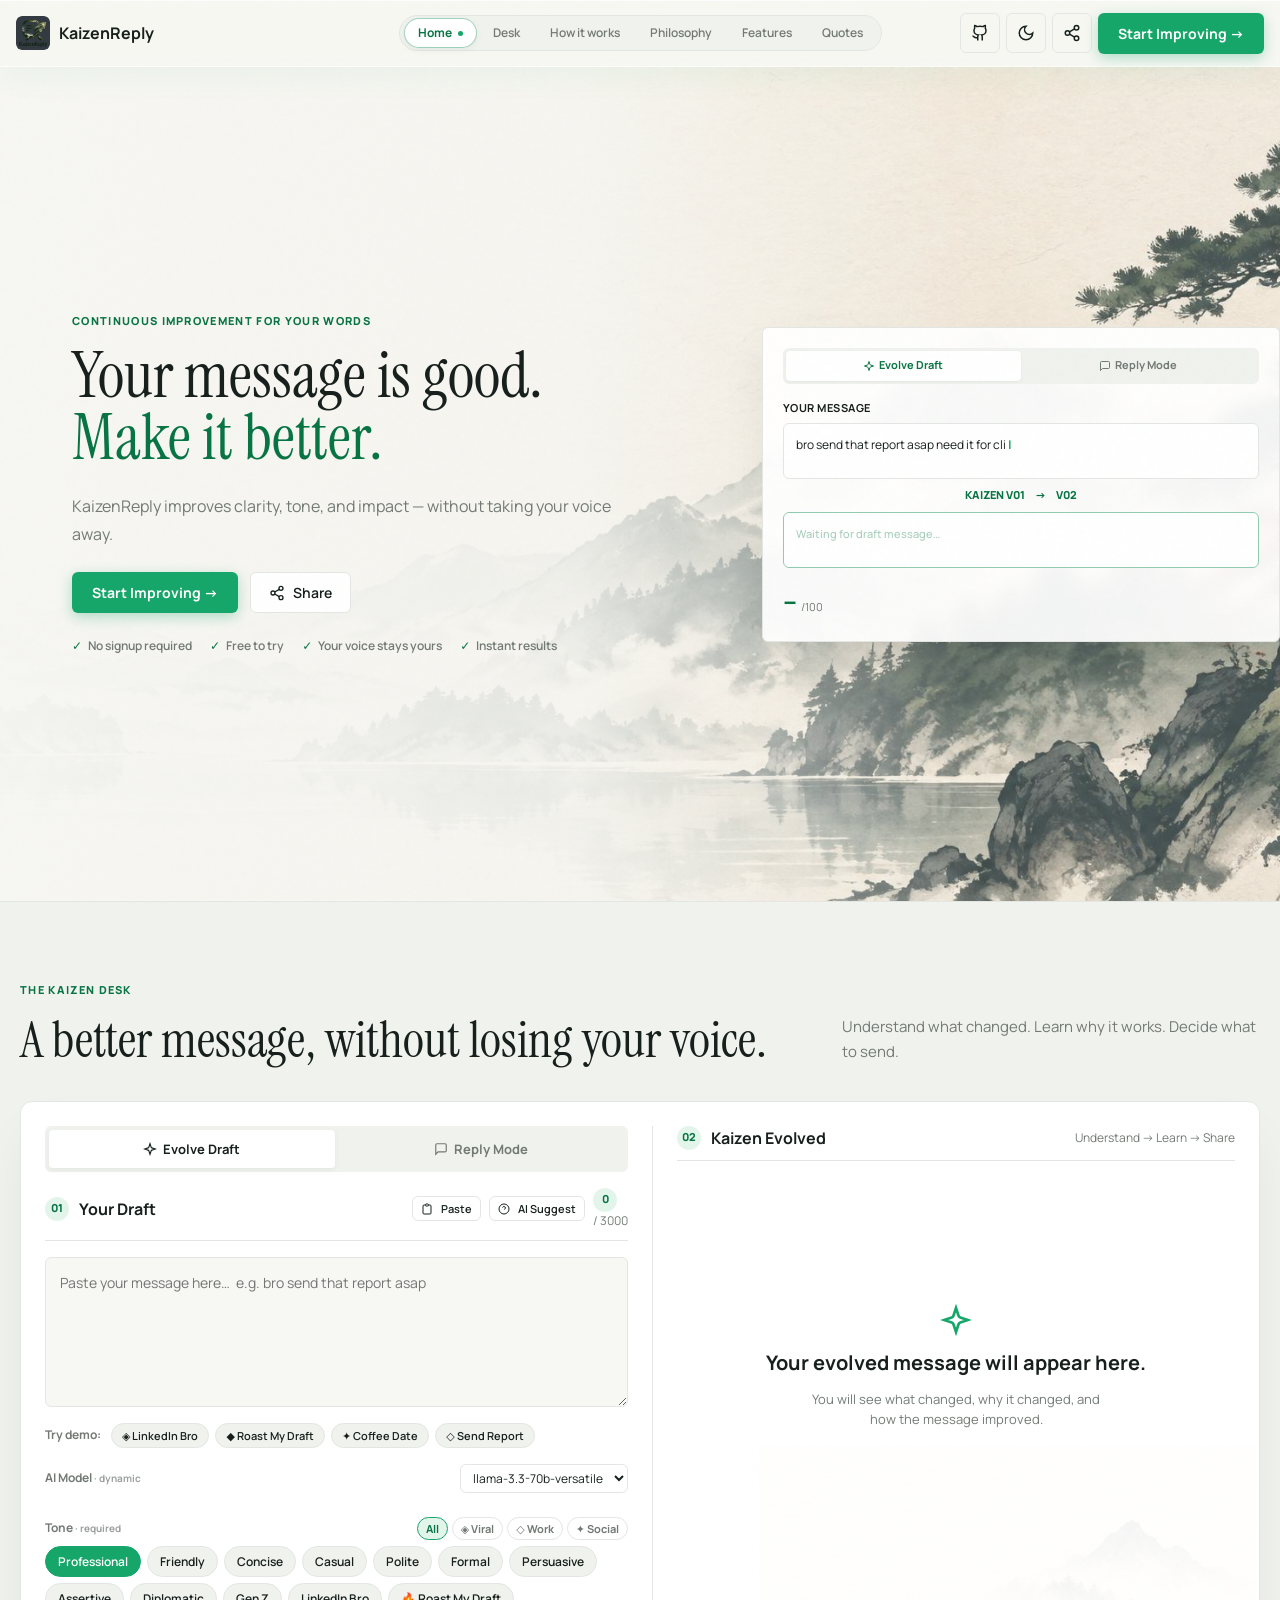
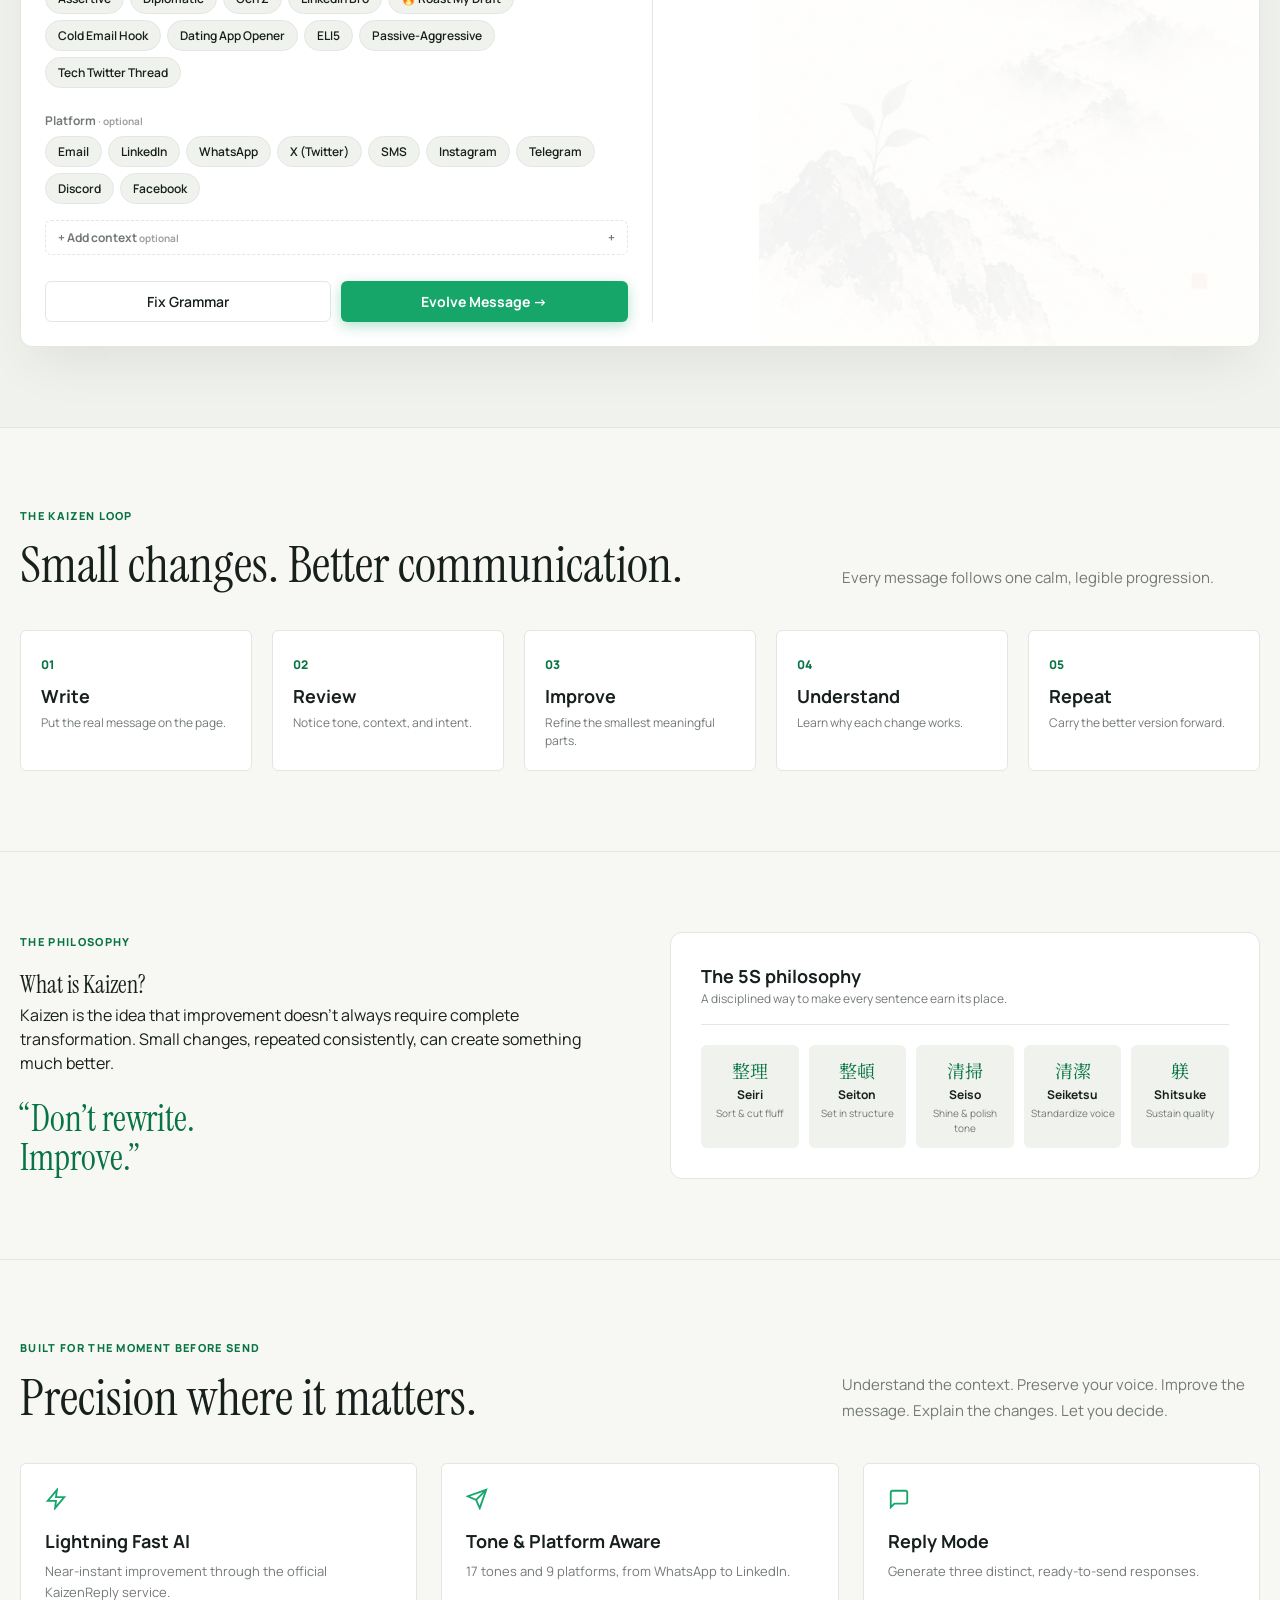
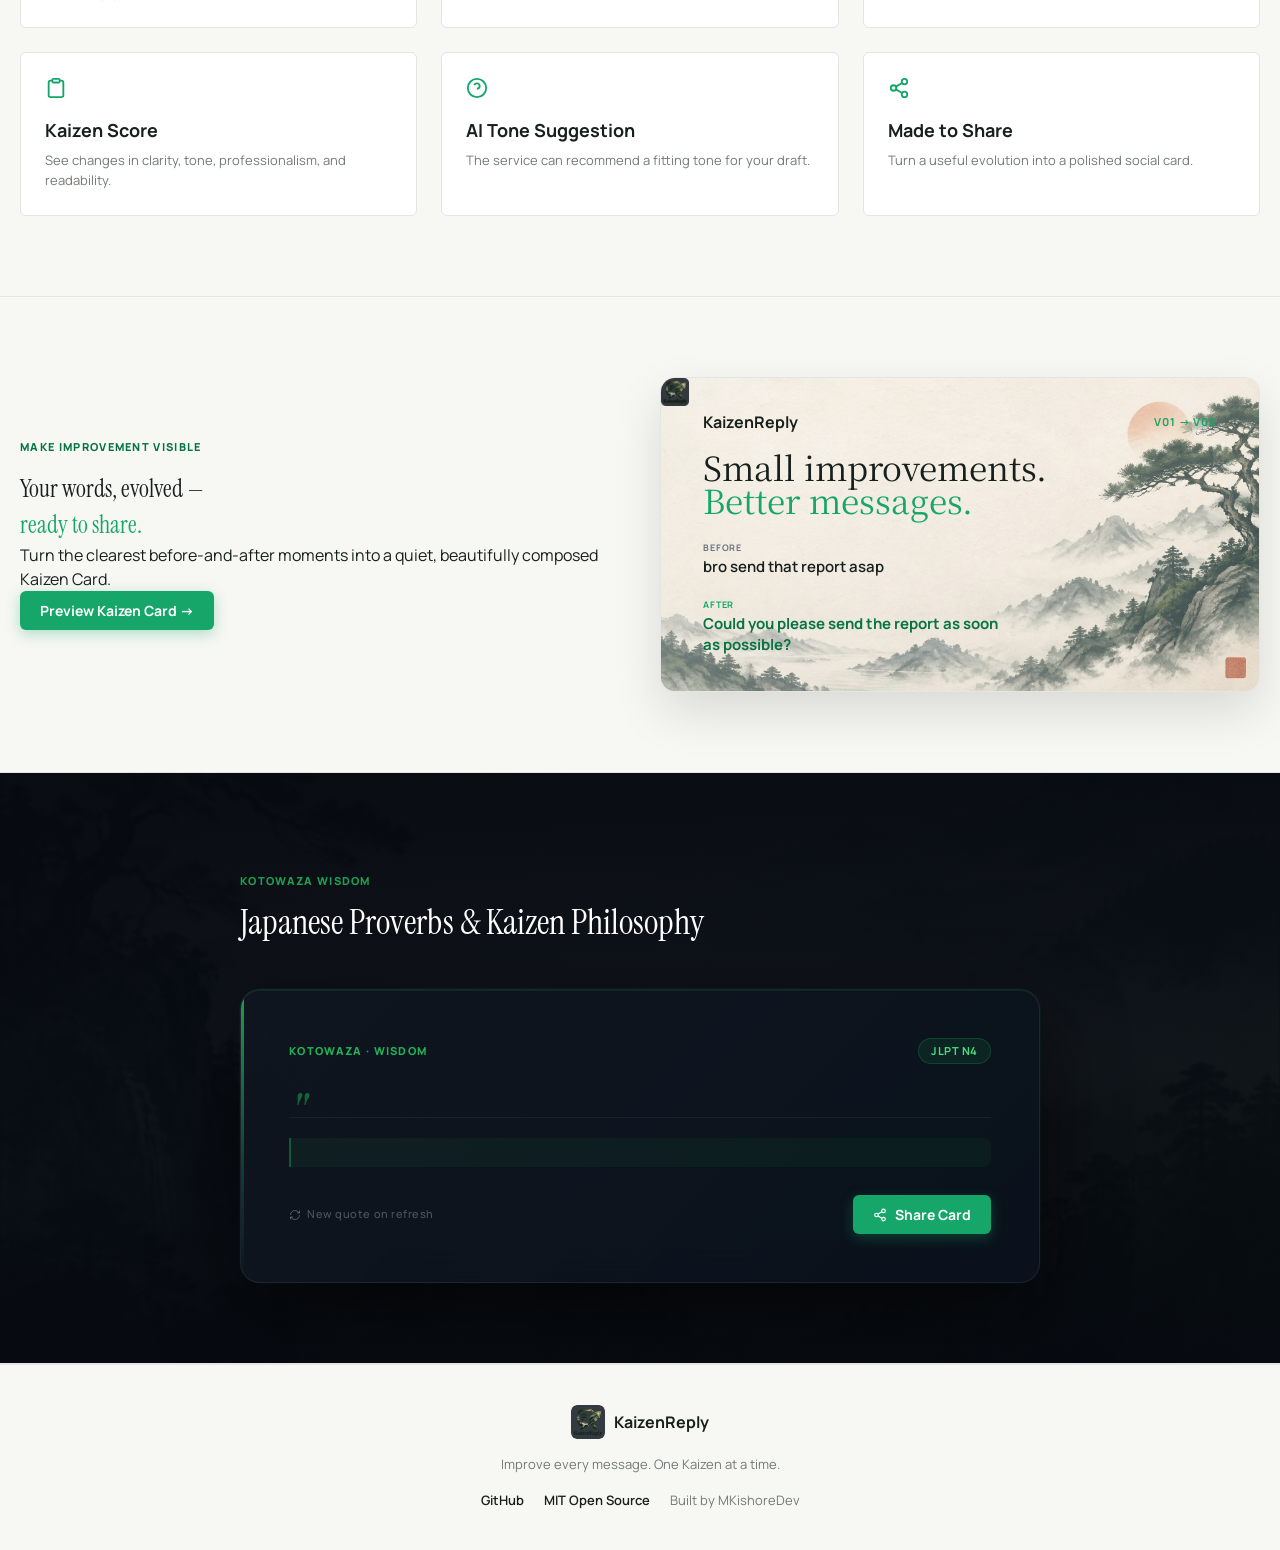
==== static/index.html @ 30409cd0 "feat: add opening loading animation screen for KaizenReply" ====
<!DOCTYPE html>
<html lang="en">
  <head>
    <meta charset="UTF-8" />
    <meta name="viewport" content="width=device-width, initial-scale=1.0" />
    <title>KaizenReply — Your message is good. Make it better.</title>
    <meta name="description" content="KaizenReply improves clarity, tone, and impact — without taking your voice away. Japanese precision & continuous improvement for your words." />
    <link rel="icon" type="image/png" href="/static/logo-inkwash.png" />
    <meta property="og:type" content="website" />
    <meta property="og:url" content="https://kaizenreply.vercel.app" />
    <meta property="og:title" content="KaizenReply — Your message is good. Make it better." />
    <meta property="og:description" content="KaizenReply improves clarity, tone, and impact without losing your voice. Powered by Japanese precision and continuous improvement." />
    <meta property="og:image" content="https://kaizenreply.vercel.app/static/og-image.png" />
    <meta name="twitter:card" content="summary_large_image" />
    <meta name="twitter:image" content="https://kaizenreply.vercel.app/static/og-image.png" />
    <link rel="stylesheet" href="/static/styles.css" />
    <script>
      (function() {
        var saved = localStorage.getItem('kaizen-theme');
        var isDark = saved ? saved === 'dark' : window.matchMedia('(prefers-color-scheme: dark)').matches;
        if (isDark) document.documentElement.classList.add('dark');
      })();
    </script>
  </head>
  <body>
    <!-- App Opening Preloader -->
    <div id="appPreloader" class="app-preloader" aria-label="Loading KaizenReply">
      <div class="preloader-content">
        <div class="preloader-brand">
          <div class="preloader-logo-wrap">
            <img src="/static/logo-inkwash.png" alt="KaizenReply Logo" class="preloader-logo" />
            <div class="preloader-spinner-ring"></div>
          </div>
          <h1 class="preloader-title">KaizenReply</h1>
          <p class="preloader-subtitle">改善 · Continuous Improvement</p>
        </div>
        <div class="preloader-status">
          <div class="preloader-progress-track">
            <div id="preloaderBar" class="preloader-progress-bar"></div>
          </div>
          <span id="preloaderText" class="preloader-label">Initializing Kaizen Workspace…</span>
        </div>
      </div>
    </div>

    <!-- Site Header Navigation -->
    <header class="site-header">
      <nav class="nav-shell" aria-label="Main navigation">
        <a href="#top" class="brand-lockup">
          <img src="/static/logo-dark.png" class="brand-logo-img light-logo" alt="KaizenReply logo" />
          <img src="/static/logo-light.png" class="brand-logo-img dark-logo hidden" alt="KaizenReply logo" />
          <b>KaizenReply</b>
        </a>
        <div class="nav-links">
          <a href="#top">Home</a>
          <a href="#desk">Desk</a>
          <a href="#how">How it works</a>
          <a href="#philosophy">Philosophy</a>
          <a href="#features">Features</a>
          <a href="#quotes">Quotes</a>
        </div>
        <div class="nav-actions">
          <a href="https://github.com/MKishoreDev/KaizenReply" target="_blank" rel="noreferrer" class="btn-icon" aria-label="GitHub Repository">
            <svg width="18" height="18" viewBox="0 0 24 24" fill="none" stroke="currentColor" stroke-width="2"><path d="M15 22v-4a4.8 4.8 0 0 0-1-3.5c3 0 6-2 6-5.5.08-1.25-.27-2.48-1-3.5.28-1.15.28-2.35 0-3.5 0 0-1 0-3 1.5-2.64-.5-5.36-.5-8 0C6 2 5 2 5 2c-.3 1.15-.3 2.35 0 3.5A5.403 5.403 0 0 0 4 9c0 3.5 3 5.5 6 5.5-.39.49-.68 1.05-.85 1.65-.17.6-.22 1.23-.15 1.85v4"/><path d="M9 18c-4.51 2-5-2-7-2"/></svg>
          </a>
          <button id="themeToggle" class="btn-icon" aria-label="Toggle theme">
            <svg class="sun-icon hidden" width="18" height="18" viewBox="0 0 24 24" fill="none" stroke="currentColor" stroke-width="2"><circle cx="12" cy="12" r="4"/><path d="M12 2v2M12 20v2M4.93 4.93l1.41 1.41M17.66 17.66l1.41 1.41M2 12h2M20 12h2M6.34 17.66l-1.41 1.41M19.07 4.93l-1.41 1.41"/></svg>
            <svg class="moon-icon" width="18" height="18" viewBox="0 0 24 24" fill="none" stroke="currentColor" stroke-width="2"><path d="M12 3a6 6 0 0 0 9 9 9 9 0 1 1-9-9Z"/></svg>
          </button>
          <button id="shareWebBtn" class="btn-icon" aria-label="Share KaizenReply">
            <svg width="18" height="18" viewBox="0 0 24 24" fill="none" stroke="currentColor" stroke-width="2"><circle cx="18" cy="5" r="3"/><circle cx="6" cy="12" r="3"/><circle cx="18" cy="19" r="3"/><line x1="8.59" y1="13.51" x2="15.42" y2="17.49"/><line x1="15.41" y1="6.51" x2="8.59" y2="10.49"/></svg>
          </button>
          <a href="#desk" class="btn-hero">Start Improving →</a>
        </div>
      </nav>
    </header>

    <!-- Hero Section -->
    <section class="hero" id="top">
      <img src="/static/assets/kaizen-hero.jpg" class="hero-art" alt="Misty Japanese mountain landscape on Washi paper" />
      <div class="hero-wash"></div>
      <div class="page-shell hero-grid">
        <div class="hero-copy">
          <p class="eyebrow">Continuous improvement for your words</p>
          <h1>Your message is good.<br /><em>Make it better.</em></h1>
          <p class="hero-lede">KaizenReply improves clarity, tone, and impact — without taking your voice away.</p>
          <div class="hero-actions">
            <a href="#desk" class="btn-hero">Start Improving →</a>
            <button id="heroShareBtn" class="btn-paper">
              <svg width="16" height="16" viewBox="0 0 24 24" fill="none" stroke="currentColor" stroke-width="2"><circle cx="18" cy="5" r="3"/><circle cx="6" cy="12" r="3"/><circle cx="18" cy="19" r="3"/><line x1="8.59" y1="13.51" x2="15.42" y2="17.49"/><line x1="15.41" y1="6.51" x2="8.59" y2="10.49"/></svg>
              Share
            </button>
          </div>
          <ul class="trust-list">
            <li><span>✓</span> No signup required</li>
            <li><span>✓</span> Free to try</li>
            <li><span>✓</span> Your voice stays yours</li>
            <li><span>✓</span> Instant results</li>
          </ul>
        </div>

        <!-- Live Mini Preview -->
        <div class="mini-preview" id="heroMiniPreview">
          <div class="mini-tabs" id="heroMiniTabs">
            <span class="active">
              <svg width="12" height="12" viewBox="0 0 24 24" fill="none" stroke="currentColor" stroke-width="2"><path d="m12 3-1.912 5.813a2 2 0 0 1-1.275 1.275L3 12l5.813 1.912a2 2 0 0 1 1.275 1.275L12 21l1.912-5.813a2 2 0 0 1 1.275-1.275L21 12l-5.813-1.912a2 2 0 0 1-1.275-1.275L12 3Z"/></svg>
              Evolve Draft
            </span>
            <span>
              <svg width="12" height="12" viewBox="0 0 24 24" fill="none" stroke="currentColor" stroke-width="2"><path d="M21 15a2 2 0 0 1-2 2H7l-4 4V5a2 2 0 0 1 2-2h14a2 2 0 0 1 2 2z"/></svg>
              Reply Mode
            </span>
          </div>
          <label>Your message</label>
          <p id="heroDraftText" class="mini-draft-text"></p>
          <div class="mini-flow" id="heroFlowBadge"><span>Kaizen v01</span> → <span>v02</span></div>
          <div class="mini-evolved" id="heroEvolvedText"></div>
          <div class="mini-score" id="heroScoreBox">
            <b id="heroScoreVal">0</b><span>/100</span>
            <small id="heroGainVal">+18</small>
          </div>
        </div>
      </div>
    </section>

    <!-- The Kaizen Desk Workstation -->
    <section class="desk-section" id="desk">
      <div class="page-shell">
        <div class="section-heading">
          <div>
            <p class="eyebrow">The Kaizen Desk</p>
            <h2>A better message, without losing your voice.</h2>
          </div>
          <p>Understand what changed. Learn why it works. Decide what to send.</p>
        </div>

        <div class="desk-frame">
          <img src="/static/assets/kaizen-desk.jpg" alt="Ink path artwork" class="desk-art" />
          
          <!-- Input Draft Column -->
          <div class="desk-column draft-column">
            <div class="mode-tabs">
              <button id="modeEvolve" class="active">
                <svg width="14" height="14" viewBox="0 0 24 24" fill="none" stroke="currentColor" stroke-width="2"><path d="m12 3-1.912 5.813a2 2 0 0 1-1.275 1.275L3 12l5.813 1.912a2 2 0 0 1 1.275 1.275L12 21l1.912-5.813a2 2 0 0 1 1.275-1.275L21 12l-5.813-1.912a2 2 0 0 1-1.275-1.275L12 3Z"/></svg>
                Evolve Draft
              </button>
              <button id="modeReply">
                <svg width="14" height="14" viewBox="0 0 24 24" fill="none" stroke="currentColor" stroke-width="2"><path d="M21 15a2 2 0 0 1-2 2H7l-4 4V5a2 2 0 0 1 2-2h14a2 2 0 0 1 2 2z"/></svg>
                Reply Mode
              </button>
            </div>

            <div class="desk-title">
              <div>
                <span>01</span>
                <h3 id="deskTitleText">Your Draft</h3>
              </div>
              <div style="display:flex;align-items:center;gap:8px;">
                <button id="pasteBtn" class="btn-paper" style="padding:4px 8px;font-size:11px;">
                  <svg width="12" height="12" viewBox="0 0 24 24" fill="none" stroke="currentColor" stroke-width="2"><rect x="9" y="2" width="6" height="4" rx="1"/><path d="M16 4h2a2 2 0 0 1 2 2v14a2 2 0 0 1-2 2H6a2 2 0 0 1-2-2V6a2 2 0 0 1 2-2h2"/></svg>
                  Paste
                </button>
                <button id="suggestBtn" class="btn-paper" style="padding:4px 8px;font-size:11px;">
                  <svg width="12" height="12" viewBox="0 0 24 24" fill="none" stroke="currentColor" stroke-width="2"><circle cx="12" cy="12" r="10"/><path d="M9.09 9a3 3 0 0 1 5.83 1c0 2-3 3-3 3"/><line x1="12" y1="17" x2="12.01" y2="17"/></svg>
                  AI Suggest
                </button>
                <small><span id="charCount">0</span> / 3000</small>
              </div>
            </div>

            <!-- AI Tone Recommendation Banner -->
            <div id="recBanner" class="rec-banner hidden">
              <span id="recText">We recommend <strong>Professional</strong> tone.</span>
              <button id="applyRecBtn" class="btn-hero" style="padding:4px 10px;font-size:11px;">Apply</button>
            </div>

            <textarea id="messageInput" class="desk-textarea" rows="5" maxlength="3000" placeholder="Paste your message here…  e.g. bro send that report asap"></textarea>

            <div class="demo-row">
              <span>Try demo:</span>
              <button type="button" class="demo-btn" data-text="I ate the sandwich" data-tone="LinkedIn Bro" data-platform="LinkedIn">◈ LinkedIn Bro</button>
              <button type="button" class="demo-btn" data-text="hey are you free to grab coffee this weekend?" data-tone="🔥 Roast My Draft" data-platform="WhatsApp">◆ Roast My Draft</button>
              <button type="button" class="demo-btn" data-text="I like your profile, want to get coffee sometime?" data-tone="Dating App Opener" data-platform="WhatsApp">✦ Coffee Date</button>
              <button type="button" class="demo-btn" data-text="bro send that report asap need it for client meeting" data-tone="Professional" data-platform="Email">◇ Send Report</button>
            </div>

            <!-- Dynamic Model Selector Row -->
            <div id="modelSelectRow" style="display:flex;align-items:center;justify-content:space-between;gap:8px;font-size:12px;">
              <span style="font-weight:700;color:var(--muted-foreground);">AI Model <small style="opacity:0.7">· dynamic</small></span>
              <select id="modelSelect" style="padding:4px 8px;font-size:12px;border-radius:var(--radius);border:1px solid var(--border);background:var(--card);color:var(--foreground);cursor:pointer;">
                <option value="llama-3.3-70b-versatile">llama-3.3-70b-versatile</option>
                <option value="llama-3.1-70b-versatile">llama-3.1-70b-versatile</option>
                <option value="qwen-2.5-coder-32b">qwen-2.5-coder-32b</option>
                <option value="mixtral-8x7b-32768">mixtral-8x7b-32768</option>
                <option value="gemma2-9b-it">gemma2-9b-it</option>
                <option value="llama-3.1-8b-instant">llama-3.1-8b-instant</option>
              </select>
            </div>

            <!-- Tone Category Filters & Chip Selector -->
            <div style="display:flex;flex-direction:column;gap:6px;margin-top:8px;">
              <div style="display:flex;align-items:center;justify-content:space-between;flex-wrap:wrap;gap:6px;">
                <span style="font-size:12px;font-weight:700;color:var(--muted-foreground);">Tone <small style="opacity:0.7">· required</small></span>
                <div id="toneCategoryFilters" class="tone-cat-filters" style="display:flex;gap:4px;">
                  <button type="button" class="tone-cat-btn active" data-cat="All">All</button>
                  <button type="button" class="tone-cat-btn" data-cat="Viral">◈ Viral</button>
                  <button type="button" class="tone-cat-btn" data-cat="Work">◇ Work</button>
                  <button type="button" class="tone-cat-btn" data-cat="Social">✦ Social</button>
                </div>
              </div>
              <div id="toneChips" class="chips-wrap"></div>
              <input id="customToneInput" class="desk-textarea hidden" style="min-height:40px;height:40px;padding:8px 12px;margin-top:4px;" placeholder="Type custom tone…" />
            </div>

            <!-- Platform Selector -->
            <div style="display:flex;flex-direction:column;gap:6px;margin-top:8px;">
              <span style="font-size:12px;font-weight:700;color:var(--muted-foreground);">Platform <small style="opacity:0.7">· optional</small></span>
              <div id="platformChips" class="chips-wrap"></div>
              <input id="customPlatformInput" class="desk-textarea hidden" style="min-height:40px;height:40px;padding:8px 12px;margin-top:4px;" placeholder="Type custom platform…" />
            </div>

            <button id="contextToggle" class="context-toggle">
              <span>+ Add context <small style="opacity:0.7">optional</small></span>
              <span id="ctxSymbol">+</span>
            </button>

            <div id="contextDrawer" class="context-drawer hidden">
              <label>
                Who are you talking to?
                <div id="recipientChips" class="chips-wrap" style="margin-top:4px;"></div>
                <input id="recipientInput" style="margin-top:4px;" placeholder="Manager, client, friend…" />
              </label>
              <label>
                Conversation context
                <textarea id="contextInput" rows="2" maxlength="1500" placeholder="What happened before this message?"></textarea>
              </label>
            </div>

            <div class="draft-actions">
              <button id="fixGrammarBtn" class="btn-paper">Fix Grammar</button>
              <button id="evolveBtn" class="btn-hero">
                <span id="evolveBtnText">Evolve Message →</span>
              </button>
            </div>

            <!-- Rate Limit & Error Banner -->
            <div id="errorBanner" class="error-banner hidden" style="padding:10px 14px;background:rgba(201,74,54,0.1);border:1px solid var(--hanko);border-radius:var(--radius);color:var(--hanko);font-size:12px;font-weight:600;"></div>
          </div>

          <!-- Output Evolved Column -->
          <div class="desk-column output-column">
            <div class="desk-title">
              <div>
                <span>02</span>
                <h3>Kaizen Evolved</h3>
              </div>
              <small>Understand → Learn → Share</small>
            </div>

            <div id="outputContainer" class="evolved-result">
              <!-- Default Empty State -->
              <div class="result-state" id="emptyOutputState">
                <svg width="32" height="32" viewBox="0 0 24 24" fill="none" stroke="currentColor" stroke-width="2" style="color:var(--primary);"><path d="m12 3-1.912 5.813a2 2 0 0 1-1.275 1.275L3 12l5.813 1.912a2 2 0 0 1 1.275 1.275L12 21l1.912-5.813a2 2 0 0 1 1.275-1.275L21 12l-5.813-1.912a2 2 0 0 1-1.275-1.275L12 3Z"/></svg>
                <h3>Your evolved message will appear here.</h3>
                <p>You will see what changed, why it changed, and how the message improved.</p>
              </div>
            </div>

            <!-- Recent History Section -->
            <div id="historySection" class="history-section hidden" style="margin-top:20px;border-top:1px solid var(--border);padding-top:14px;">
              <div style="display:flex;align-items:center;justify-content:space-between;margin-bottom:10px;">
                <span style="font-size:12px;font-weight:800;color:var(--muted-foreground);display:flex;align-items:center;gap:6px;">
                  <svg width="13" height="13" viewBox="0 0 24 24" fill="none" stroke="currentColor" stroke-width="2"><path d="M3 7V5a2 2 0 0 1 2-2h2"/><path d="M17 3h2a2 2 0 0 1 2 2v2"/><path d="M21 17v2a2 2 0 0 1-2 2h-2"/><path d="M7 21H5a2 2 0 0 1-2-2v-2"/><path d="M7 8h10"/><path d="M7 12h10"/><path d="M7 16h10"/></svg>
                  Recent Kaizen Evolutions
                </span>
                <button id="clearHistoryBtn" style="background:none;border:none;color:var(--muted-foreground);font-size:11px;cursor:pointer;">Clear</button>
              </div>
              <div id="historyList" style="display:flex;flex-direction:column;gap:8px;max-height:220px;overflow-y:auto;"></div>
            </div>
          </div>
        </div>
      </div>
    </section>

    <!-- Kaizen Process Section -->
    <section class="process-section" id="how">
      <div class="page-shell">
        <div class="section-heading">
          <div>
            <p class="eyebrow">The Kaizen loop</p>
            <h2>Small changes. Better communication.</h2>
          </div>
          <p>Every message follows one calm, legible progression.</p>
        </div>
        <div class="process-grid">
          <div>
            <span>01</span>
            <h3>Write</h3>
            <p>Put the real message on the page.</p>
          </div>
          <div>
            <span>02</span>
            <h3>Review</h3>
            <p>Notice tone, context, and intent.</p>
          </div>
          <div>
            <span>03</span>
            <h3>Improve</h3>
            <p>Refine the smallest meaningful parts.</p>
          </div>
          <div>
            <span>04</span>
            <h3>Understand</h3>
            <p>Learn why each change works.</p>
          </div>
          <div>
            <span>05</span>
            <h3>Repeat</h3>
            <p>Carry the better version forward.</p>
          </div>
        </div>
      </div>
    </section>

    <!-- Philosophy Section -->
    <section class="philosophy-section" id="philosophy">
      <div class="page-shell philosophy-grid">
        <div class="philosophy-copy">
          <p class="eyebrow">The philosophy</p>
          <h2>What is Kaizen?</h2>
          <p>Kaizen is the idea that improvement doesn’t always require complete transformation. Small changes, repeated consistently, can create something much better.</p>
          <blockquote>“Don’t rewrite.<br />Improve.”</blockquote>
        </div>

        <div class="five-s">
          <div class="five-s-title">
            <div>
              <h3 style="font-size:18px;font-weight:700;font-family:var(--font-sans);">The 5S philosophy</h3>
              <p style="font-size:12px;color:var(--muted-foreground);margin:0;">A disciplined way to make every sentence earn its place.</p>
            </div>
          </div>
          <div class="five-s-grid">
            <article><span>整理</span><b>Seiri</b><small>Sort & cut fluff</small></article>
            <article><span>整頓</span><b>Seiton</b><small>Set in structure</small></article>
            <article><span>清掃</span><b>Seiso</b><small>Shine & polish tone</small></article>
            <article><span>清潔</span><b>Seiketsu</b><small>Standardize voice</small></article>
            <article><span>躾</span><b>Shitsuke</b><small>Sustain quality</small></article>
          </div>
        </div>
      </div>
    </section>

    <!-- Features Section -->
    <section class="features-section" id="features">
      <div class="page-shell">
        <div class="section-heading">
          <div>
            <p class="eyebrow">Built for the moment before send</p>
            <h2>Precision where it matters.</h2>
          </div>
          <p>Understand the context. Preserve your voice. Improve the message. Explain the changes. Let you decide.</p>
        </div>

        <div class="feature-grid">
          <article>
            <svg width="22" height="22" viewBox="0 0 24 24" fill="none" stroke="currentColor" stroke-width="2" style="color:var(--primary);"><polygon points="13 2 3 14 12 14 11 22 21 10 12 10 13 2"/></svg>
            <h3>Lightning Fast AI</h3>
            <p>Near-instant improvement through the official KaizenReply service.</p>
          </article>
          <article>
            <svg width="22" height="22" viewBox="0 0 24 24" fill="none" stroke="currentColor" stroke-width="2" style="color:var(--primary);"><line x1="22" y1="2" x2="11" y2="13"/><polygon points="22 2 15 22 11 13 2 9 22 2"/></svg>
            <h3>Tone & Platform Aware</h3>
            <p>17 tones and 9 platforms, from WhatsApp to LinkedIn.</p>
          </article>
          <article>
            <svg width="22" height="22" viewBox="0 0 24 24" fill="none" stroke="currentColor" stroke-width="2" style="color:var(--primary);"><path d="M21 15a2 2 0 0 1-2 2H7l-4 4V5a2 2 0 0 1 2-2h14a2 2 0 0 1 2 2z"/></svg>
            <h3>Reply Mode</h3>
            <p>Generate three distinct, ready-to-send responses.</p>
          </article>
          <article>
            <svg width="22" height="22" viewBox="0 0 24 24" fill="none" stroke="currentColor" stroke-width="2" style="color:var(--primary);"><path d="M16 4h2a2 2 0 0 1 2 2v14a2 2 0 0 1-2 2H6a2 2 0 0 1-2-2V6a2 2 0 0 1 2-2h2"/><rect x="8" y="2" width="8" height="4" rx="1" ry="1"/></svg>
            <h3>Kaizen Score</h3>
            <p>See changes in clarity, tone, professionalism, and readability.</p>
          </article>
          <article>
            <svg width="22" height="22" viewBox="0 0 24 24" fill="none" stroke="currentColor" stroke-width="2" style="color:var(--primary);"><circle cx="12" cy="12" r="10"/><path d="M9.09 9a3 3 0 0 1 5.83 1c0 2-3 3-3 3"/><line x1="12" y1="17" x2="12.01" y2="17"/></svg>
            <h3>AI Tone Suggestion</h3>
            <p>The service can recommend a fitting tone for your draft.</p>
          </article>
          <article>
            <svg width="22" height="22" viewBox="0 0 24 24" fill="none" stroke="currentColor" stroke-width="2" style="color:var(--primary);"><circle cx="18" cy="5" r="3"/><circle cx="6" cy="12" r="3"/><circle cx="18" cy="19" r="3"/><line x1="8.59" y1="13.51" x2="15.42" y2="17.49"/><line x1="15.41" y1="6.51" x2="8.59" y2="10.49"/></svg>
            <h3>Made to Share</h3>
            <p>Turn a useful evolution into a polished social card.</p>
          </article>
        </div>
      </div>
    </section>

    <!-- Share Showcase Section -->
    <section class="share-showcase">
      <div class="page-shell share-showcase-grid">
        <div>
          <p class="eyebrow">Make improvement visible</p>
          <h2>Your words, evolved — <br /><em style="color:var(--primary);font-style:normal;">ready to share.</em></h2>
          <p>Turn the clearest before-and-after moments into a quiet, beautifully composed Kaizen Card.</p>
          <button id="showcaseCardBtn" class="btn-hero">Preview Kaizen Card →</button>
        </div>
        <div class="showcase-card" id="showcaseImgCard" role="button" aria-label="Preview a sample Kaizen Card">
          <img src="/static/assets/kaizen-share.jpg" alt="Washi social card with an ink mountain landscape" />
          <div class="showcase-card-overlay">
            <div class="showcase-header">
              <div class="brand-lockup showcase-brand-lockup" style="display:inline-flex;flex-direction:row;align-items:center;gap:10px;white-space:nowrap;">
                <img src="/static/logo-dark.png" class="card-logo-icon light-logo" alt="KaizenReply logo" style="height:28px;width:28px;object-fit:contain;flex-shrink:0;display:inline-block;" />
                <img src="/static/logo-light.png" class="card-logo-icon dark-logo hidden" alt="KaizenReply logo" style="height:28px;width:28px;object-fit:contain;flex-shrink:0;display:inline-block;" />
                <b style="font-size:16px;font-family:var(--font-sans);font-weight:700;line-height:1;margin:0;display:inline-block;">KaizenReply</b>
              </div>
              <span class="showcase-version">V01 → V02</span>
            </div>
            <h3 class="showcase-heading">
              Small improvements.<br />
              <span class="green-text">Better messages.</span>
            </h3>
            <div class="showcase-section">
              <span class="showcase-label">BEFORE</span>
              <p class="showcase-text">bro send that report asap</p>
            </div>
            <div class="showcase-section" style="margin-top: 8px;">
              <span class="showcase-label showcase-after-label">AFTER</span>
              <p class="showcase-text showcase-after-text">Could you please send the report as soon as possible?</p>
            </div>
          </div>
        </div>
      </div>
    </section>

    <!-- Japanese Quote Section (Powered by Kotowaza) -->
    <section class="quote-section" id="quotes">
      <img src="/static/assets/kaizen-quote.jpg" alt="Misty Japanese mountains artwork" class="quote-art" />
      <div class="quote-overlay"></div>
      <div class="page-shell quote-layout">

        <div class="quote-header">
          <div>
            <p class="eyebrow" style="margin:0;color:rgba(34,197,94,0.8);">Kotowaza Wisdom</p>
            <h2 style="font-size:clamp(1.6rem,3vw,2.2rem);font-family:var(--font-display);margin:6px 0 0;color:#fff;">Japanese Proverbs &amp; Kaizen Philosophy</h2>
          </div>
        </div>

        <article class="quote-card" id="quoteCard">
          <!-- Quote Loading State -->
          <div id="quoteLoadingState" class="quote-loader" style="padding: 40px 0; text-align: center;">
            <div class="kaizen-loader__dots" style="justify-content: center; margin-bottom: 12px; display: flex; gap: 6px;">
              <div class="kaizen-loader__dot"></div>
              <div class="kaizen-loader__dot"></div>
              <div class="kaizen-loader__dot"></div>
              <div class="kaizen-loader__dot"></div>
              <div class="kaizen-loader__dot"></div>
            </div>
            <p style="margin: 0; color: var(--muted-foreground); font-size: 13px; font-weight: 600;">Fetching Kotowaza wisdom…</p>
          </div>

          <!-- Quote Content State -->
          <div id="quoteContentState" class="hidden">
            <!-- Top row: category + JLPT badge -->
            <div class="quote-card__meta">
              <span id="quoteCategory" class="quote-card__tag">Kotowaza · Wisdom</span>
              <span id="quoteJlpt" class="quote-card__jlpt">JLPT N4</span>
            </div>

            <!-- Large Kanji -->
            <p lang="ja" id="quoteJp" class="quote-card__kanji"></p>

            <!-- Reading -->
            <p id="quoteReading" class="quote-card__reading"></p>

            <!-- English meaning -->
            <blockquote id="quoteEn" class="quote-card__meaning"></blockquote>

            <!-- Literal + Equivalent (minimal row) -->
            <div class="quote-card__details">
              <span id="quoteLiteral" class="quote-card__literal"></span>
              <span id="quoteEquivalent" class="quote-card__equiv"></span>
            </div>

            <!-- Example sentence (clean box) -->
            <div id="quoteExampleBox" class="quote-card__example">
              <span id="quoteExampleJa" lang="ja" class="quote-card__example-ja"></span>
              <span id="quoteExampleEn" class="quote-card__example-en"></span>
            </div>

            <!-- Actions: only Share Card -->
            <div class="quote-card__footer">
              <span class="quote-card__refresh-hint">
                <svg width="12" height="12" viewBox="0 0 24 24" fill="none" stroke="currentColor" stroke-width="2"><path d="M3 12a9 9 0 0 1 9-9 9.75 9.75 0 0 1 6.74 2.74L21 8"/><path d="M21 3v5h-5"/><path d="M21 12a9 9 0 0 1-9 9 9.75 9.75 0 0 1-6.74-2.74L3 16"/><path d="M8 16H3v5"/></svg>
                New quote on refresh
              </span>
              <button id="shareQuoteBtn" class="btn-hero">
                <svg width="14" height="14" viewBox="0 0 24 24" fill="none" stroke="currentColor" stroke-width="2"><circle cx="18" cy="5" r="3"/><circle cx="6" cy="12" r="3"/><circle cx="18" cy="19" r="3"/><line x1="8.59" y1="13.51" x2="15.42" y2="17.49"/><line x1="15.41" y1="6.51" x2="8.59" y2="10.49"/></svg>
                Share Card
              </button>
            </div>
          </div>
        </article>
      </div>
    </section>

    <!-- Social Share Card Modal -->
    <div id="shareModal" class="modal-overlay hidden">
      <div class="modal-card">
        <div class="modal-head">
          <h3>Shareable Kaizen Card</h3>
          <button id="closeModalBtn" class="btn-icon" aria-label="Close modal">
            <svg width="16" height="16" viewBox="0 0 24 24" fill="none" stroke="currentColor" stroke-width="2"><line x1="18" y1="6" x2="6" y2="18"/><line x1="6" y1="6" x2="18" y2="18"/></svg>
          </button>
        </div>
        <div class="modal-body" id="modalCanvasWrapper">
          <canvas id="shareCardCanvas" width="1200" height="630" style="width:100%;height:auto;display:block;"></canvas>
        </div>
        <div class="modal-actions">
          <button id="downloadCardBtn" class="btn-paper">Download PNG</button>
          <button id="shareCardImageBtn" class="btn-hero">Share Image</button>
        </div>
      </div>
    </div>

    <!-- Footer -->
    <footer>
      <div class="page-shell footer-grid">
        <a href="#top" class="brand-lockup">
          <img src="/static/logo-dark.png" class="brand-logo-img light-logo" alt="KaizenReply logo" />
          <img src="/static/logo-light.png" class="brand-logo-img dark-logo hidden" alt="KaizenReply logo" />
          <b>KaizenReply</b>
        </a>
        <p>Improve every message. One Kaizen at a time.</p>
        <div>
          <a href="https://github.com/MKishoreDev/KaizenReply" target="_blank" rel="noreferrer">GitHub</a>
          <a href="https://github.com/MKishoreDev/KaizenReply/blob/main/LICENSE" target="_blank" rel="noreferrer">MIT Open Source</a>
          <span>Built by MKishoreDev</span>
        </div>
      </div>
    </footer>

    <script src="/static/app.js"></script>
  </body>
</html>
---- static/styles.css ----
/* ==========================================================================
   KaizenReply — Japanese Precision & Washi Paper Aesthetic Design System
   v3.0 — Glassmorphism · Dark Mode Elegance · Kaizen Animations
   ========================================================================== */

@import url('https://fonts.googleapis.com/css2?family=Instrument+Serif:ital@0;1&family=Manrope:wght@400;500;600;700;800&family=Noto+Serif+JP:wght@400;600;700&display=swap');

/* ── Design Tokens ──────────────────────────────────────────────────────── */
:root {
  --radius: 0.375rem;
  --background: #f7f7f3;
  --foreground: #17201c;
  --card: #ffffff;
  --card-foreground: #17201c;
  --popover: #ffffff;
  --popover-foreground: #17201c;
  --primary: #16a66a;
  --primary-emphasis: #087443;
  --primary-foreground: #ffffff;
  --secondary: #f0f2ee;
  --secondary-foreground: #17201c;
  --muted: #f0f2ee;
  --muted-foreground: #737a75;
  --accent: #e3f5eb;
  --accent-foreground: #087443;
  --destructive: #c94a36;
  --destructive-foreground: #ffffff;
  --border: #e3e6e2;
  --input: #d8dcd6;
  --ring: #16a66a;
  --hanko: #c94a36;
  --washi-deep: #f0f2ee;
  --font-sans: 'Manrope', system-ui, sans-serif;
  --font-display: 'Instrument Serif', 'Noto Serif JP', serif;
  --font-jp: 'Noto Serif JP', serif;
  --font-mono: 'Manrope', monospace;

  /* Glassmorphism variables */
  --glass-bg: rgba(247, 247, 243, 0.72);
  --glass-border: rgba(255, 255, 255, 0.6);
  --glass-shadow: 0 8px 32px rgba(22, 166, 106, 0.06), 0 1px 0 rgba(255,255,255,0.8) inset;
}

[data-theme="dark"], .dark {
  --background: #0b0e14;
  --foreground: #e8edf3;
  --card: #13181f;
  --card-foreground: #e8edf3;
  --popover: #13181f;
  --popover-foreground: #e8edf3;
  --primary: #22c55e;
  --primary-emphasis: #16a34a;
  --primary-foreground: #0b0e14;
  --secondary: #1a202c;
  --secondary-foreground: #e8edf3;
  --muted: #1a202c;
  --muted-foreground: #8892a4;
  --accent: #162d22;
  --accent-foreground: #4ade80;
  --destructive: #e54d38;
  --destructive-foreground: #ffffff;
  --border: #242c38;
  --input: #1e2530;
  --ring: #22c55e;
  --hanko: #e54d38;
  --washi-deep: #0d1219;

  /* Dark glassmorphism */
  --glass-bg: rgba(19, 24, 31, 0.78);
  --glass-border: rgba(255, 255, 255, 0.06);
  --glass-shadow: 0 8px 32px rgba(0, 0, 0, 0.45), 0 1px 0 rgba(255,255,255,0.03) inset;
}

/* ── Reset & Base ─────────────────────────────────────────────────────── */
* { box-sizing: border-box; margin: 0; padding: 0; border-color: var(--border); }
html { scroll-behavior: smooth; }
body {
  margin: 0;
  background: var(--background);
  color: var(--foreground);
  font-family: var(--font-sans);
  line-height: 1.5;
  -webkit-font-smoothing: antialiased;
  position: relative;
  min-height: 100vh;
  transition: background 0.35s ease, color 0.35s ease;
}

/* Washi Paper Noise Grain Overlay */
body::before {
  content: "";
  position: fixed;
  inset: 0;
  pointer-events: none;
  opacity: 0.2;
  z-index: 100;
  background-image: url("data:image/svg+xml,%3Csvg viewBox='0 0 180 180' xmlns='http://www.w3.org/2000/svg'%3E%3Cfilter id='n'%3E%3CfeTurbulence type='fractalNoise' baseFrequency='.8' numOctaves='3' stitchTiles='stitch'/%3E%3C/filter%3E%3Crect width='100%25' height='100%25' filter='url(%23n)' opacity='.1'/%3E%3C/svg%3E");
  mix-blend-mode: multiply;
}
.dark body::before { opacity: 0.06; mix-blend-mode: screen; }

.page-shell { width: min(1240px, calc(100% - 40px)); margin-inline: auto; }

h1, h2, h3, blockquote { font-family: var(--font-display); font-weight: 400; letter-spacing: 0; }
button, input, select, textarea { font-family: var(--font-sans); }

.hidden { display: none !important; }

/* ── Glassmorphic Header ────────────────────────────────────────────────── */
.site-header {
  position: sticky;
  top: 0;
  z-index: 200;
  background: var(--glass-bg);
  backdrop-filter: blur(24px) saturate(180%);
  -webkit-backdrop-filter: blur(24px) saturate(180%);
  border-bottom: 1px solid var(--glass-border);
  box-shadow: var(--glass-shadow);
  transition: background 0.35s ease, box-shadow 0.35s ease;
}

.nav-shell {
  height: 66px;
  width: min(1320px, calc(100% - 32px));
  margin: auto;
  display: grid;
  grid-template-columns: minmax(0, 1fr) auto minmax(0, 1fr);
  align-items: center;
  gap: 24px;
}

.brand-lockup {
  display: inline-flex;
  align-items: center;
  gap: 9px;
  color: var(--foreground);
  text-decoration: none;
  font-size: 16px;
  font-weight: 700;
  transition: opacity 0.2s;
}
.brand-lockup:hover { opacity: 0.8; }

.brand-mark {
  width: 30px; height: 32px; display: grid; place-items: center;
  background: var(--hanko); color: #ffffff;
  font-family: var(--font-jp); font-size: 16px; font-weight: 700;
  box-shadow: inset 0 0 0 2px rgba(255,255,255,0.25);
  border-radius: 2px;
}

.nav-links {
  display: flex;
  align-items: center;
  gap: 4px;
  background: var(--secondary);
  padding: 3px 5px;
  border-radius: 30px;
  border: 1px solid var(--border);
}
.nav-links a {
  color: var(--muted-foreground);
  text-decoration: none;
  font-size: 12px;
  font-weight: 600;
  padding: 5px 13px;
  border-radius: 20px;
  transition: all 0.25s cubic-bezier(0.25, 0.46, 0.45, 0.94);
  display: inline-flex;
  align-items: center;
  gap: 6px;
  white-space: nowrap;
}
.nav-links a:hover {
  color: var(--foreground);
}
.nav-links a.active {
  color: var(--primary-emphasis);
  background: var(--card);
  font-weight: 700;
  box-shadow: 0 2px 8px rgba(0, 0, 0, 0.06), 0 0 0 1px color-mix(in srgb, var(--primary) 35%, transparent);
}
.nav-links a.active::after {
  content: '';
  width: 5px;
  height: 5px;
  border-radius: 50%;
  background: var(--primary);
  display: inline-block;
}

/* Dark Mode Navigation Active Indicator */
.dark .nav-links {
  background: rgba(16, 22, 32, 0.75);
  border-color: rgba(255, 255, 255, 0.08);
}
.dark .nav-links a.active {
  color: #4ade80;
  background: rgba(34, 197, 94, 0.16);
  box-shadow: 0 0 16px rgba(34, 197, 94, 0.2), 0 0 0 1px rgba(34, 197, 94, 0.35);
}
.dark .nav-links a.active::after {
  background: #22c55e;
  box-shadow: 0 0 8px #22c55e;
}

.nav-actions { display: flex; justify-content: flex-end; align-items: center; gap: 6px; }

/* ── Buttons ─────────────────────────────────────────────────────────── */
.btn-icon {
  background: transparent;
  border: 1px solid var(--border);
  color: var(--foreground);
  width: 40px; height: 40px; border-radius: var(--radius);
  display: inline-flex; align-items: center; justify-content: center;
  cursor: pointer; transition: all 0.2s;
}
.btn-icon:hover { background: var(--secondary); border-color: var(--primary); }

.btn-hero {
  background: var(--primary);
  color: var(--primary-foreground);
  border: none;
  padding: 10px 20px;
  font-size: 14px;
  font-weight: 700;
  border-radius: var(--radius);
  cursor: pointer;
  display: inline-flex; align-items: center; gap: 8px;
  text-decoration: none;
  transition: all 0.25s cubic-bezier(0.25, 0.46, 0.45, 0.94);
  box-shadow: 0 4px 14px color-mix(in srgb, var(--primary) 32%, transparent);
}
.btn-hero:hover { background: var(--primary-emphasis); transform: translateY(-2px); box-shadow: 0 8px 24px color-mix(in srgb, var(--primary) 40%, transparent); }
.btn-hero:active { transform: translateY(0); }

.btn-paper {
  background: var(--card);
  color: var(--foreground);
  border: 1px solid var(--border);
  padding: 10px 18px;
  font-size: 14px;
  font-weight: 600;
  border-radius: var(--radius);
  cursor: pointer;
  display: inline-flex; align-items: center; gap: 8px;
  text-decoration: none;
  transition: all 0.2s;
}
.btn-paper:hover { background: var(--secondary); border-color: var(--primary); }

/* ── Hero Section ─────────────────────────────────────────────────────── */
.hero { min-height: calc(100vh - 66px); position: relative; isolation: isolate; overflow: hidden; border-bottom: 1px solid var(--border); display: flex; align-items: center; }
.hero-art, .hero-wash { position: absolute; inset: 0; width: 100%; height: 100%; object-fit: cover; z-index: -2; object-position: 60% center; }
.hero-wash { z-index: -1; background: linear-gradient(90deg, color-mix(in srgb, var(--background) 98%, transparent) 0%, color-mix(in srgb, var(--background) 89%, transparent) 45%, color-mix(in srgb, var(--background) 20%, transparent) 76%); }
.dark .hero-art, .dark .quote-art { filter: brightness(.25) saturate(.5); }

.hero-grid { min-height: calc(100vh - 66px); width: 100%; display: grid; grid-template-columns: minmax(0, 1.15fr) minmax(340px, .85fr); align-items: center; gap: 60px; padding-block: 32px; }
.hero-copy { position: relative; padding-left: 72px; max-width: 760px; }
.vertical-kaizen { position: absolute; left: 0; top: 5px; display: flex; flex-direction: column; align-items: center; font-family: var(--font-jp); color: var(--primary-emphasis); font-size: 27px; line-height: 1.13; }
.vertical-kaizen i { margin-top: 10px; width: 22px; height: 22px; border: 1px solid var(--hanko); color: var(--hanko); font-size: 9px; font-style: normal; display: grid; place-items: center; }

.eyebrow { margin: 0 0 16px; color: var(--primary-emphasis); font-size: 11px; font-weight: 800; text-transform: uppercase; letter-spacing: .12em; }
.hero h1 { margin: 0; font-size: clamp(3rem, 5vw, 5rem); line-height: .96; }
.hero h1 em { color: var(--primary-emphasis); font-style: normal; font-family: var(--font-display); }
.hero-lede { max-width: 560px; color: var(--muted-foreground); font-size: 16px; line-height: 1.75; margin: 24px 0; }
.hero-actions { display: flex; gap: 12px; }

.trust-list { list-style: none; padding: 0; margin: 24px 0 0; display: flex; flex-wrap: wrap; gap: 18px; color: var(--muted-foreground); font-size: 12px; font-weight: 600; }
.trust-list li { display: flex; gap: 6px; align-items: center; }
.trust-list li span { color: var(--primary-emphasis); font-weight: 800; }

/* Mini Preview Card & Typewriter Animation */
.mini-preview { background: color-mix(in srgb, var(--card) 93%, transparent); border: 1px solid var(--border); padding: 20px; border-radius: var(--radius); box-shadow: 0 20px 45px rgba(0,0,0,0.06); backdrop-filter: blur(8px); }
.mini-tabs { height: 36px; display: grid; grid-template-columns: 1fr 1fr; background: var(--secondary); padding: 3px; border-radius: var(--radius); color: var(--muted-foreground); font-size: 11px; font-weight: 700; }
.mini-tabs span { display: flex; align-items: center; justify-content: center; gap: 4px; cursor: default; }
.mini-tabs span.active { background: var(--card); color: var(--primary-emphasis); border-radius: calc(var(--radius) - 2px); box-shadow: 0 1px 3px rgba(0,0,0,0.05); }
.mini-preview label { display: block; margin: 16px 0 7px; font-size: 11px; font-weight: 700; text-transform: uppercase; letter-spacing: 0.5px; }
.mini-preview > p, .mini-evolved { min-height: 56px; padding: 12px; margin: 0; border: 1px solid var(--border); background: var(--card); font-size: 12px; line-height: 1.5; border-radius: var(--radius); }
.mini-flow { display: flex; align-items: center; justify-content: center; gap: 10px; padding: 8px; color: var(--primary-emphasis); font-size: 11px; text-transform: uppercase; font-weight: 800; transition: all 0.3s ease; }
.mini-flow--glowing { color: var(--primary); text-shadow: 0 0 8px rgba(34, 197, 94, 0.4); animation: flowGlowPulse 0.8s ease-in-out infinite alternate; }
@keyframes flowGlowPulse {
  from { transform: scale(0.98); opacity: 0.85; }
  to { transform: scale(1.02); opacity: 1; }
}

.mini-evolved { border-color: color-mix(in srgb, var(--primary) 40%, var(--border)); color: var(--primary-emphasis); font-weight: 500; transition: all 0.3s cubic-bezier(0.25, 0.46, 0.45, 0.94); }
.mini-evolved--active { border-color: var(--primary) !important; background: color-mix(in srgb, var(--primary) 7%, var(--card)) !important; animation: evolvedPopIn 0.4s cubic-bezier(0.175, 0.885, 0.32, 1.275) both; }
@keyframes evolvedPopIn {
  from { opacity: 0; transform: translateY(6px); }
  to { opacity: 1; transform: translateY(0); }
}

.typewriter-cursor { display: inline-block; color: var(--primary); font-weight: 700; margin-left: 2px; animation: typewriterBlink 0.7s infinite; }
@keyframes typewriterBlink {
  0%, 100% { opacity: 1; }
  50% { opacity: 0; }
}

.mini-score { margin-top: 14px; display: flex; align-items: baseline; gap: 4px; }
.mini-score b { font-size: 26px; color: var(--primary-emphasis); font-variant-numeric: tabular-nums; }
.mini-score span { font-size: 11px; color: var(--muted-foreground); }
.mini-score small { margin-left: auto; color: var(--primary-emphasis); font-weight: 800; font-size: 13px; transition: all 0.3s ease; }

/* ── Workstation Desk Section ──────────────────────────────────────────── */
.desk-section { padding: 80px 0; background: var(--washi-deep); border-bottom: 1px solid var(--border); }
.section-heading { display: grid; grid-template-columns: minmax(0, 1.2fr) minmax(260px, .65fr); gap: 50px; align-items: end; margin-bottom: 36px; }
.section-heading h2 { font-size: clamp(2.4rem, 4vw, 4.2rem); line-height: .98; margin: 0; }
.section-heading > p { color: var(--muted-foreground); line-height: 1.7; font-size: 15px; max-width: 540px; }

.desk-frame {
  position: relative; display: grid; grid-template-columns: 1fr 1fr; gap: 24px;
  background: var(--card); border: 1px solid var(--border); border-radius: calc(var(--radius) * 2);
  padding: 24px; box-shadow: 0 25px 50px -12px rgba(0,0,0,0.08); overflow: hidden;
}
.desk-art { position: absolute; right: 0; bottom: 0; opacity: 0.05; pointer-events: none; max-width: 500px; height: auto; }

.desk-column { display: flex; flex-direction: column; gap: 16px; }
.mode-tabs { display: flex; gap: 4px; background: var(--secondary); padding: 4px; border-radius: var(--radius); }
.mode-tabs button {
  flex: 1; padding: 10px 14px; border: none; background: transparent; color: var(--muted-foreground);
  font-size: 13px; font-weight: 700; cursor: pointer; border-radius: calc(var(--radius) - 2px); transition: all 0.2s;
  display: flex; align-items: center; justify-content: center; gap: 6px;
}
.mode-tabs button.active { background: var(--card); color: var(--foreground); box-shadow: 0 2px 6px rgba(0,0,0,0.05); }

.desk-title { display: flex; align-items: center; justify-content: space-between; border-bottom: 1px solid var(--border); padding-bottom: 10px; }
.desk-title > div { display: flex; align-items: center; gap: 10px; }
.desk-title span { width: 24px; height: 24px; border-radius: 50%; background: var(--accent); color: var(--accent-foreground); font-size: 11px; font-weight: 800; display: grid; place-items: center; }
.desk-title h3 { font-size: 16px; font-weight: 700; font-family: var(--font-sans); margin: 0; }
.desk-title small { font-size: 12px; color: var(--muted-foreground); }

textarea.desk-textarea {
  width: 100%; min-height: 150px; padding: 14px; border: 1px solid var(--border); border-radius: var(--radius);
  background: var(--background); color: var(--foreground); font-size: 14px; line-height: 1.6; resize: vertical;
  outline: none; transition: border-color 0.2s;
}
textarea.desk-textarea:focus { border-color: var(--primary); }

.demo-row { display: flex; align-items: center; gap: 6px; flex-wrap: wrap; font-size: 12px; }
.demo-row span { color: var(--muted-foreground); font-weight: 700; margin-right: 4px; }
.demo-row button {
  background: var(--secondary); border: 1px solid var(--border); color: var(--foreground);
  padding: 4px 10px; border-radius: 20px; font-size: 11px; font-weight: 600; cursor: pointer; transition: all 0.2s;
}
.demo-row button:hover { background: var(--primary); color: var(--primary-foreground); border-color: var(--primary); }

/* Tone Chips Selector & Category Filters */
.chips-wrap { display: flex; gap: 6px; flex-wrap: wrap; }
.chip {
  background: var(--secondary); border: 1px solid var(--border); color: var(--foreground);
  padding: 6px 12px; border-radius: 20px; font-size: 12px; font-weight: 600; cursor: pointer; transition: all 0.2s;
}
.chip:hover { border-color: var(--primary); }
.chip.active { background: var(--primary); color: var(--primary-foreground); border-color: var(--primary); }

.tone-cat-filters button {
  background: transparent; border: 1px solid var(--border); color: var(--muted-foreground);
  padding: 3px 8px; border-radius: 12px; font-size: 11px; font-weight: 700; cursor: pointer; transition: all 0.2s;
}
.tone-cat-filters button.active { background: var(--accent); color: var(--accent-foreground); border-color: var(--primary); }

/* AI Suggest Recommendation Banner */
.rec-banner {
  display: flex; align-items: center; justify-content: space-between;
  padding: 8px 12px; background: var(--accent); border: 1px solid var(--primary);
  border-radius: var(--radius); color: var(--accent-foreground); font-size: 12px;
}

.control-grid { display: grid; grid-template-columns: 1fr 1fr; gap: 12px; }
.control-field { display: flex; flex-direction: column; gap: 6px; }
.control-field span { font-size: 12px; font-weight: 700; color: var(--muted-foreground); }
.control-field select, .control-field input {
  width: 100%; padding: 10px 12px; border: 1px solid var(--border); border-radius: var(--radius);
  background: var(--background); color: var(--foreground); font-size: 13px; outline: none; cursor: pointer;
}

.context-toggle {
  background: transparent; border: 1px dashed var(--border); padding: 8px 12px; border-radius: var(--radius);
  color: var(--muted-foreground); font-size: 12px; font-weight: 700; cursor: pointer; display: flex; justify-content: space-between; align-items: center;
}
.context-toggle:hover { border-color: var(--primary); color: var(--foreground); }

.context-drawer { display: flex; flex-direction: column; gap: 12px; background: var(--secondary); padding: 14px; border-radius: var(--radius); }
.context-drawer label { display: flex; flex-direction: column; gap: 4px; font-size: 11px; font-weight: 700; color: var(--muted-foreground); }
.context-drawer input, .context-drawer textarea { padding: 8px 10px; border: 1px solid var(--border); border-radius: var(--radius); background: var(--card); color: var(--foreground); font-size: 13px; }

.draft-actions { display: flex; gap: 10px; margin-top: 10px; }
.draft-actions button { flex: 1; justify-content: center; }
.shortcut { font-size: 11px; color: var(--muted-foreground); text-align: center; margin: 0; }

/* Output Panel */
.output-column { border-left: 1px solid var(--border); padding-left: 24px; }
.result-state { min-height: 380px; display: flex; flex-direction: column; align-items: center; justify-content: center; text-align: center; padding: 30px; gap: 12px; }
.result-state h3 { font-size: 20px; margin: 0; font-family: var(--font-sans); font-weight: 700; }
.result-state p { color: var(--muted-foreground); font-size: 13px; max-width: 300px; margin: 0; }

/* ── Japanese / Kaizen Loading Animation ─────────────────────────────── */
@keyframes kaizen-spin {
  0% { transform: rotate(0deg); }
  100% { transform: rotate(360deg); }
}

@keyframes kaizen-pulse {
  0%, 100% { opacity: 1; transform: scale(1); }
  50% { opacity: 0.4; transform: scale(0.88); }
}

@keyframes kaizen-inkdrop {
  0% { transform: translateY(-12px) scale(0.7); opacity: 0; }
  60% { transform: translateY(2px) scale(1.05); opacity: 1; }
  100% { transform: translateY(0) scale(1); opacity: 1; }
}

@keyframes kaizen-wave {
  0%, 100% { transform: scaleY(0.3); }
  50% { transform: scaleY(1); }
}

@keyframes hanko-stamp {
  0% { opacity: 0; transform: scale(1.3) rotate(-3deg); }
  60% { opacity: 1; transform: scale(0.95) rotate(1deg); }
  80% { transform: scale(1.02) rotate(-0.5deg); }
  100% { opacity: 1; transform: scale(1) rotate(0deg); }
}

@keyframes fadeUp {
  from { opacity: 0; transform: translateY(16px); }
  to { opacity: 1; transform: translateY(0); }
}

/* Kaizen Loader Spinner */
.kaizen-loader {
  display: flex;
  flex-direction: column;
  align-items: center;
  justify-content: center;
  gap: 16px;
  padding: 40px;
  min-height: 280px;
}

.kaizen-loader__circle {
  position: relative;
  width: 56px;
  height: 56px;
}

.kaizen-loader__circle::before {
  content: '';
  position: absolute;
  inset: 0;
  border-radius: 50%;
  border: 3px solid var(--border);
  border-top-color: var(--primary);
  animation: kaizen-spin 1s linear infinite;
}

.kaizen-loader__kanji {
  position: absolute;
  inset: 0;
  display: grid;
  place-items: center;
  font-family: var(--font-jp);
  font-size: 22px;
  color: var(--primary-emphasis);
  animation: kaizen-pulse 1s ease-in-out infinite;
}

.kaizen-loader__dots {
  display: flex;
  gap: 6px;
}

.kaizen-loader__dot {
  width: 5px;
  height: 20px;
  background: var(--primary);
  border-radius: 3px;
  animation: kaizen-wave 1.2s ease-in-out infinite;
}
.kaizen-loader__dot:nth-child(1) { animation-delay: 0s; }
.kaizen-loader__dot:nth-child(2) { animation-delay: 0.15s; }
.kaizen-loader__dot:nth-child(3) { animation-delay: 0.3s; }
.kaizen-loader__dot:nth-child(4) { animation-delay: 0.45s; }
.kaizen-loader__dot:nth-child(5) { animation-delay: 0.6s; }

.kaizen-loader__text {
  font-size: 12px;
  font-weight: 700;
  color: var(--muted-foreground);
  text-transform: uppercase;
  letter-spacing: 0.1em;
}

.kaizen-loader__sub {
  font-size: 11px;
  color: var(--muted-foreground);
  font-family: var(--font-jp);
  opacity: 0.7;
}

/* Animated result entry */
.evolved-result-animate { animation: fadeUp 0.45s cubic-bezier(0.25, 0.46, 0.45, 0.94) both; }

/* Spin for legacy spinner usage */
.spin { animation: kaizen-spin 1s linear infinite; }

.evolved-result { display: flex; flex-direction: column; gap: 16px; width: 100%; }
.result-version { display: flex; align-items: center; justify-content: space-between; font-size: 12px; font-weight: 800; color: var(--primary-emphasis); }
.result-version small { background: var(--accent); color: var(--accent-foreground); padding: 2px 8px; border-radius: 10px; }

.comparison { display: flex; flex-direction: column; gap: 10px; }
.comparison article { padding: 12px; border: 1px solid var(--border); border-radius: var(--radius); background: var(--background); }
.comparison article.after { border-color: var(--primary); background: color-mix(in srgb, var(--primary) 5%, var(--card)); }
.comparison article span { font-size: 10px; font-weight: 800; text-transform: uppercase; color: var(--muted-foreground); display: block; margin-bottom: 4px; }
.comparison article.after span { color: var(--primary-emphasis); }
.comparison article p { font-size: 13px; margin: 0; line-height: 1.5; }

.notes-panel { background: var(--secondary); padding: 14px; border-radius: var(--radius); }
.notes-head { display: flex; justify-content: space-between; align-items: center; font-size: 12px; font-weight: 700; margin-bottom: 10px; }
.note-row { display: flex; gap: 8px; margin-top: 8px; font-size: 12px; }
.note-row span { width: 18px; height: 18px; background: var(--hanko); color: #fff; font-size: 10px; display: grid; place-items: center; border-radius: 2px; flex-shrink: 0; }
.note-row b { display: block; color: var(--foreground); }
.note-row small { display: block; color: var(--muted-foreground); margin-top: 2px; }

.score-panel { background: var(--card); border: 1px solid var(--border); padding: 14px; border-radius: var(--radius); }
.score-total { display: flex; align-items: baseline; justify-content: space-between; margin-bottom: 12px; }
.score-total span { font-size: 12px; font-weight: 700; color: var(--muted-foreground); }
.score-total b { font-size: 24px; color: var(--primary-emphasis); }
.score-total em { font-style: normal; color: var(--primary-emphasis); font-size: 13px; font-weight: 800; margin-left: 6px; }

.score-bars { display: grid; grid-template-columns: 1fr 1fr; gap: 8px; font-size: 11px; }
.score-bars > div { display: flex; flex-direction: column; gap: 2px; }
.score-bars div > div { height: 6px; background: var(--border); border-radius: 3px; overflow: hidden; }
.score-bars i { display: block; height: 100%; background: var(--primary); transition: width 0.6s cubic-bezier(0.25, 0.46, 0.45, 0.94); }

.result-actions { display: flex; gap: 8px; }
.result-actions button { flex: 1; justify-content: center; }

/* ── Reply Mode Output Cards ─────────────────────────────────────────── */
.reply-results { display: flex; flex-direction: column; gap: 12px; width: 100%; }
.reply-results article { padding: 14px; border: 1px solid var(--border); border-radius: var(--radius); background: var(--background); display: flex; flex-direction: column; gap: 8px; }
.reply-results article span { font-size: 10px; font-weight: 800; color: var(--primary-emphasis); text-transform: uppercase; }
.reply-results article p { font-size: 13px; margin: 0; line-height: 1.5; }
.reply-results article div { display: flex; gap: 8px; justify-content: flex-end; }

/* ── Recent History Items ────────────────────────────────────────────── */
.history-item {
  padding: 10px 12px; border: 1px solid var(--border); border-radius: var(--radius);
  background: var(--background); font-size: 12px; display: flex; justify-content: space-between; align-items: center; cursor: pointer; transition: all 0.2s;
}
.history-item:hover { border-color: var(--primary); }

/* ── Process & Philosophy Sections ───────────────────────────────────── */
.process-section, .philosophy-section, .features-section, .quote-section { padding: 80px 0; border-bottom: 1px solid var(--border); }

.process-grid { display: grid; grid-template-columns: repeat(5, 1fr); gap: 20px; margin-top: 40px; }
.process-grid > div { position: relative; padding: 20px; border: 1px solid var(--border); border-radius: var(--radius); background: var(--card); transition: all 0.25s; }
.process-grid > div:hover { border-color: var(--primary); transform: translateY(-3px); box-shadow: 0 8px 24px rgba(0,0,0,0.08); }
.process-grid span { font-size: 12px; font-weight: 800; color: var(--primary-emphasis); }
.process-grid h3 { font-size: 18px; margin: 8px 0 4px; font-family: var(--font-sans); font-weight: 700; }
.process-grid p { font-size: 12px; color: var(--muted-foreground); margin: 0; }

.philosophy-grid { display: grid; grid-template-columns: 1fr 1fr; gap: 60px; align-items: center; }
.philosophy-copy blockquote { font-size: 36px; line-height: 1.1; color: var(--primary-emphasis); margin: 24px 0 0; }

.five-s { background: var(--card); border: 1px solid var(--border); padding: 30px; border-radius: calc(var(--radius) * 2); }
.five-s-title { display: flex; gap: 16px; align-items: center; margin-bottom: 20px; border-bottom: 1px solid var(--border); padding-bottom: 16px; }
.five-s-title span { font-size: 32px; font-family: var(--font-jp); color: var(--hanko); }
.five-s-grid { display: grid; grid-template-columns: repeat(5, 1fr); gap: 10px; text-align: center; }
.five-s-grid article { padding: 12px 6px; background: var(--secondary); border-radius: var(--radius); transition: all 0.2s; }
.five-s-grid article:hover { background: var(--accent); }
.five-s-grid span { font-family: var(--font-jp); font-size: 18px; display: block; color: var(--primary-emphasis); }
.five-s-grid b { font-size: 12px; display: block; margin: 2px 0; }
.five-s-grid small { font-size: 10px; color: var(--muted-foreground); display: block; }

.feature-grid { display: grid; grid-template-columns: repeat(3, 1fr); gap: 24px; margin-top: 40px; }
.feature-grid article { padding: 24px; border: 1px solid var(--border); border-radius: var(--radius); background: var(--card); transition: all 0.25s cubic-bezier(0.25, 0.46, 0.45, 0.94); }
.feature-grid article:hover { border-color: var(--primary); transform: translateY(-4px); box-shadow: 0 12px 32px rgba(0,0,0,0.1); }
.feature-grid h3 { font-size: 18px; margin: 12px 0 6px; font-family: var(--font-sans); font-weight: 700; }
.feature-grid p { font-size: 13px; color: var(--muted-foreground); margin: 0; line-height: 1.6; }

/* ── Quotes Carousel Section (Kotowaza Theme) ─────────────────────────── */
.quote-section {
  position: relative;
  overflow: hidden;
  color: #ffffff;
  background: linear-gradient(160deg, #060a10 0%, #0b1220 40%, #0a1a14 100%);
  padding: 100px 0 80px;
}
.quote-art {
  position: absolute; inset: 0; width: 100%; height: 100%;
  object-fit: cover; opacity: 0.18; filter: saturate(0.4) blur(1px);
}
.quote-overlay {
  position: absolute; inset: 0;
  background: linear-gradient(180deg, rgba(6,10,16,0.92) 0%, rgba(6,10,16,0.75) 50%, rgba(6,10,16,0.96) 100%);
}

.quote-layout { position: relative; z-index: 2; max-width: 800px; margin: auto; }

.quote-header {
  display: flex;
  align-items: flex-start;
  justify-content: space-between;
  flex-wrap: wrap;
  gap: 16px;
  margin-bottom: 40px;
}

.quote-tags {
  display: flex;
  gap: 6px;
  flex-wrap: wrap;
  align-items: center;
}

/* Enhanced Quote Card */
.quote-card {
  background: linear-gradient(135deg, rgba(16,22,32,0.9) 0%, rgba(10,18,28,0.95) 100%);
  backdrop-filter: blur(20px) saturate(160%);
  -webkit-backdrop-filter: blur(20px) saturate(160%);
  border: 1px solid rgba(255,255,255,0.07);
  border-top: 1px solid rgba(34,197,94,0.15);
  border-radius: 20px;
  padding: 48px;
  box-shadow: 0 32px 80px rgba(0,0,0,0.6), 0 0 0 1px rgba(34,197,94,0.05), 0 1px 0 rgba(255,255,255,0.05) inset;
  position: relative;
  overflow: hidden;
  animation: fadeUp 0.6s cubic-bezier(0.25,0.46,0.45,0.94) both;
}

/* Decorative large kanji watermark */
.quote-card::before {
  content: attr(data-kanji);
  position: absolute;
  right: -20px;
  top: -20px;
  font-family: var(--font-jp);
  font-size: 200px;
  color: rgba(34,197,94,0.03);
  line-height: 1;
  pointer-events: none;
  user-select: none;
  text-shadow: 0 2px 16px rgba(0,0,0,0.6);
}
.quote-card blockquote p:not([lang]) { font-size: 17px; opacity: 0.95; color: #e6edf3; }

/* Quote index badge */
.quote-index {
  display: inline-flex;
  align-items: center;
  gap: 4px;
  font-size: 11px;
  font-weight: 800;
  color: rgba(255,255,255,0.4);
  text-transform: uppercase;
  letter-spacing: 0.1em;
  margin-bottom: 12px;
}

.tag-btn {
  background: rgba(255,255,255,0.06);
  border: 1px solid rgba(255,255,255,0.12);
  color: #c9d1d9;
  padding: 5px 14px;
  font-size: 12px;
  border-radius: 20px;
  cursor: pointer;
  transition: all 0.22s ease;
  font-weight: 600;
}
.tag-btn:hover { background: rgba(22,166,106,0.2); border-color: rgba(34,197,94,0.5); color: #ffffff; }
.tag-btn.active { background: rgba(34,197,94,0.2); border-color: rgba(34,197,94,0.6); color: #4ade80; font-weight: 700; }

/* Quote card left accent */
.quote-card::after {
  content: '';
  position: absolute;
  left: 0; top: 0; bottom: 0;
  width: 3px;
  background: linear-gradient(180deg, rgba(34,197,94,0.8) 0%, rgba(22,166,106,0.3) 60%, transparent 100%);
  border-radius: 20px 0 0 20px;
}

.quote-card__meta { display: flex; align-items: center; justify-content: space-between; margin-bottom: 28px; }
.quote-card__tag { font-size: 11px; font-weight: 800; text-transform: uppercase; letter-spacing: 0.12em; color: rgba(34,197,94,0.9); }
.quote-card__jlpt { font-size: 11px; font-weight: 700; padding: 4px 12px; border-radius: 20px; background: rgba(34,197,94,0.1); color: #4ade80; border: 1px solid rgba(34,197,94,0.2); letter-spacing: 0.05em; }

.quote-card__kanji {
  font-family: 'Noto Serif JP', serif;
  font-size: clamp(2.8rem, 6vw, 4.5rem);
  font-weight: 700;
  line-height: 1.1;
  margin: 0 0 12px;
  color: #ffffff;
  text-shadow: 0 4px 24px rgba(0,0,0,0.5);
  letter-spacing: 0.04em;
}

.quote-card__reading {
  font-size: 13px;
  color: rgba(255,255,255,0.4);
  margin: 0 0 28px;
  letter-spacing: 0.04em;
}

.quote-card__meaning {
  font-family: var(--font-display);
  font-size: clamp(1.1rem, 2.5vw, 1.45rem);
  line-height: 1.55;
  color: rgba(255,255,255,0.9);
  margin: 0 0 24px;
  font-style: italic;
  padding-left: 20px;
  position: relative;
  border: none;
}
.quote-card__meaning::before {
  content: '"';
  position: absolute; left: 0; top: -6px;
  font-size: 2.2em; color: rgba(34,197,94,0.45);
  font-family: var(--font-display); line-height: 1;
}

.quote-card__details {
  display: flex; flex-direction: column; gap: 5px;
  margin-bottom: 20px; padding-bottom: 20px;
  border-bottom: 1px solid rgba(255,255,255,0.06);
}
.quote-card__literal { font-size: 12px; color: rgba(255,255,255,0.35); font-style: italic; }
.quote-card__equiv { font-size: 12px; color: rgba(255,255,255,0.4); font-weight: 600; }

.quote-card__example {
  background: rgba(34,197,94,0.06);
  border-left: 2px solid rgba(34,197,94,0.35);
  padding: 12px 16px; border-radius: 0 8px 8px 0; margin-bottom: 28px;
}
.quote-card__example-ja { display: block; font-family: 'Noto Serif JP', serif; font-size: 14px; color: rgba(255,255,255,0.8); margin-bottom: 5px; line-height: 1.6; }
.quote-card__example-en { display: block; font-size: 12px; color: rgba(255,255,255,0.4); line-height: 1.5; }

.quote-card__footer { display: flex; align-items: center; justify-content: space-between; gap: 12px; flex-wrap: wrap; }
.quote-card__refresh-hint { display: flex; align-items: center; gap: 6px; font-size: 11px; color: rgba(255,255,255,0.28); font-weight: 500; letter-spacing: 0.05em; }


/* ── Social Share Card Modal ─────────────────────────────────────────── */
.modal-overlay {
  position: fixed; inset: 0; z-index: 500;
  background: rgba(0,0,0,0.75);
  backdrop-filter: blur(12px);
  display: flex; align-items: center; justify-content: center; padding: 20px;
  animation: fadeIn 0.2s ease;
}

@keyframes fadeIn {
  from { opacity: 0; }
  to { opacity: 1; }
}

.modal-card {
  background: var(--card);
  border: 1px solid var(--border);
  border-radius: calc(var(--radius) * 2.5);
  max-width: 680px; width: 100%;
  padding: 28px;
  display: flex; flex-direction: column; gap: 20px;
  box-shadow: 0 40px 80px rgba(0,0,0,0.3);
  animation: modalSlideIn 0.3s cubic-bezier(0.25, 0.46, 0.45, 0.94) both;
}

@keyframes modalSlideIn {
  from { opacity: 0; transform: scale(0.94) translateY(20px); }
  to { opacity: 1; transform: scale(1) translateY(0); }
}

.modal-head { display: flex; justify-content: space-between; align-items: center; }
.modal-head h3 { font-size: 20px; margin: 0; font-family: var(--font-sans); font-weight: 700; }
.modal-body { width: 100%; overflow: hidden; border-radius: var(--radius); border: 1px solid var(--border); background: var(--background); position: relative; }
.modal-actions { display: flex; gap: 12px; justify-content: flex-end; }

/* Canvas generating state */
.modal-body.generating {
  min-height: 200px;
  display: flex;
  align-items: center;
  justify-content: center;
}

/* ── Footer ─────────────────────────────────────────────────────────── */
footer { padding: 40px 0; border-top: 1px solid var(--border); text-align: center; font-size: 13px; color: var(--muted-foreground); }
.footer-grid { display: flex; flex-direction: column; align-items: center; gap: 16px; }
.footer-grid div { display: flex; gap: 20px; }
.footer-grid a { color: var(--foreground); text-decoration: none; font-weight: 600; }

/* ── Brand Logo ──────────────────────────────────────────────────────── */
.brand-logo-img {
  height: 34px; width: 34px;
  border-radius: 6px;
  object-fit: contain;
  background: transparent;
}


/* ── Dark Mode — Premium Redesign ──────────────────────────────────────── */

/* Root-level dark tokens */
.dark {
  --background: #080c12;
  --card: #0e1420;
  --border: #1a2236;
  --foreground: #e8eef6;
  --muted-foreground: #6b7a95;
  color-scheme: dark;
}

/* Background: rich dark navy with subtle gradient depth */
.dark body { background: linear-gradient(160deg, #070b11 0%, #080c14 50%, #07100f 100%); }

/* Header — premium glassmorphism */
.dark .site-header {
  background: rgba(7, 11, 17, 0.85);
  border-bottom-color: rgba(255,255,255,0.05);
  box-shadow: 0 1px 0 rgba(255,255,255,0.03), 0 8px 32px rgba(0,0,0,0.4);
}

/* Cards — elevated surfaces with subtle depth layers */
.dark .desk-frame {
  background: linear-gradient(145deg, #0e1420 0%, #0b1019 100%);
  border-color: #1a2236;
  box-shadow:
    0 24px 64px rgba(0,0,0,0.65),
    0 0 0 1px rgba(255,255,255,0.02) inset,
    0 1px 0 rgba(255,255,255,0.04) inset;
}
.dark .desk-art { opacity: 0.015; }

/* Inputs */
.dark textarea.desk-textarea,
.dark input,
.dark select {
  background: #07090f !important;
  color: #d4dde8 !important;
  border-color: #1a2236 !important;
}
.dark textarea.desk-textarea:focus,
.dark input:focus,
.dark select:focus {
  border-color: #22c55e !important;
  box-shadow: 0 0 0 3px rgba(34,197,94,0.1) !important;
}

/* Chips */
.dark .chip {
  background: #111926;
  border-color: #1e2c42;
  color: #a8b8d0;
}
.dark .chip:hover { border-color: #22c55e; color: #e8eef6; background: #132418; }
.dark .chip.active {
  background: linear-gradient(135deg, #15803d, #22c55e) !important;
  border-color: #22c55e !important;
  color: #050e08 !important;
  font-weight: 700;
}

.dark .tone-cat-filters button { border-color: #1e2c42; color: #6b7a95; }
.dark .tone-cat-filters button.active { background: #132418; color: #4ade80; border-color: #22c55e; }

.dark .demo-row button { background: #111926; border-color: #1e2c42; color: #a8b8d0; }
.dark .demo-row button:hover { background: #15803d; border-color: #22c55e; color: #ffffff; }

.dark .mode-tabs { background: #07090f; border: 1px solid #1a2236; border-radius: var(--radius); }
.dark .mode-tabs button.active { background: #111926; color: #e8eef6; box-shadow: 0 2px 10px rgba(0,0,0,0.5); }

.dark .context-drawer { background: #07090f; border: 1px solid #1a2236; }

/* Output comparison cards */
.dark .comparison article {
  background: linear-gradient(145deg, #0a0f18, #0c1220);
  border-color: #1a2236;
  color: #d4dde8;
}
.dark .comparison article.after {
  background: linear-gradient(145deg, rgba(21,128,61,0.08), rgba(34,197,94,0.06));
  border-color: rgba(34,197,94,0.3);
}

.dark .score-panel { background: linear-gradient(145deg, #0e1420, #0b1019); border: 1px solid #1a2236; }
.dark .notes-panel { background: #0e1420; border-color: #1a2236; }

/* 5S / Feature / Process cards */
.dark .five-s { background: linear-gradient(145deg, #0e1420, #0b1019); border: 1px solid #1a2236; }
.dark .five-s-grid article { background: #07090f; border: 1px solid #1a2236; }
.dark .five-s-grid article:hover { background: #0f1f14; border-color: rgba(34,197,94,0.4); box-shadow: 0 8px 24px rgba(0,0,0,0.5); }

.dark .feature-grid article { background: linear-gradient(145deg, #0e1420, #0b1019); border: 1px solid #1a2236; }
.dark .feature-grid article:hover { border-color: rgba(34,197,94,0.4); box-shadow: 0 16px 40px rgba(0,0,0,0.5), 0 0 0 1px rgba(34,197,94,0.15); }

.dark .process-grid > div { background: linear-gradient(145deg, #0e1420, #0b1019); border: 1px solid #1a2236; }
.dark .process-grid > div:hover { border-color: rgba(34,197,94,0.4); box-shadow: 0 12px 32px rgba(0,0,0,0.5); }

.dark .history-item { background: #0a0f18; border-color: #1a2236; color: #d4dde8; }
.dark .history-item:hover { border-color: #22c55e; background: #0e1420; }

/* Mini preview card in hero */
.dark .mini-preview {
  background: linear-gradient(145deg, rgba(14,20,32,0.95), rgba(11,16,25,0.98));
  border: 1px solid #1a2236;
  box-shadow: 0 24px 60px rgba(0,0,0,0.7), 0 0 0 1px rgba(255,255,255,0.02) inset;
}
.dark .mini-tabs { background: #07090f; border-bottom: 1px solid #1a2236; }
.dark .mini-tabs span.active { background: #111926; color: #4ade80; border-radius: 6px; }
.dark .mini-preview > p,
.dark .mini-evolved { background: #07090f; border-color: #1a2236; color: #d4dde8; }
.dark .mini-evolved { border-color: rgba(34,197,94,0.35); color: #4ade80; }

/* Modal */
.dark .modal-card {
  background: linear-gradient(145deg, #0e1420, #0b1019);
  border: 1px solid #1a2236;
  box-shadow: 0 48px 96px rgba(0,0,0,0.8), 0 0 0 1px rgba(255,255,255,0.02) inset;
}
.dark .modal-body { background: #07090f; border-color: #1a2236; }

/* Buttons */
.dark .btn-paper { background: #111926; border-color: #1e2c42; color: #d4dde8; }
.dark .btn-paper:hover { background: #162030; border-color: rgba(34,197,94,0.5); color: #ffffff; }
.dark .btn-icon { border-color: #1e2c42; color: #d4dde8; }
.dark .btn-icon:hover { background: #111926; border-color: rgba(34,197,94,0.5); }

.dark .rec-banner { background: rgba(21,128,61,0.1); border-color: rgba(34,197,94,0.35); color: #4ade80; }

.dark .desk-section { background: linear-gradient(180deg, #07090f 0%, #080c14 100%); }
.dark .share-showcase { background: linear-gradient(145deg, #0a0f18 0%, #070b11 100%); }

/* Section backgrounds with subtle differentiation */
.dark .philosophy-section { background: linear-gradient(180deg, #060a10 0%, #08101a 100%); }
.dark .features-section { background: linear-gradient(180deg, #08101a 0%, #070b12 100%); }

/* ── Brand Mark & Hanko Seal ────────────────────────────────────────── */
.brand-mark {
  width: 28px;
  height: 32px;
  display: inline-grid;
  place-items: center;
  background: #c94a36;
  color: #ffffff;
  font-family: "Noto Serif JP", serif;
  font-size: 15px;
  font-weight: 700;
  box-shadow: inset 0 0 0 2px rgba(255, 255, 255, 0.25);
  border-radius: 2px;
}

.hanko-seal {
  position: absolute;
  right: 5%;
  bottom: 5%;
  width: 44px;
  height: 44px;
  border: 2px solid #c94a36;
  color: #c94a36;
  font-family: "Noto Serif JP", serif;
  font-weight: 700;
  font-size: 15px;
  display: grid;
  place-items: center;
  border-radius: 2px;
  background: rgba(255, 255, 255, 0.5);
  backdrop-filter: blur(4px);
}

/* ── Share Showcase Section ───────────────────────────────────────────── */
.share-showcase { padding: 80px 0; border-bottom: 1px solid var(--border); }
.share-showcase-grid { display: grid; grid-template-columns: minmax(0, 1fr) minmax(320px, 1.25fr); gap: 40px; align-items: center; }

.showcase-card {
  position: relative;
  aspect-ratio: 1200 / 630;
  width: 100%;
  border-radius: calc(var(--radius) * 2.5);
  overflow: hidden;
  border: 1px solid var(--border);
  box-shadow: 0 24px 60px rgba(0, 0, 0, 0.12);
  cursor: pointer;
  transition: all 0.3s cubic-bezier(0.25, 0.46, 0.45, 0.94);
  text-align: left;
  background: #f7f7f3;
}
.showcase-card:hover {
  transform: translateY(-6px);
  box-shadow: 0 36px 72px rgba(0, 0, 0, 0.22);
}
.showcase-card img {
  position: absolute;
  inset: 0;
  width: 100%;
  height: 100%;
  object-fit: cover;
}
.showcase-card-overlay {
  position: absolute;
  inset: 0;
  padding: 6% 7%;
  display: flex;
  flex-direction: column;
  justify-content: space-between;
  background: linear-gradient(135deg, rgba(247, 247, 243, 0.45) 0%, rgba(247, 247, 243, 0.1) 100%);
}
.showcase-header {
  display: flex;
  justify-content: space-between;
  align-items: center;
  width: 100%;
}
.showcase-brand-lockup {
  display: inline-flex !important;
  flex-direction: row !important;
  align-items: center !important;
  gap: 10px !important;
  white-space: nowrap !important;
}
.showcase-brand-lockup .card-logo-icon {
  height: 28px !important;
  width: 28px !important;
  object-fit: contain !important;
  flex-shrink: 0 !important;
  display: inline-block !important;
  margin: 0 !important;
}
.showcase-brand-lockup b {
  font-size: 16px !important;
  font-weight: 700 !important;
  line-height: 1 !important;
  margin: 0 !important;
  display: inline-block !important;
}

.quote-loader {
  padding: 48px 0;
  text-align: center;
  display: flex;
  flex-direction: column;
  align-items: center;
  justify-content: center;
  animation: fadeIn 0.3s ease;
}

.quote-content-fade-in {
  animation: quoteContentFadeIn 0.5s cubic-bezier(0.25, 0.46, 0.45, 0.94) both;
}

@keyframes quoteContentFadeIn {
  from { opacity: 0; transform: translateY(10px); }
  to { opacity: 1; transform: translateY(0); }
}
.showcase-version {
  color: #16a66a;
  font-size: 11px;
  font-weight: 700;
  letter-spacing: 0.08em;
}
.showcase-heading {
  font-family: "Georgia", "Noto Serif JP", serif;
  font-size: clamp(1.4rem, 2.6vw, 2.4rem);
  line-height: 0.98;
  margin: 8px 0 12px;
  color: #17201c;
  font-weight: 400;
}
.showcase-heading .green-text {
  color: #16a66a;
}
.showcase-section {
  max-width: 58%;
}
.showcase-label {
  display: block;
  font-size: 9px;
  font-weight: 700;
  color: #6b7280;
  letter-spacing: 0.1em;
  margin-bottom: 2px;
}
.showcase-label.showcase-after-label {
  color: #16a66a;
}
.showcase-text {
  font-size: clamp(11px, 1.3vw, 15px);
  color: #17201c;
  margin: 0;
  font-weight: 600;
  line-height: 1.4;
}
.showcase-text.showcase-after-text {
  color: #087443;
  font-weight: 700;
}

/* Dark Mode adaptation for showcase card */
.dark .showcase-card {
  background: #0e1420;
  border-color: #1a2236;
}
.dark .showcase-card img {
  filter: brightness(0.4) saturate(0.7);
}
.dark .showcase-card-overlay {
  background: linear-gradient(135deg, rgba(14, 20, 32, 0.85) 0%, rgba(8, 12, 18, 0.65) 100%);
}
.dark .showcase-heading {
  color: #e8eef6;
}
.dark .showcase-heading .green-text {
  color: #22c55e;
}
.dark .showcase-version {
  color: #22c55e;
}
.dark .showcase-label {
  color: #6b7a95;
}
.dark .showcase-label.showcase-after-label {
  color: #22c55e;
}
.dark .showcase-text {
  color: #d4dde8;
}
.dark .showcase-text.showcase-after-text {
  color: #4ade80;
}

/* ── Responsive Media Queries ─────────────────────────────────────────── */
@media (max-width: 960px) {
  .hero { min-height: auto; padding-bottom: 40px; }
  .hero-grid { grid-template-columns: 1fr; gap: 32px; padding-block: 24px; min-height: auto; }
  .hero-copy { padding-left: 0; max-width: 100%; }
  .vertical-kaizen { display: none; }
  .mini-preview { width: 100%; max-width: 100%; }

  .desk-frame { grid-template-columns: 1fr; }
  .output-column { border-left: none; border-top: 1px solid var(--border); padding-left: 0; padding-top: 24px; }
  .section-heading { grid-template-columns: 1fr; gap: 16px; margin-bottom: 24px; }
  .philosophy-grid { grid-template-columns: 1fr; }
  .process-grid, .feature-grid { grid-template-columns: 1fr 1fr; }
  .five-s-grid { grid-template-columns: repeat(5, 1fr); }
  .nav-links { display: none; }
  .share-showcase-grid { grid-template-columns: 1fr; }
  .quote-header { flex-direction: column; align-items: flex-start; }
}

@media (max-width: 768px) {
  .page-shell { width: calc(100% - 24px); }
  .nav-shell { display: flex; justify-content: space-between; align-items: center; height: 60px; width: 100%; padding-inline: 12px; }
  .nav-actions { gap: 4px; }
  .nav-actions .btn-hero { padding: 8px 12px; font-size: 12px; }
  .nav-actions .btn-icon { width: 34px; height: 34px; }

  .hero h1 { font-size: clamp(2.2rem, 8vw, 3.8rem); }
  .hero-lede { font-size: 14px; margin: 16px 0; }
  .hero-actions { flex-direction: column; gap: 8px; }
  .hero-actions .btn-hero, .hero-actions .btn-paper { width: 100%; justify-content: center; }

  .desk-section { padding: 40px 0; }
  .desk-frame { padding: 14px; gap: 16px; }

  .demo-row { overflow-x: auto; padding-bottom: 4px; flex-wrap: nowrap; -webkit-overflow-scrolling: touch; }
  .demo-row button { flex-shrink: 0; }

  .draft-actions { flex-direction: column; gap: 8px; }
  .draft-actions button { width: 100%; }

  #modelSelectRow { flex-direction: column; align-items: flex-start; gap: 4px; }
  #modelSelect { width: 100%; }

  /* Quote card responsive */
  .quote-section { padding: 60px 0 50px; }
  .quote-layout { padding-inline: 16px; }
  .quote-card { padding: 28px 24px; border-radius: 16px; }
  .quote-card__kanji { font-size: clamp(2.2rem, 8vw, 3.5rem); }
  .quote-card__meaning { font-size: 1.05rem; }
  .quote-card__footer { flex-direction: column; align-items: stretch; gap: 12px; }
  .quote-card__footer .btn-hero { width: 100%; justify-content: center; }
  .quote-tags { overflow-x: auto; flex-wrap: nowrap; padding-bottom: 4px; }
  .quote-tags .tag-btn { flex-shrink: 0; }

  .five-s-grid { grid-template-columns: 1fr 1fr; gap: 8px; }
}

@media (max-width: 600px) {
  .process-grid, .feature-grid { grid-template-columns: 1fr; }
  .control-grid { grid-template-columns: 1fr; }
  .share-showcase-grid { grid-template-columns: 1fr !important; }
  .five-s-grid { grid-template-columns: 1fr; }

  .modal-card { max-width: 96vw; padding: 16px; gap: 12px; }
  .modal-actions { flex-direction: column; gap: 8px; }
  .modal-actions button { width: 100%; }

  .quote-card { padding: 20px 16px; }
  .quote-card__kanji { font-size: 2rem; margin-bottom: 8px; }
  .quote-card__meaning { font-size: 1rem; }
}

.dark .desk-frame {
  background: #10151d;
  border-color: #1e2739;
  box-shadow: 0 20px 60px rgba(0,0,0,0.6), 0 0 0 1px rgba(255,255,255,0.02) inset;
}
.dark .desk-art { opacity: 0.02; }

.dark textarea.desk-textarea,
.dark input,
.dark select {
  background: #0b0e14 !important;
  color: #e8edf3 !important;
  border-color: #242c38 !important;
}
.dark textarea.desk-textarea:focus,
.dark input:focus,
.dark select:focus {
  border-color: #22c55e !important;
  box-shadow: 0 0 0 3px rgba(34, 197, 94, 0.1) !important;
}

.dark .chip {
  background: #1a202c;
  border-color: #242c38;
  color: #c9d1d9;
}
.dark .chip:hover { border-color: #22c55e; color: #ffffff; background: #1f2d20; }
.dark .chip.active {
  background: linear-gradient(135deg, #16a34a, #22c55e) !important;
  border-color: #22c55e !important;
  color: #0b0e14 !important;
  font-weight: 700;
}

.dark .tone-cat-filters button {
  border-color: #242c38;
  color: #8892a4;
}
.dark .tone-cat-filters button.active {
  background: #162d22;
  color: #4ade80;
  border-color: #22c55e;
}

.dark .demo-row button {
  background: #1a202c;
  border-color: #242c38;
  color: #c9d1d9;
}
.dark .demo-row button:hover {
  background: #16a34a;
  border-color: #22c55e;
  color: #ffffff;
}

.dark .mode-tabs { background: #0b0e14; border: 1px solid #1e2739; border-radius: var(--radius); }
.dark .mode-tabs button.active {
  background: #1a202c;
  color: #e8edf3;
  box-shadow: 0 2px 10px rgba(0,0,0,0.4);
}

.dark .context-drawer {
  background: #0b0e14;
  border: 1px solid #242c38;
}

.dark .comparison article {
  background: #0d1219;
  border-color: #242c38;
  color: #e8edf3;
}
.dark .comparison article.after {
  background: rgba(22, 163, 74, 0.1);
  border-color: #22c55e;
}

.dark .score-panel {
  background: #10151d;
  border: 1px solid #1e2739;
}
.dark .notes-panel { background: #10151d; }

.dark .five-s {
  background: #10151d;
  border: 1px solid #1e2739;
}
.dark .five-s-grid article {
  background: #0b0e14;
  border: 1px solid #1e2739;
}
.dark .five-s-grid article:hover { background: #162d22; }

.dark .feature-grid article {
  background: #10151d;
  border: 1px solid #1e2739;
}
.dark .feature-grid article:hover {
  border-color: #22c55e;
  box-shadow: 0 12px 32px rgba(0,0,0,0.4), 0 0 0 1px rgba(34,197,94,0.2);
}

.dark .process-grid > div {
  background: #10151d;
  border: 1px solid #1e2739;
}
.dark .process-grid > div:hover {
  border-color: #22c55e;
  box-shadow: 0 8px 24px rgba(0,0,0,0.4);
}

.dark .history-item {
  background: #0d1219;
  border-color: #242c38;
  color: #e8edf3;
}
.dark .history-item:hover { border-color: #22c55e; background: #10151d; }

.dark .mini-preview {
  background: rgba(16, 21, 29, 0.92);
  border: 1px solid #1e2739;
  box-shadow: 0 20px 50px rgba(0,0,0,0.6);
}
.dark .mini-tabs { background: #0b0e14; }
.dark .mini-tabs span.active { background: #1a202c; color: #4ade80; }
.dark .mini-preview > p,
.dark .mini-evolved {
  background: #0b0e14;
  border-color: #242c38;
  color: #e8edf3;
}
.dark .mini-evolved { border-color: rgba(34, 197, 94, 0.4); color: #4ade80; }

.dark .modal-card {
  background: #10151d;
  border: 1px solid #1e2739;
  box-shadow: 0 40px 80px rgba(0,0,0,0.7);
}
.dark .modal-body { background: #0b0e14; border-color: #1e2739; }

.dark .btn-paper {
  background: #1a202c;
  border-color: #242c38;
  color: #e8edf3;
}
.dark .btn-paper:hover { background: #1e2739; border-color: #22c55e; }

.dark .btn-icon {
  border-color: #242c38;
  color: #e8edf3;
}
.dark .btn-icon:hover { background: #1a202c; border-color: #22c55e; }

.dark .rec-banner {
  background: rgba(22, 163, 74, 0.12);
  border-color: rgba(34, 197, 94, 0.4);
  color: #4ade80;
}

/* Dark desk-section background */
.dark .desk-section { background: #0d1219; }

/* Washi deep dark */
.dark { --washi-deep: #0d1219; }

/* ── Share Showcase Section ───────────────────────────────────────────── */
.share-showcase { padding: 80px 0; border-bottom: 1px solid var(--border); }
.share-showcase-grid { display: grid; grid-template-columns: minmax(0, 1fr) minmax(320px, 1fr); gap: 40px; align-items: center; }
#showcaseImgCard {
  position: relative;
  border-radius: calc(var(--radius) * 2.5);
  overflow: hidden;
  border: 1px solid var(--border);
  box-shadow: 0 20px 50px rgba(0,0,0,0.12);
  cursor: pointer;
  transition: all 0.3s cubic-bezier(0.25, 0.46, 0.45, 0.94);
}
#showcaseImgCard:hover { transform: translateY(-6px); box-shadow: 0 32px 64px rgba(0,0,0,0.18); }

/* ── Responsive Media Queries ─────────────────────────────────────────── */
@media (max-width: 960px) {
  .hero { min-height: auto; padding-bottom: 40px; }
  .hero-grid { grid-template-columns: 1fr; gap: 32px; padding-block: 24px; min-height: auto; }
  .hero-copy { padding-left: 0; max-width: 100%; }
  .vertical-kaizen { display: none; }
  .mini-preview { width: 100%; max-width: 100%; }

  .desk-frame { grid-template-columns: 1fr; }
  .output-column { border-left: none; border-top: 1px solid var(--border); padding-left: 0; padding-top: 24px; }
  .section-heading { grid-template-columns: 1fr; gap: 16px; margin-bottom: 24px; }
  .philosophy-grid { grid-template-columns: 1fr; }
  .process-grid, .feature-grid { grid-template-columns: 1fr 1fr; }
  .five-s-grid { grid-template-columns: repeat(5, 1fr); }
  .nav-links { display: none; }
  .share-showcase-grid { grid-template-columns: 1fr; }
}

@media (max-width: 768px) {
  .page-shell { width: calc(100% - 24px); }
  .nav-shell {
    display: flex; justify-content: space-between; align-items: center;
    height: 60px; width: 100%; padding-inline: 12px;
  }
  .nav-actions { gap: 4px; }
  .nav-actions .btn-hero { padding: 8px 12px; font-size: 12px; }
  .nav-actions .btn-icon { width: 34px; height: 34px; }

  .hero h1 { font-size: clamp(2.2rem, 8vw, 3.8rem); }
  .hero-lede { font-size: 14px; margin: 16px 0; }
  .hero-actions { flex-direction: column; gap: 8px; }
  .hero-actions .btn-hero, .hero-actions .btn-paper { width: 100%; justify-content: center; }

  .desk-section { padding: 40px 0; }
  .desk-frame { padding: 14px; gap: 16px; }

  .demo-row { overflow-x: auto; padding-bottom: 4px; flex-wrap: nowrap; -webkit-overflow-scrolling: touch; }
  .demo-row button { flex-shrink: 0; }

  .draft-actions { flex-direction: column; gap: 8px; }
  .draft-actions button { width: 100%; }

  #modelSelectRow { flex-direction: column; align-items: flex-start; gap: 4px; }
  #modelSelect { width: 100%; }

  .quote-layout { padding-inline: 8px; }
  .quote-card { padding: 20px; }
  .quote-card blockquote p[lang="ja"] { font-size: 2rem; }
  .quote-actions { flex-direction: column; gap: 8px; }
  .quote-actions button { width: 100%; justify-content: center; }
  #quoteTagFilters { width: 100%; overflow-x: auto; flex-wrap: nowrap; padding-bottom: 4px; }

  .five-s-grid { grid-template-columns: 1fr 1fr; gap: 8px; }
}

/* ── Kaizen Toast Notification System ────────────────────────────────── */
.kaizen-toast-container {
  position: fixed;
  top: 80px;
  right: 20px;
  z-index: 9999;
  display: flex;
  flex-direction: column;
  gap: 10px;
  max-width: 380px;
  width: calc(100% - 40px);
  pointer-events: none;
}

.kaizen-toast {
  pointer-events: auto;
  position: relative;
  display: flex;
  align-items: center;
  gap: 12px;
  padding: 12px 16px;
  border-radius: calc(var(--radius) * 1.5);
  background: var(--card);
  border: 1px solid var(--border);
  border-left: 4px solid var(--primary);
  box-shadow: 0 12px 32px rgba(0, 0, 0, 0.12), 0 2px 6px rgba(0, 0, 0, 0.04);
  backdrop-filter: blur(16px);
  -webkit-backdrop-filter: blur(16px);
  transition: all 0.3s cubic-bezier(0.25, 0.46, 0.45, 0.94);
}

.kaizen-toast--success { border-left-color: #16a66a; }
.kaizen-toast--error { border-left-color: var(--hanko); }
.kaizen-toast--info { border-left-color: #3b82f6; }

.kaizen-toast-enter {
  animation: toastSlideIn 0.35s cubic-bezier(0.175, 0.885, 0.32, 1.275) both;
}

.kaizen-toast-exit {
  animation: toastSlideOut 0.3s cubic-bezier(0.25, 0.46, 0.45, 0.94) both;
}

@keyframes toastSlideIn {
  from { opacity: 0; transform: translateX(40px) scale(0.95); }
  to { opacity: 1; transform: translateX(0) scale(1); }
}

@keyframes toastSlideOut {
  from { opacity: 1; transform: translateX(0) scale(1); }
  to { opacity: 0; transform: translateX(40px) scale(0.9); }
}

.kaizen-toast__icon {
  display: flex;
  align-items: center;
  justify-content: center;
  flex-shrink: 0;
  color: var(--primary);
}
.kaizen-toast--error .kaizen-toast__icon { color: var(--hanko); }
.kaizen-toast--info .kaizen-toast__icon { color: #3b82f6; }

.kaizen-toast__content {
  flex: 1;
  min-width: 0;
}

.kaizen-toast__message {
  margin: 0;
  font-size: 13px;
  font-weight: 600;
  color: var(--foreground);
  line-height: 1.4;
  word-break: break-word;
}

.kaizen-toast__close {
  background: transparent;
  border: none;
  color: var(--muted-foreground);
  padding: 4px;
  cursor: pointer;
  border-radius: 50%;
  display: grid;
  place-items: center;
  flex-shrink: 0;
  transition: all 0.2s;
}
.kaizen-toast__close:hover {
  color: var(--foreground);
  background: var(--secondary);
}

/* Dark Mode adaptation for Kaizen Toasts */
.dark .kaizen-toast {
  background: rgba(16, 22, 32, 0.94);
  border-color: rgba(255, 255, 255, 0.08);
  box-shadow: 0 16px 40px rgba(0, 0, 0, 0.6), 0 0 20px rgba(34, 197, 94, 0.12);
}
.dark .kaizen-toast--success { border-left-color: #22c55e; }
.dark .kaizen-toast--error { border-left-color: #e54d38; }
.dark .kaizen-toast--info { border-left-color: #60a5fa; }
.dark .kaizen-toast__close:hover {
  color: #ffffff;
  background: rgba(255, 255, 255, 0.1);
}

/* ── App Preloader Screen ──────────────────────────────────────────────── */
.app-preloader {
  position: fixed;
  inset: 0;
  z-index: 999999;
  display: flex;
  align-items: center;
  justify-content: center;
  background-color: #f7f7f3;
  color: #17201c;
  transition: opacity 0.5s cubic-bezier(0.16, 1, 0.3, 1), visibility 0.5s cubic-bezier(0.16, 1, 0.3, 1);
  opacity: 1;
  visibility: visible;
}

.dark .app-preloader {
  background-color: #080c12;
  color: #e8eef6;
}

.app-preloader.preloader-hidden {
  opacity: 0;
  visibility: hidden;
  pointer-events: none;
}

.preloader-content {
  display: flex;
  flex-direction: column;
  align-items: center;
  text-align: center;
  gap: 28px;
  max-width: 360px;
  width: 90%;
  padding: 32px 24px;
}

.preloader-brand {
  display: flex;
  flex-direction: column;
  align-items: center;
  gap: 12px;
}

.preloader-logo-wrap {
  position: relative;
  width: 76px;
  height: 76px;
  display: flex;
  align-items: center;
  justify-content: center;
}

.preloader-logo {
  width: 50px;
  height: 50px;
  object-fit: contain;
  animation: preloaderPulse 2s ease-in-out infinite;
}

.preloader-spinner-ring {
  position: absolute;
  inset: 0;
  border-radius: 50%;
  border: 2px solid rgba(22, 166, 106, 0.15);
  border-top-color: #16a66a;
  animation: preloaderSpin 1.1s cubic-bezier(0.68, -0.55, 0.265, 1.55) infinite;
}

.preloader-title {
  font-family: var(--font-display, 'Outfit', sans-serif);
  font-size: 26px;
  font-weight: 700;
  letter-spacing: -0.02em;
  margin: 0;
  background: linear-gradient(135deg, var(--foreground, #17201c) 30%, var(--primary, #16a66a) 100%);
  -webkit-background-clip: text;
  -webkit-text-fill-color: transparent;
}

.dark .preloader-title {
  background: linear-gradient(135deg, #ffffff 30%, #22c55e 100%);
  -webkit-background-clip: text;
  -webkit-text-fill-color: transparent;
}

.preloader-subtitle {
  font-size: 13px;
  color: var(--muted-foreground, #6b7a95);
  margin: 0;
  font-weight: 500;
  letter-spacing: 0.05em;
}

.preloader-status {
  width: 100%;
  display: flex;
  flex-direction: column;
  align-items: center;
  gap: 10px;
}

.preloader-progress-track {
  width: 100%;
  height: 4px;
  background: rgba(22, 166, 106, 0.15);
  border-radius: 99px;
  overflow: hidden;
  position: relative;
}

.preloader-progress-bar {
  height: 100%;
  width: 0%;
  background: linear-gradient(90deg, #16a66a 0%, #22c55e 100%);
  border-radius: 99px;
  transition: width 0.3s ease;
  box-shadow: 0 0 10px rgba(34, 197, 94, 0.4);
}

.preloader-label {
  font-size: 12px;
  font-weight: 600;
  color: var(--muted-foreground, #6b7a95);
  letter-spacing: 0.02em;
}

@keyframes preloaderSpin {
  0% { transform: rotate(0deg); }
  100% { transform: rotate(360deg); }
}

@keyframes preloaderPulse {
  0%, 100% { transform: scale(1); opacity: 0.9; }
  50% { transform: scale(1.08); opacity: 1; }
}
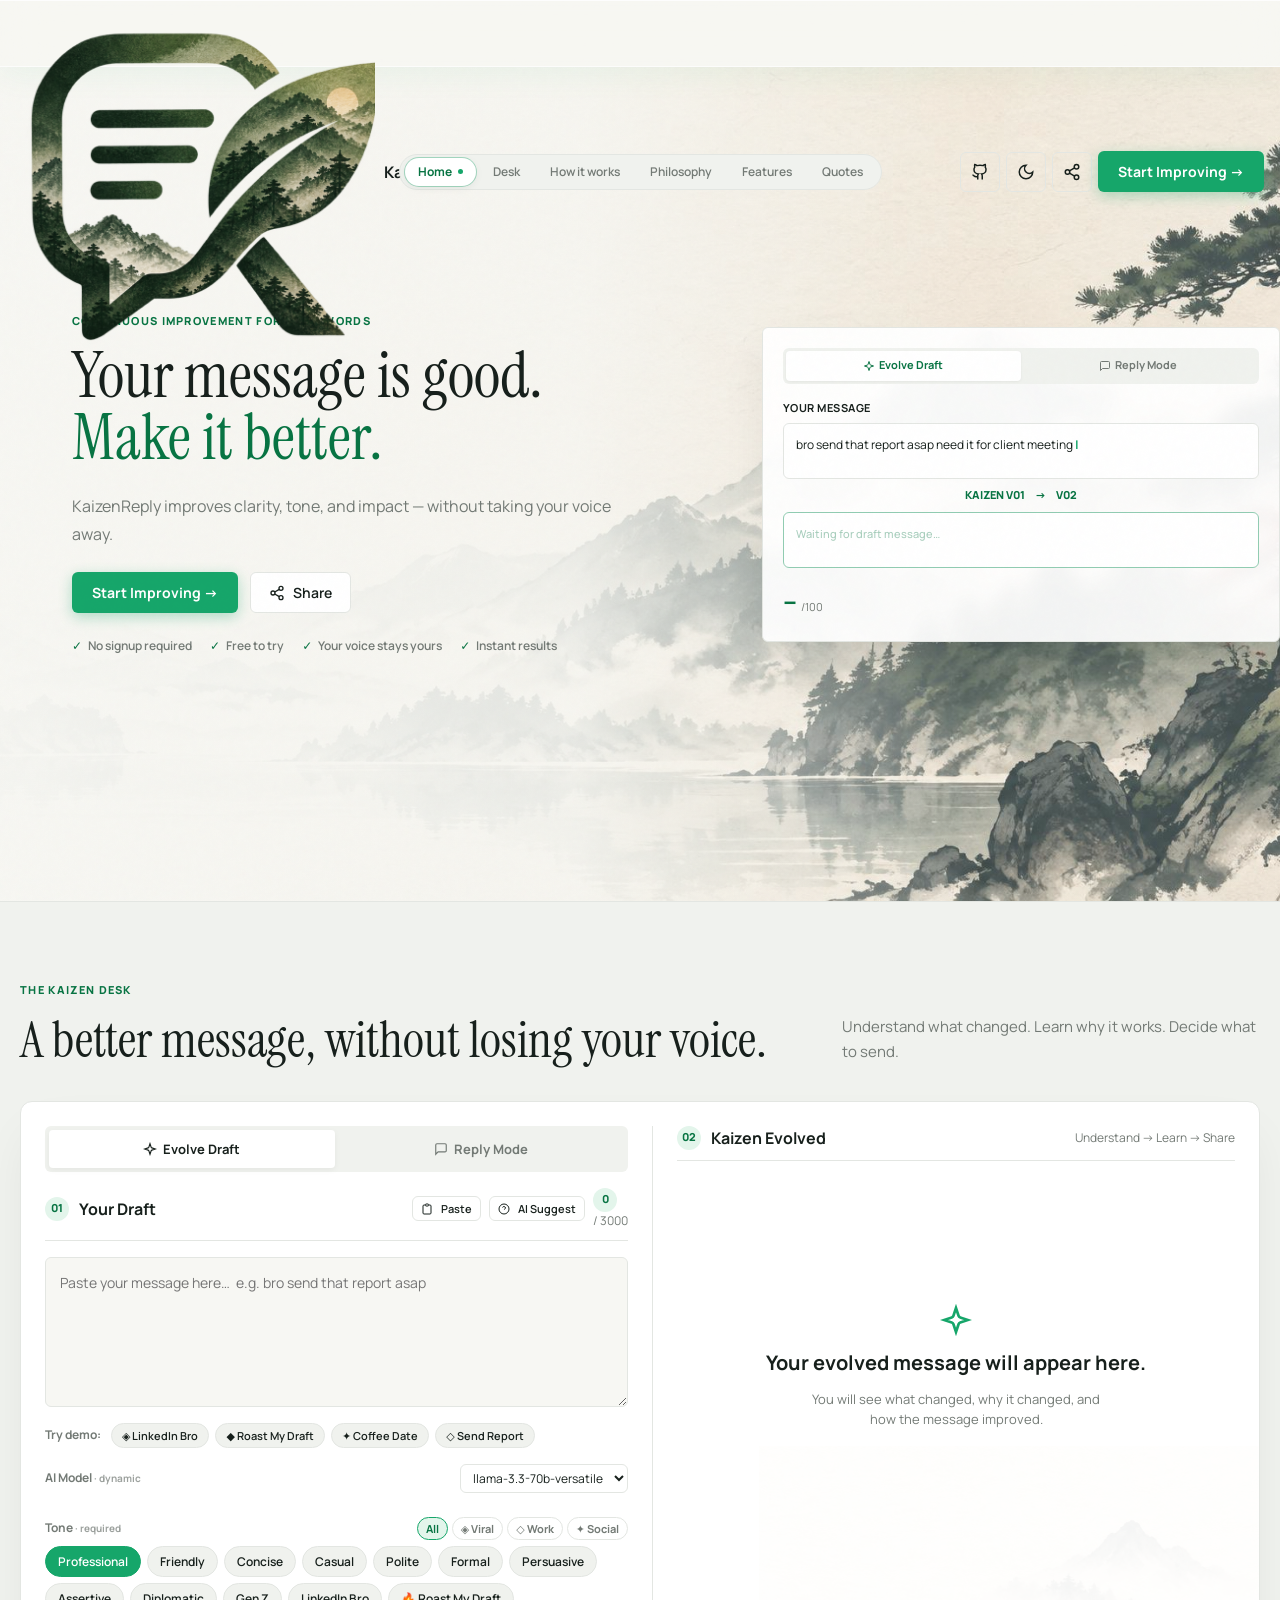
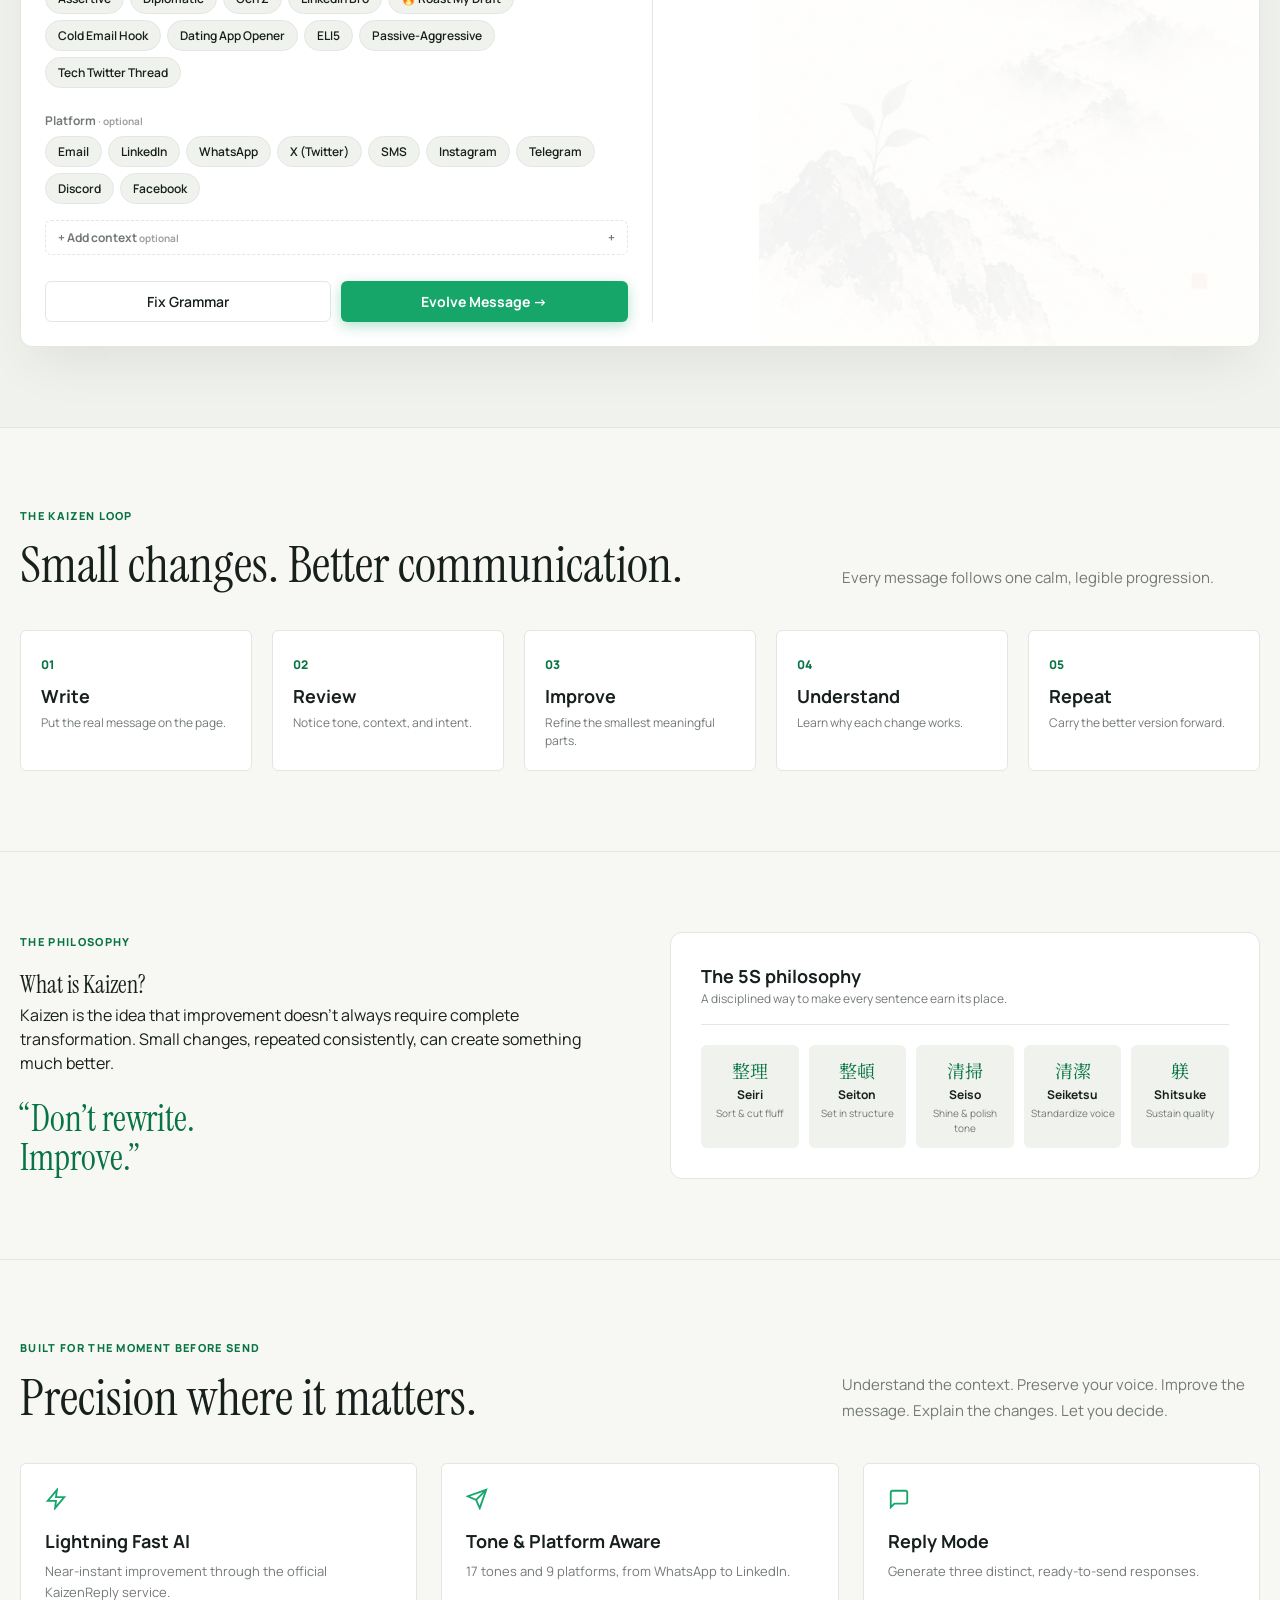
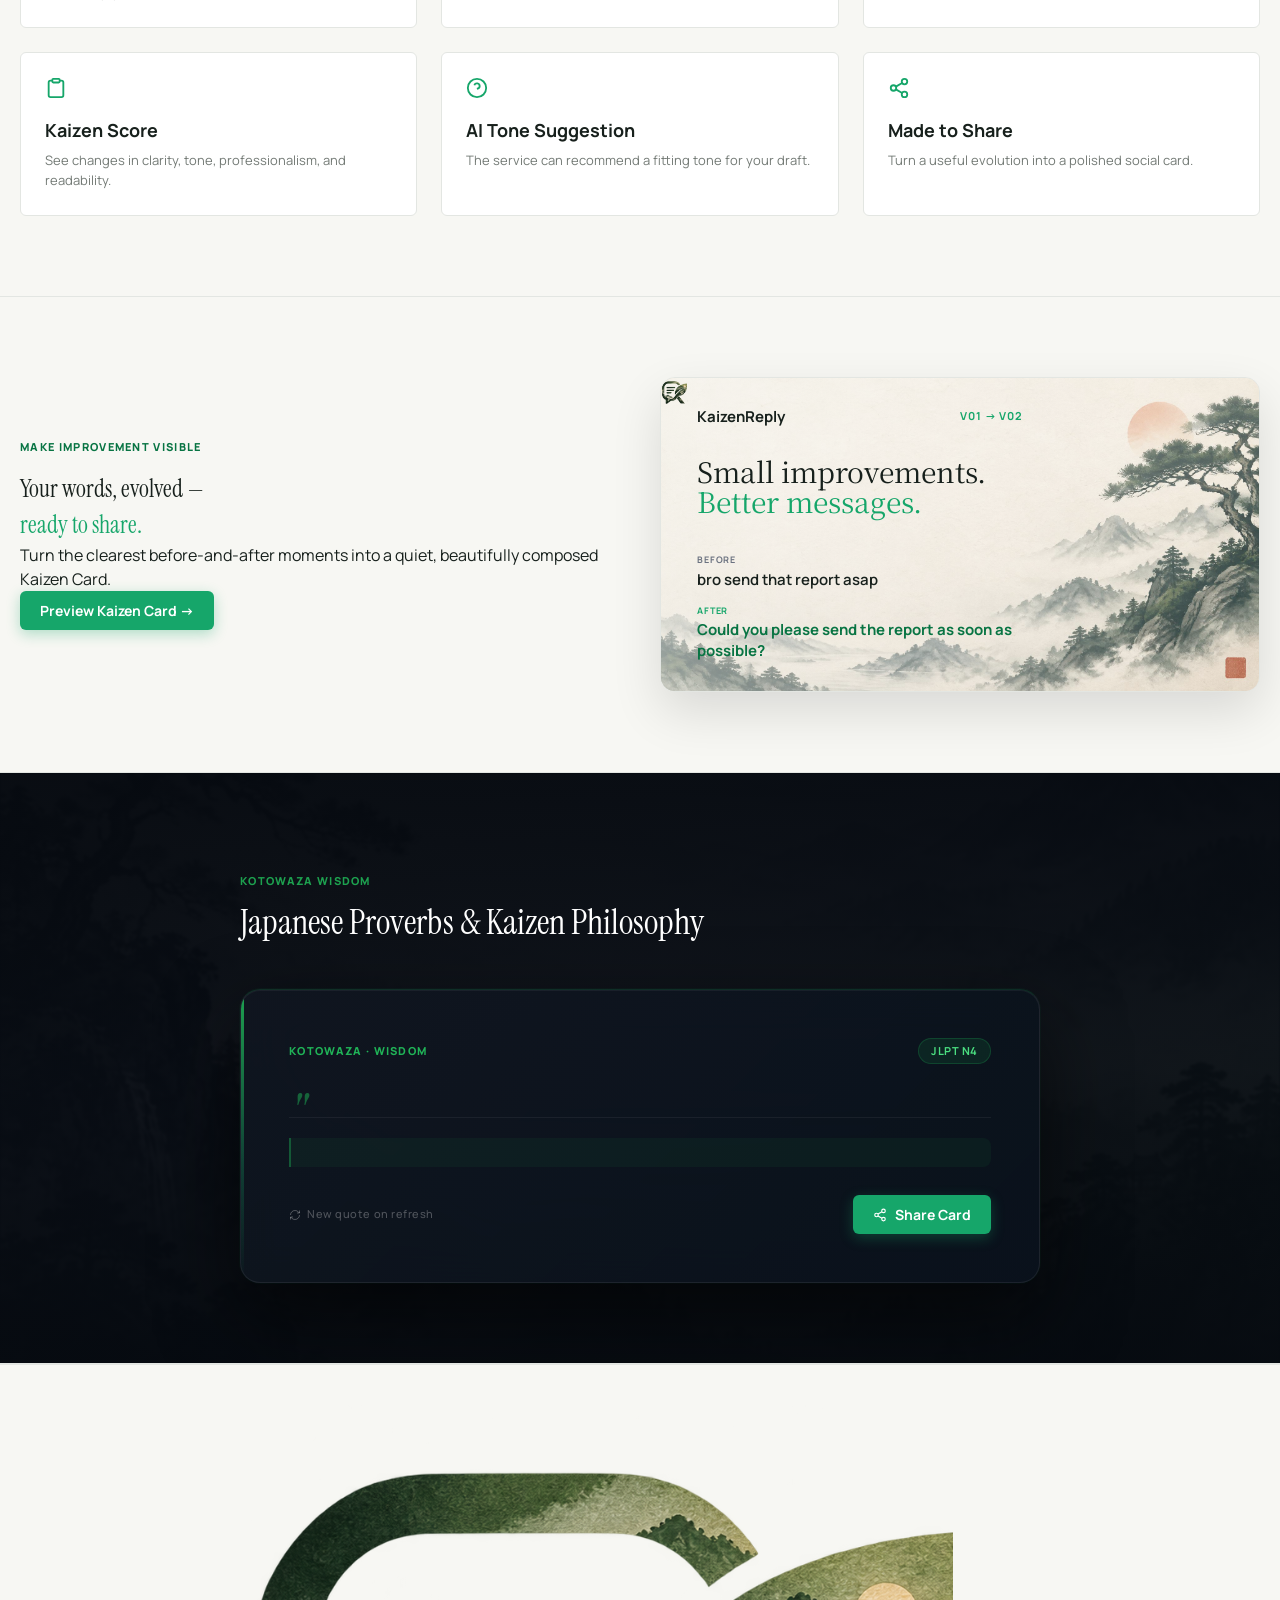
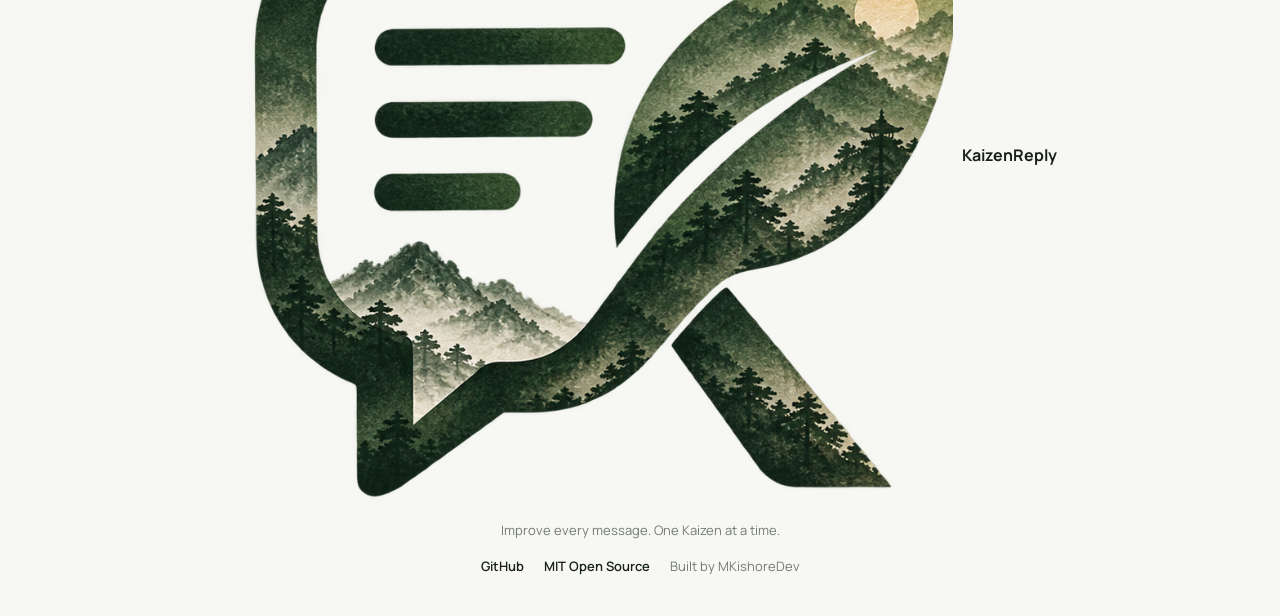
==== commit 4285b43e: "fix(ui): transparent logo emblem, responsive showcase alignment, dark mode contrast, & interactive w" ====
--- a/static/index.html
+++ b/static/index.html
@@ -47,8 +47,7 @@
     <header class="site-header">
       <nav class="nav-shell" aria-label="Main navigation">
         <a href="#top" class="brand-lockup">
-          <img src="/static/logo-dark.png" class="brand-logo-img light-logo" alt="KaizenReply logo" />
-          <img src="/static/logo-light.png" class="brand-logo-img dark-logo hidden" alt="KaizenReply logo" />
+          <img src="/static/logo-icon.png" class="brand-logo-img" alt="KaizenReply emblem" />
           <b>KaizenReply</b>
         </a>
         <div class="nav-links">
@@ -409,10 +408,9 @@
           <img src="/static/assets/kaizen-share.jpg" alt="Washi social card with an ink mountain landscape" />
           <div class="showcase-card-overlay">
             <div class="showcase-header">
-              <div class="brand-lockup showcase-brand-lockup" style="display:inline-flex;flex-direction:row;align-items:center;gap:10px;white-space:nowrap;">
-                <img src="/static/logo-dark.png" class="card-logo-icon light-logo" alt="KaizenReply logo" style="height:28px;width:28px;object-fit:contain;flex-shrink:0;display:inline-block;" />
-                <img src="/static/logo-light.png" class="card-logo-icon dark-logo hidden" alt="KaizenReply logo" style="height:28px;width:28px;object-fit:contain;flex-shrink:0;display:inline-block;" />
-                <b style="font-size:16px;font-family:var(--font-sans);font-weight:700;line-height:1;margin:0;display:inline-block;">KaizenReply</b>
+              <div class="brand-lockup showcase-brand-lockup" style="display:inline-flex;flex-direction:row;align-items:center;gap:8px;white-space:nowrap;">
+                <img src="/static/logo-icon.png" class="card-logo-icon" alt="KaizenReply logo" style="height:26px;width:26px;object-fit:contain;flex-shrink:0;display:inline-block;" />
+                <b style="font-size:15px;font-family:var(--font-sans);font-weight:700;line-height:1;margin:0;display:inline-block;">KaizenReply</b>
               </div>
               <span class="showcase-version">V01 → V02</span>
             </div>
@@ -420,13 +418,15 @@
               Small improvements.<br />
               <span class="green-text">Better messages.</span>
             </h3>
-            <div class="showcase-section">
-              <span class="showcase-label">BEFORE</span>
-              <p class="showcase-text">bro send that report asap</p>
-            </div>
-            <div class="showcase-section" style="margin-top: 8px;">
-              <span class="showcase-label showcase-after-label">AFTER</span>
-              <p class="showcase-text showcase-after-text">Could you please send the report as soon as possible?</p>
+            <div class="showcase-body-content">
+              <div class="showcase-section">
+                <span class="showcase-label">BEFORE</span>
+                <p class="showcase-text">bro send that report asap</p>
+              </div>
+              <div class="showcase-section" style="margin-top: 8px;">
+                <span class="showcase-label showcase-after-label">AFTER</span>
+                <p class="showcase-text showcase-after-text">Could you please send the report as soon as possible?</p>
+              </div>
             </div>
           </div>
         </div>
@@ -527,8 +527,7 @@
     <footer>
       <div class="page-shell footer-grid">
         <a href="#top" class="brand-lockup">
-          <img src="/static/logo-dark.png" class="brand-logo-img light-logo" alt="KaizenReply logo" />
-          <img src="/static/logo-light.png" class="brand-logo-img dark-logo hidden" alt="KaizenReply logo" />
+          <img src="/static/logo-icon.png" class="brand-logo-img" alt="KaizenReply logo" />
           <b>KaizenReply</b>
         </a>
         <p>Improve every message. One Kaizen at a time.</p>
--- a/static/styles.css
+++ b/static/styles.css
@@ -83,8 +83,10 @@
   -webkit-font-smoothing: antialiased;
   position: relative;
   min-height: 100vh;
+  overflow-x: hidden;
   transition: background 0.35s ease, color 0.35s ease;
 }
+img, svg, video, canvas { max-width: 100%; height: auto; }
 
 /* Washi Paper Noise Grain Overlay */
 body::before {
@@ -690,13 +692,15 @@
 
 .quote-card__kanji {
   font-family: 'Noto Serif JP', serif;
-  font-size: clamp(2.8rem, 6vw, 4.5rem);
+  font-size: clamp(1.5rem, 4vw, 3.2rem);
   font-weight: 700;
-  line-height: 1.1;
+  line-height: 1.25;
   margin: 0 0 12px;
   color: #ffffff;
   text-shadow: 0 4px 24px rgba(0,0,0,0.5);
   letter-spacing: 0.04em;
+  word-break: break-word;
+  max-width: 100%;
 }
 
 .quote-card__reading {
@@ -793,13 +797,34 @@
 .footer-grid div { display: flex; gap: 20px; }
 .footer-grid a { color: var(--foreground); text-decoration: none; font-weight: 600; }
 
-/* ── Brand Logo ──────────────────────────────────────────────────────── */
-.brand-logo-img {
-  height: 34px; width: 34px;
-  border-radius: 6px;
-  object-fit: contain;
-  background: transparent;
-}
+/* ── Interactive Kaizen Word Diff Marks ────────────────────────────────── */
+.kaizen-diff-mark {
+  background: rgba(22, 166, 106, 0.14);
+  color: var(--primary-emphasis);
+  border-bottom: 2px dashed var(--primary);
+  border-radius: 3px;
+  padding: 1px 4px;
+  cursor: pointer;
+  position: relative;
+  font-weight: 700;
+  transition: all 0.2s ease;
+  display: inline;
+}
+.kaizen-diff-mark:hover {
+  background: rgba(22, 166, 106, 0.26);
+  box-shadow: 0 0 12px rgba(22, 166, 106, 0.25);
+}
+.dark .kaizen-diff-mark {
+  background: rgba(34, 197, 94, 0.2);
+  color: #4ade80;
+  border-bottom-color: #22c55e;
+}
+.dark .kaizen-diff-mark:hover {
+  background: rgba(34, 197, 94, 0.35);
+  box-shadow: 0 0 14px rgba(34, 197, 94, 0.35);
+}
+
+/* ── Brand Mark & Logo ────────────────────────────────────────────────── */
 
 
 /* ── Dark Mode — Premium Redesign ──────────────────────────────────────── */
@@ -1002,35 +1027,37 @@
 .showcase-card-overlay {
   position: absolute;
   inset: 0;
-  padding: 6% 7%;
+  padding: 5% 6%;
   display: flex;
   flex-direction: column;
   justify-content: space-between;
-  background: linear-gradient(135deg, rgba(247, 247, 243, 0.45) 0%, rgba(247, 247, 243, 0.1) 100%);
+  background: linear-gradient(135deg, rgba(247, 247, 243, 0.75) 0%, rgba(247, 247, 243, 0.35) 55%, transparent 100%);
+  pointer-events: none;
 }
 .showcase-header {
   display: flex;
   justify-content: space-between;
   align-items: center;
   width: 100%;
+  max-width: 62%;
 }
 .showcase-brand-lockup {
   display: inline-flex !important;
   flex-direction: row !important;
   align-items: center !important;
-  gap: 10px !important;
+  gap: 8px !important;
   white-space: nowrap !important;
 }
 .showcase-brand-lockup .card-logo-icon {
-  height: 28px !important;
-  width: 28px !important;
+  height: 26px !important;
+  width: 26px !important;
   object-fit: contain !important;
   flex-shrink: 0 !important;
   display: inline-block !important;
   margin: 0 !important;
 }
 .showcase-brand-lockup b {
-  font-size: 16px !important;
+  font-size: 15px !important;
   font-weight: 700 !important;
   line-height: 1 !important;
   margin: 0 !important;
@@ -1063,17 +1090,24 @@
 }
 .showcase-heading {
   font-family: "Georgia", "Noto Serif JP", serif;
-  font-size: clamp(1.4rem, 2.6vw, 2.4rem);
-  line-height: 0.98;
-  margin: 8px 0 12px;
+  font-size: clamp(1.1rem, 2.2vw, 2.1rem);
+  line-height: 1.05;
+  margin: 4px 0 8px;
   color: #17201c;
   font-weight: 400;
+  max-width: 62%;
 }
 .showcase-heading .green-text {
   color: #16a66a;
 }
+.showcase-body-content {
+  max-width: 62%;
+  display: flex;
+  flex-direction: column;
+  gap: 6px;
+}
 .showcase-section {
-  max-width: 58%;
+  width: 100%;
 }
 .showcase-label {
   display: block;
@@ -1107,7 +1141,7 @@
   filter: brightness(0.4) saturate(0.7);
 }
 .dark .showcase-card-overlay {
-  background: linear-gradient(135deg, rgba(14, 20, 32, 0.85) 0%, rgba(8, 12, 18, 0.65) 100%);
+  background: linear-gradient(135deg, rgba(14, 20, 32, 0.88) 0%, rgba(14, 20, 32, 0.45) 55%, transparent 100%);
 }
 .dark .showcase-heading {
   color: #e8eef6;
@@ -1146,8 +1180,10 @@
   .process-grid, .feature-grid { grid-template-columns: 1fr 1fr; }
   .five-s-grid { grid-template-columns: repeat(5, 1fr); }
   .nav-links { display: none; }
-  .share-showcase-grid { grid-template-columns: 1fr; }
+  .share-showcase-grid { grid-template-columns: 1fr; gap: 24px; }
   .quote-header { flex-direction: column; align-items: flex-start; }
+
+  .showcase-header, .showcase-heading, .showcase-body-content { max-width: 70%; }
 }
 
 @media (max-width: 768px) {
@@ -1157,7 +1193,7 @@
   .nav-actions .btn-hero { padding: 8px 12px; font-size: 12px; }
   .nav-actions .btn-icon { width: 34px; height: 34px; }
 
-  .hero h1 { font-size: clamp(2.2rem, 8vw, 3.8rem); }
+  .hero h1 { font-size: clamp(2rem, 7.5vw, 3.4rem); }
   .hero-lede { font-size: 14px; margin: 16px 0; }
   .hero-actions { flex-direction: column; gap: 8px; }
   .hero-actions .btn-hero, .hero-actions .btn-paper { width: 100%; justify-content: center; }
@@ -1165,8 +1201,10 @@
   .desk-section { padding: 40px 0; }
   .desk-frame { padding: 14px; gap: 16px; }
 
-  .demo-row { overflow-x: auto; padding-bottom: 4px; flex-wrap: nowrap; -webkit-overflow-scrolling: touch; }
+  .demo-row { overflow-x: auto; padding-bottom: 6px; flex-wrap: nowrap; -webkit-overflow-scrolling: touch; }
   .demo-row button { flex-shrink: 0; }
+
+  .chips-wrap { overflow-x: auto; padding-bottom: 4px; flex-wrap: wrap; }
 
   .draft-actions { flex-direction: column; gap: 8px; }
   .draft-actions button { width: 100%; }
@@ -1175,17 +1213,18 @@
   #modelSelect { width: 100%; }
 
   /* Quote card responsive */
-  .quote-section { padding: 60px 0 50px; }
-  .quote-layout { padding-inline: 16px; }
-  .quote-card { padding: 28px 24px; border-radius: 16px; }
-  .quote-card__kanji { font-size: clamp(2.2rem, 8vw, 3.5rem); }
-  .quote-card__meaning { font-size: 1.05rem; }
+  .quote-section { padding: 50px 0 40px; }
+  .quote-layout { padding-inline: 12px; }
+  .quote-card { padding: 24px 18px; border-radius: 16px; }
+  .quote-card__kanji { font-size: clamp(1.4rem, 5vw, 2.4rem); }
+  .quote-card__meaning { font-size: 1rem; padding-left: 14px; }
   .quote-card__footer { flex-direction: column; align-items: stretch; gap: 12px; }
   .quote-card__footer .btn-hero { width: 100%; justify-content: center; }
   .quote-tags { overflow-x: auto; flex-wrap: nowrap; padding-bottom: 4px; }
   .quote-tags .tag-btn { flex-shrink: 0; }
 
   .five-s-grid { grid-template-columns: 1fr 1fr; gap: 8px; }
+  .showcase-header, .showcase-heading, .showcase-body-content { max-width: 80%; }
 }
 
 @media (max-width: 600px) {
@@ -1194,13 +1233,14 @@
   .share-showcase-grid { grid-template-columns: 1fr !important; }
   .five-s-grid { grid-template-columns: 1fr; }
 
-  .modal-card { max-width: 96vw; padding: 16px; gap: 12px; }
+  .modal-card { max-width: 96vw; padding: 14px; gap: 10px; }
   .modal-actions { flex-direction: column; gap: 8px; }
   .modal-actions button { width: 100%; }
 
-  .quote-card { padding: 20px 16px; }
-  .quote-card__kanji { font-size: 2rem; margin-bottom: 8px; }
-  .quote-card__meaning { font-size: 1rem; }
+  .quote-card { padding: 20px 14px; }
+  .quote-card__kanji { font-size: clamp(1.3rem, 4.8vw, 2.1rem); margin-bottom: 8px; }
+  .quote-card__meaning { font-size: 0.95rem; }
+  .showcase-header, .showcase-heading, .showcase-body-content { max-width: 90%; }
 }
 
 .dark .desk-frame {
@@ -1382,61 +1422,6 @@
 }
 #showcaseImgCard:hover { transform: translateY(-6px); box-shadow: 0 32px 64px rgba(0,0,0,0.18); }
 
-/* ── Responsive Media Queries ─────────────────────────────────────────── */
-@media (max-width: 960px) {
-  .hero { min-height: auto; padding-bottom: 40px; }
-  .hero-grid { grid-template-columns: 1fr; gap: 32px; padding-block: 24px; min-height: auto; }
-  .hero-copy { padding-left: 0; max-width: 100%; }
-  .vertical-kaizen { display: none; }
-  .mini-preview { width: 100%; max-width: 100%; }
-
-  .desk-frame { grid-template-columns: 1fr; }
-  .output-column { border-left: none; border-top: 1px solid var(--border); padding-left: 0; padding-top: 24px; }
-  .section-heading { grid-template-columns: 1fr; gap: 16px; margin-bottom: 24px; }
-  .philosophy-grid { grid-template-columns: 1fr; }
-  .process-grid, .feature-grid { grid-template-columns: 1fr 1fr; }
-  .five-s-grid { grid-template-columns: repeat(5, 1fr); }
-  .nav-links { display: none; }
-  .share-showcase-grid { grid-template-columns: 1fr; }
-}
-
-@media (max-width: 768px) {
-  .page-shell { width: calc(100% - 24px); }
-  .nav-shell {
-    display: flex; justify-content: space-between; align-items: center;
-    height: 60px; width: 100%; padding-inline: 12px;
-  }
-  .nav-actions { gap: 4px; }
-  .nav-actions .btn-hero { padding: 8px 12px; font-size: 12px; }
-  .nav-actions .btn-icon { width: 34px; height: 34px; }
-
-  .hero h1 { font-size: clamp(2.2rem, 8vw, 3.8rem); }
-  .hero-lede { font-size: 14px; margin: 16px 0; }
-  .hero-actions { flex-direction: column; gap: 8px; }
-  .hero-actions .btn-hero, .hero-actions .btn-paper { width: 100%; justify-content: center; }
-
-  .desk-section { padding: 40px 0; }
-  .desk-frame { padding: 14px; gap: 16px; }
-
-  .demo-row { overflow-x: auto; padding-bottom: 4px; flex-wrap: nowrap; -webkit-overflow-scrolling: touch; }
-  .demo-row button { flex-shrink: 0; }
-
-  .draft-actions { flex-direction: column; gap: 8px; }
-  .draft-actions button { width: 100%; }
-
-  #modelSelectRow { flex-direction: column; align-items: flex-start; gap: 4px; }
-  #modelSelect { width: 100%; }
-
-  .quote-layout { padding-inline: 8px; }
-  .quote-card { padding: 20px; }
-  .quote-card blockquote p[lang="ja"] { font-size: 2rem; }
-  .quote-actions { flex-direction: column; gap: 8px; }
-  .quote-actions button { width: 100%; justify-content: center; }
-  #quoteTagFilters { width: 100%; overflow-x: auto; flex-wrap: nowrap; padding-bottom: 4px; }
-
-  .five-s-grid { grid-template-columns: 1fr 1fr; gap: 8px; }
-}
-
 /* ── Kaizen Toast Notification System ────────────────────────────────── */
 .kaizen-toast-container {
   position: fixed;
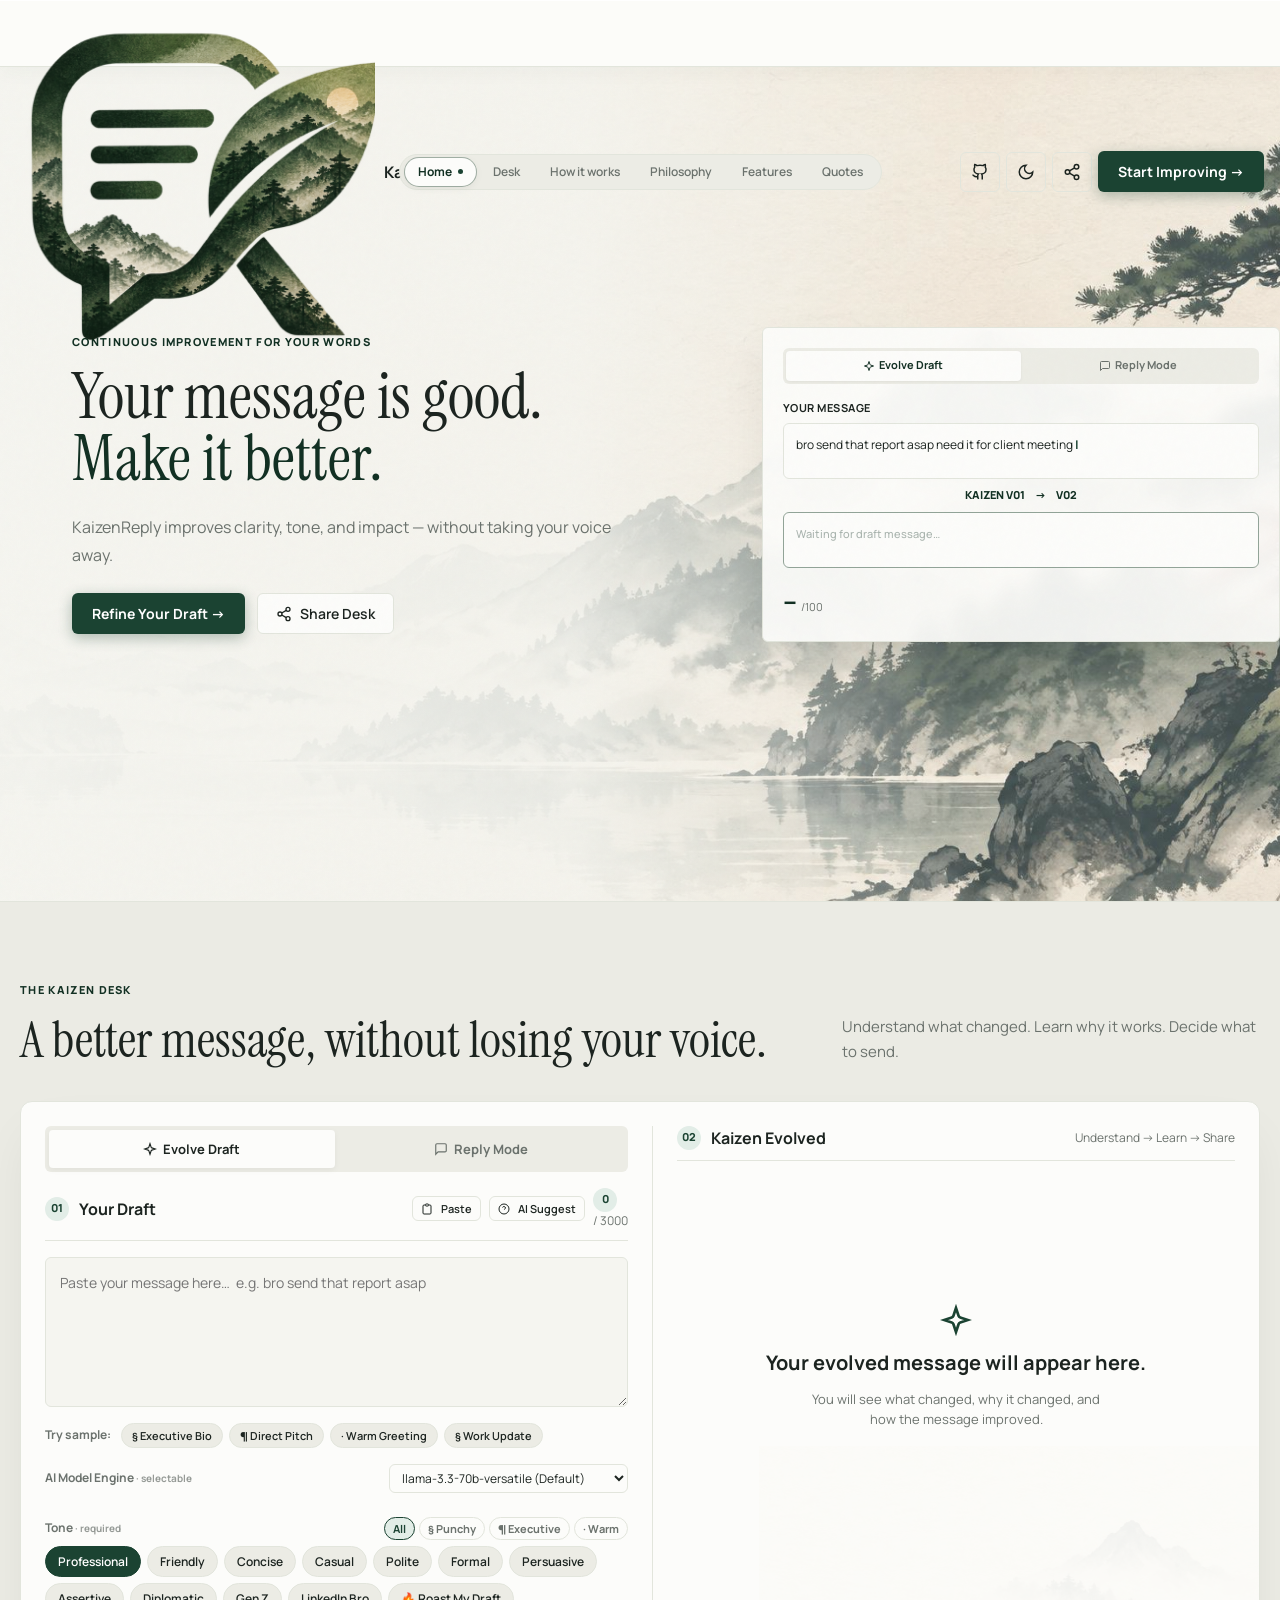
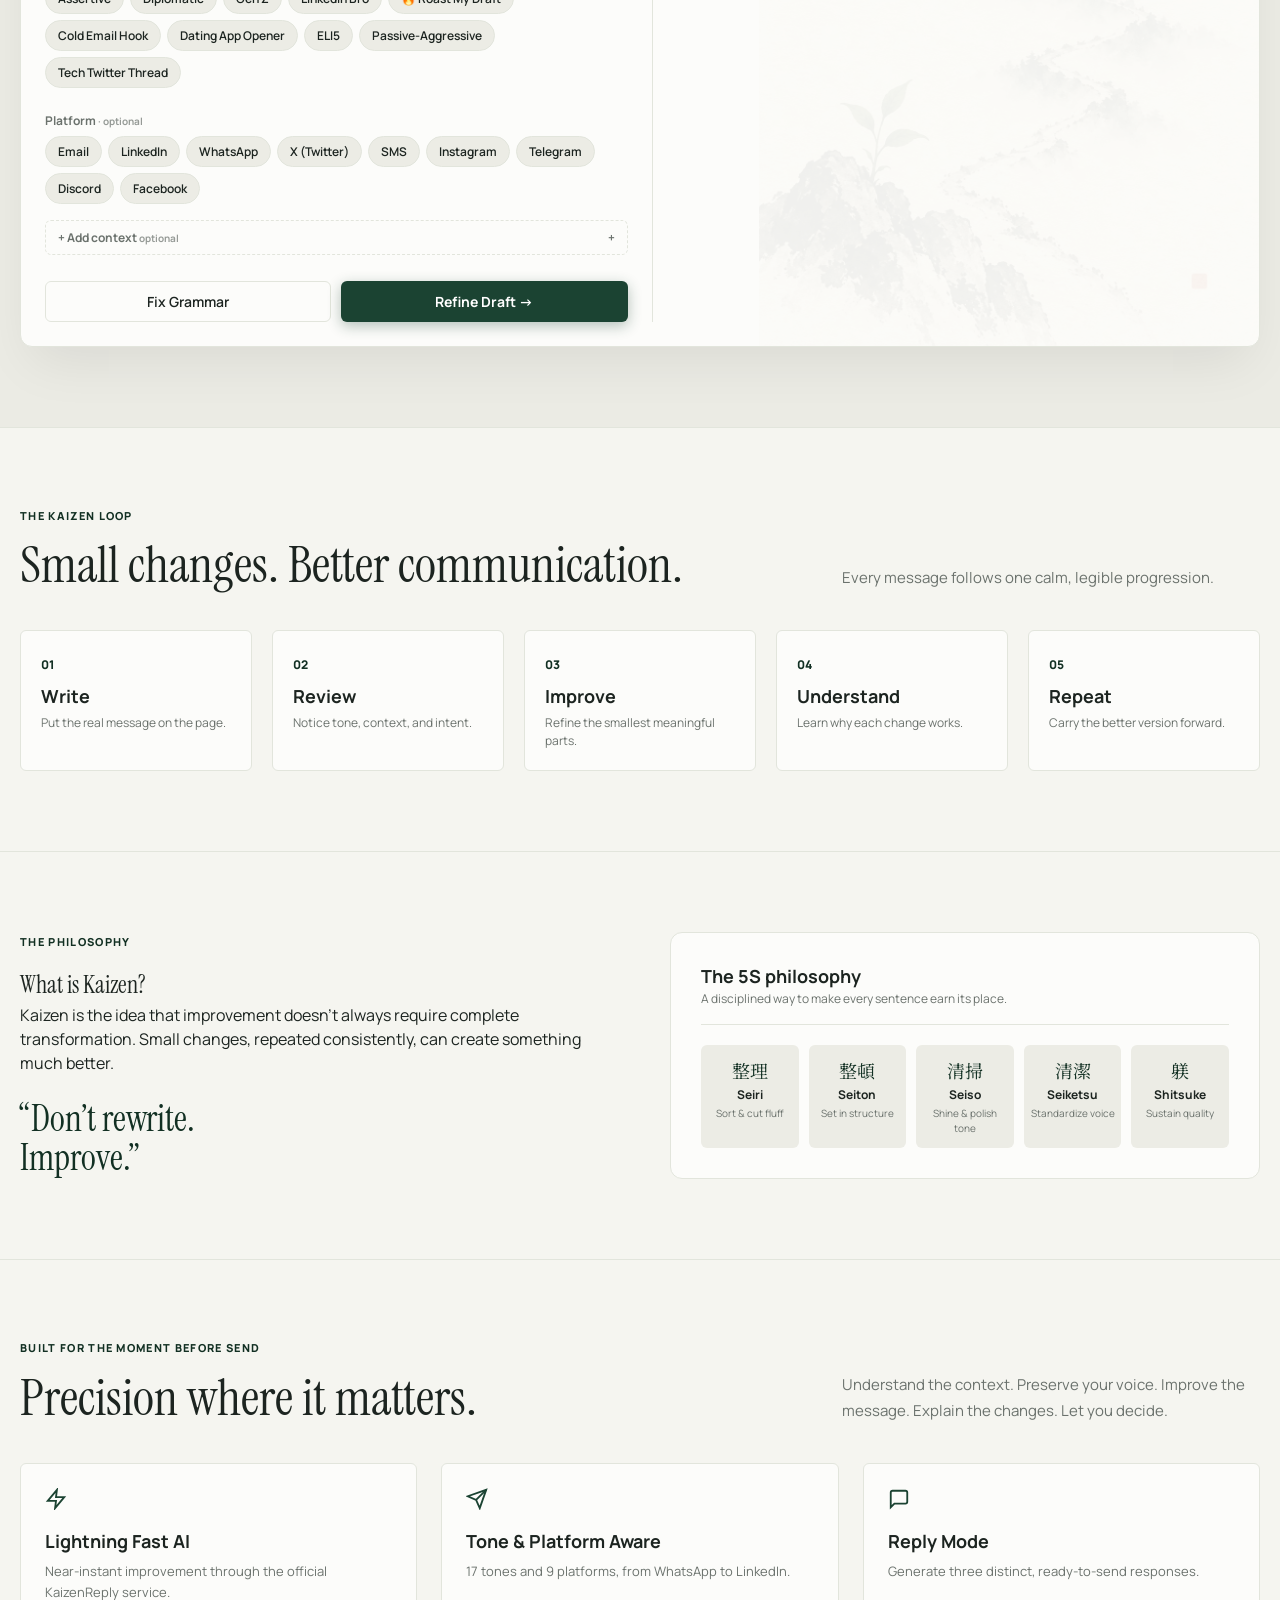
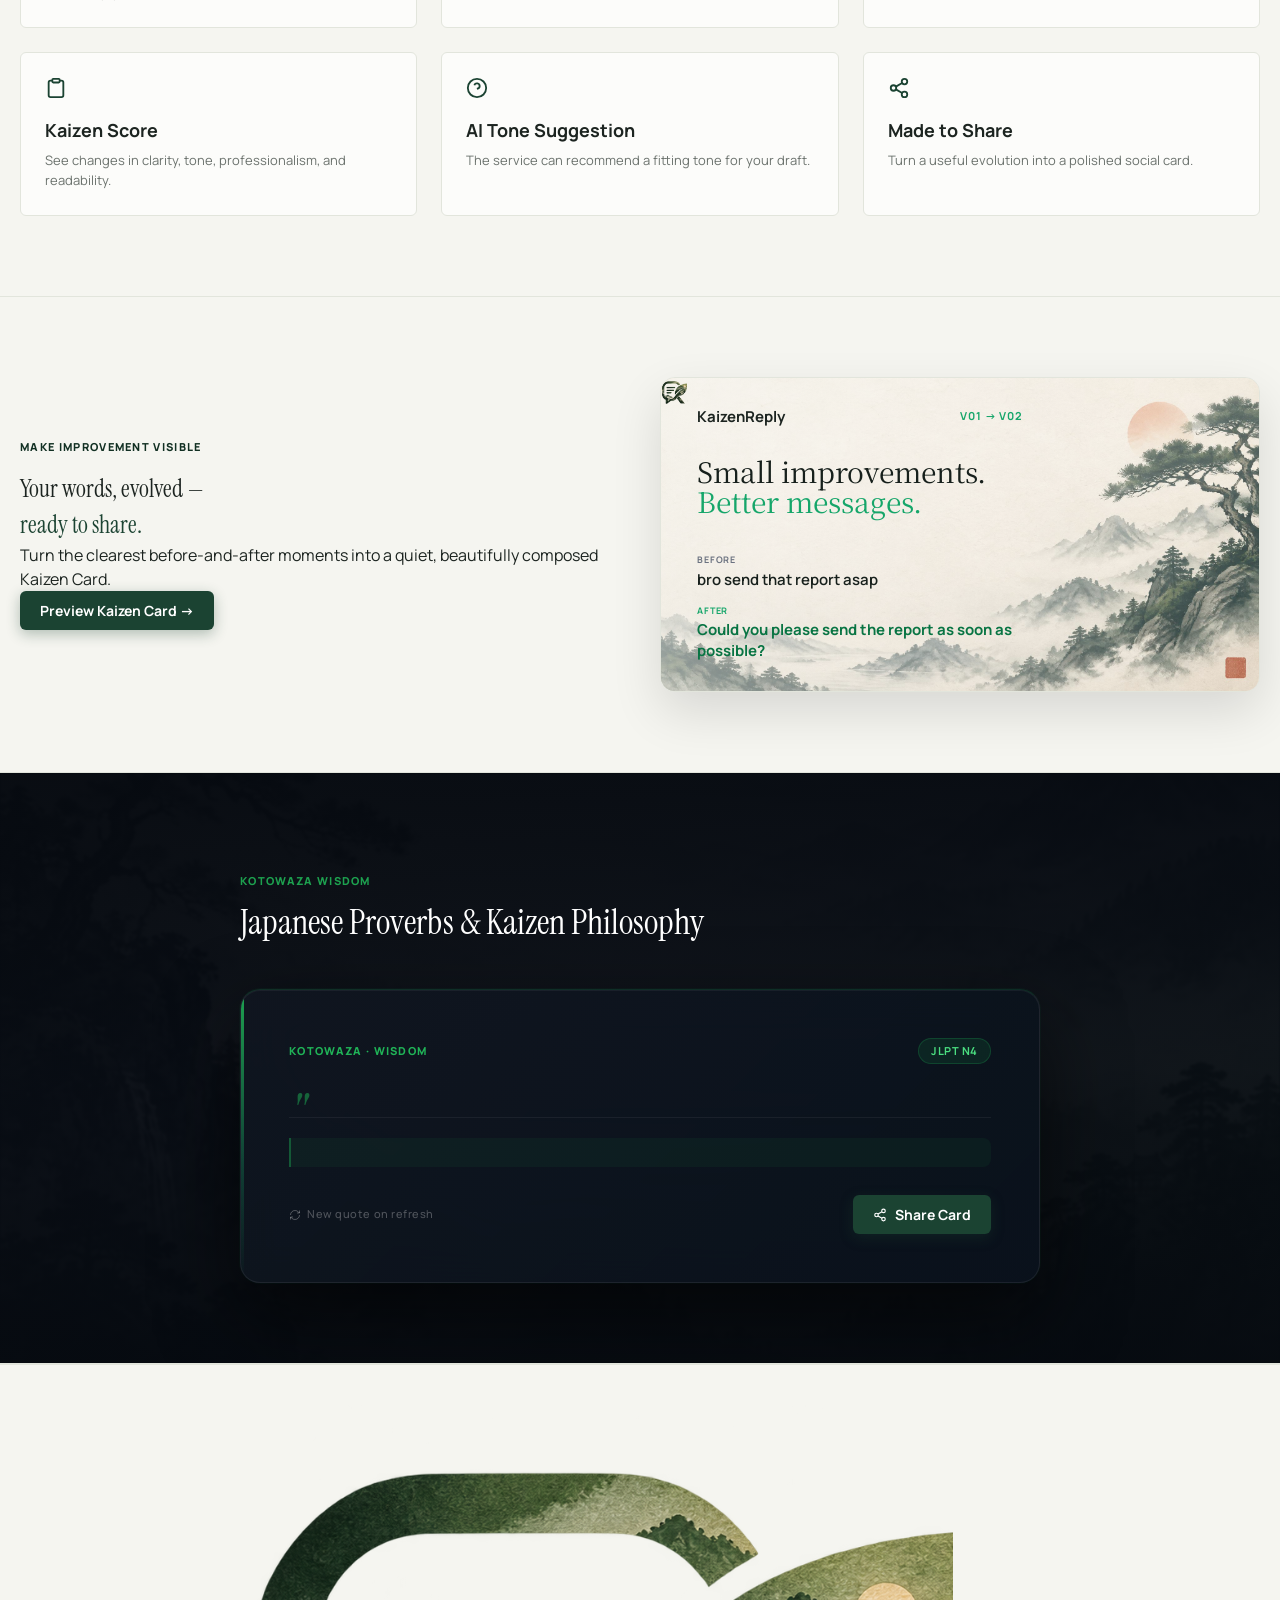
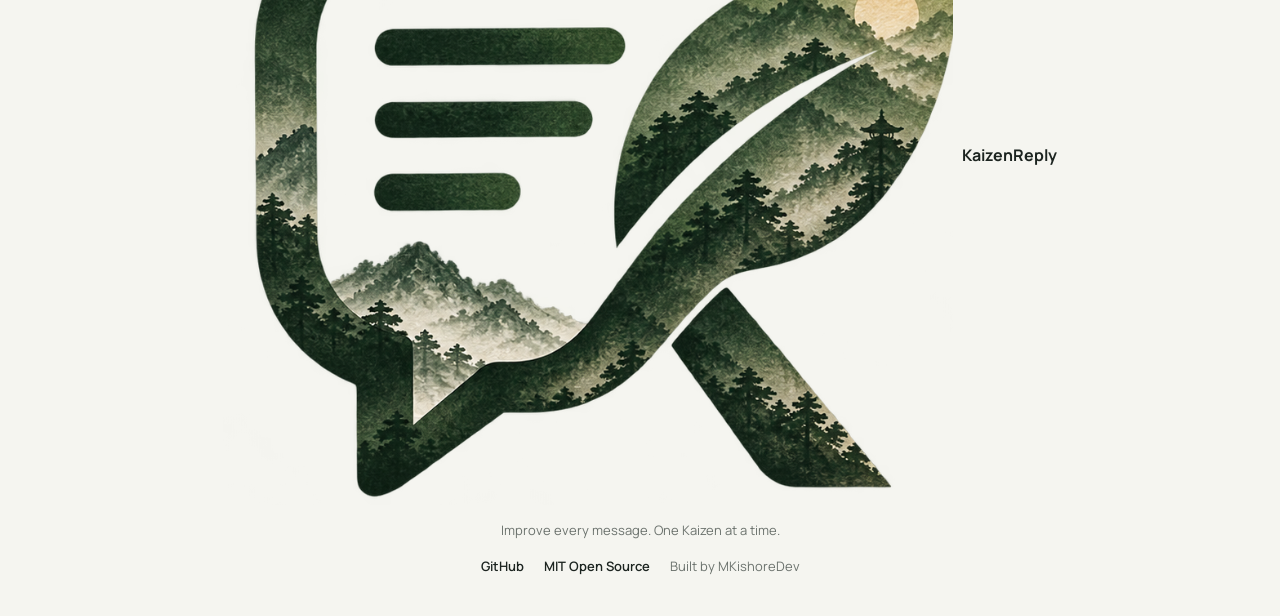
==== commit 588c2675: "feat: refactor UI into Matte Washi paper, Editorial Proofing Desk with Redline Diff, Marginalia note" ====
--- a/static/index.html
+++ b/static/index.html
@@ -84,18 +84,12 @@
           <h1>Your message is good.<br /><em>Make it better.</em></h1>
           <p class="hero-lede">KaizenReply improves clarity, tone, and impact — without taking your voice away.</p>
           <div class="hero-actions">
-            <a href="#desk" class="btn-hero">Start Improving →</a>
+            <a href="#desk" class="btn-hero">Refine Your Draft →</a>
             <button id="heroShareBtn" class="btn-paper">
               <svg width="16" height="16" viewBox="0 0 24 24" fill="none" stroke="currentColor" stroke-width="2"><circle cx="18" cy="5" r="3"/><circle cx="6" cy="12" r="3"/><circle cx="18" cy="19" r="3"/><line x1="8.59" y1="13.51" x2="15.42" y2="17.49"/><line x1="15.41" y1="6.51" x2="8.59" y2="10.49"/></svg>
-              Share
+              Share Desk
             </button>
           </div>
-          <ul class="trust-list">
-            <li><span>✓</span> No signup required</li>
-            <li><span>✓</span> Free to try</li>
-            <li><span>✓</span> Your voice stays yours</li>
-            <li><span>✓</span> Instant results</li>
-          </ul>
         </div>
 
         <!-- Live Mini Preview -->
@@ -176,23 +170,23 @@
             <textarea id="messageInput" class="desk-textarea" rows="5" maxlength="3000" placeholder="Paste your message here…  e.g. bro send that report asap"></textarea>
 
             <div class="demo-row">
-              <span>Try demo:</span>
-              <button type="button" class="demo-btn" data-text="I ate the sandwich" data-tone="LinkedIn Bro" data-platform="LinkedIn">◈ LinkedIn Bro</button>
-              <button type="button" class="demo-btn" data-text="hey are you free to grab coffee this weekend?" data-tone="🔥 Roast My Draft" data-platform="WhatsApp">◆ Roast My Draft</button>
-              <button type="button" class="demo-btn" data-text="I like your profile, want to get coffee sometime?" data-tone="Dating App Opener" data-platform="WhatsApp">✦ Coffee Date</button>
-              <button type="button" class="demo-btn" data-text="bro send that report asap need it for client meeting" data-tone="Professional" data-platform="Email">◇ Send Report</button>
+              <span>Try sample:</span>
+              <button type="button" class="demo-btn" data-text="I ate the sandwich" data-tone="LinkedIn Bro" data-platform="LinkedIn">§ Executive Bio</button>
+              <button type="button" class="demo-btn" data-text="hey are you free to grab coffee this weekend?" data-tone="Direct & Punchy" data-platform="WhatsApp">¶ Direct Pitch</button>
+              <button type="button" class="demo-btn" data-text="I like your profile, want to get coffee sometime?" data-tone="Friendly & Warm" data-platform="WhatsApp">· Warm Greeting</button>
+              <button type="button" class="demo-btn" data-text="bro send that report asap need it for client meeting" data-tone="Professional" data-platform="Email">§ Work Update</button>
             </div>
 
             <!-- Dynamic Model Selector Row -->
             <div id="modelSelectRow" style="display:flex;align-items:center;justify-content:space-between;gap:8px;font-size:12px;">
-              <span style="font-weight:700;color:var(--muted-foreground);">AI Model <small style="opacity:0.7">· dynamic</small></span>
+              <span style="font-weight:700;color:var(--muted-foreground);">AI Model Engine <small style="opacity:0.7">· selectable</small></span>
               <select id="modelSelect" style="padding:4px 8px;font-size:12px;border-radius:var(--radius);border:1px solid var(--border);background:var(--card);color:var(--foreground);cursor:pointer;">
-                <option value="llama-3.3-70b-versatile">llama-3.3-70b-versatile</option>
-                <option value="llama-3.1-70b-versatile">llama-3.1-70b-versatile</option>
-                <option value="qwen-2.5-coder-32b">qwen-2.5-coder-32b</option>
-                <option value="mixtral-8x7b-32768">mixtral-8x7b-32768</option>
-                <option value="gemma2-9b-it">gemma2-9b-it</option>
-                <option value="llama-3.1-8b-instant">llama-3.1-8b-instant</option>
+                <option value="llama-3.3-70b-versatile">llama-3.3-70b-versatile (Default)</option>
+                <option value="llama-3.1-70b-versatile">llama-3.1-70b-versatile (Executive)</option>
+                <option value="qwen-2.5-coder-32b">qwen-2.5-coder-32b (Precision Cut)</option>
+                <option value="mixtral-8x7b-32768">mixtral-8x7b-32768 (Prose Craft)</option>
+                <option value="gemma2-9b-it">gemma2-9b-it (Balanced)</option>
+                <option value="llama-3.1-8b-instant">llama-3.1-8b-instant (Fast Draft)</option>
               </select>
             </div>
 
@@ -202,9 +196,9 @@
                 <span style="font-size:12px;font-weight:700;color:var(--muted-foreground);">Tone <small style="opacity:0.7">· required</small></span>
                 <div id="toneCategoryFilters" class="tone-cat-filters" style="display:flex;gap:4px;">
                   <button type="button" class="tone-cat-btn active" data-cat="All">All</button>
-                  <button type="button" class="tone-cat-btn" data-cat="Viral">◈ Viral</button>
-                  <button type="button" class="tone-cat-btn" data-cat="Work">◇ Work</button>
-                  <button type="button" class="tone-cat-btn" data-cat="Social">✦ Social</button>
+                  <button type="button" class="tone-cat-btn" data-cat="Viral">§ Punchy</button>
+                  <button type="button" class="tone-cat-btn" data-cat="Work">¶ Executive</button>
+                  <button type="button" class="tone-cat-btn" data-cat="Social">· Warm</button>
                 </div>
               </div>
               <div id="toneChips" class="chips-wrap"></div>
@@ -238,7 +232,7 @@
             <div class="draft-actions">
               <button id="fixGrammarBtn" class="btn-paper">Fix Grammar</button>
               <button id="evolveBtn" class="btn-hero">
-                <span id="evolveBtnText">Evolve Message →</span>
+                <span id="evolveBtnText">Refine Draft →</span>
               </button>
             </div>
 
--- a/static/styles.css
+++ b/static/styles.css
@@ -5,75 +5,76 @@
 
 @import url('https://fonts.googleapis.com/css2?family=Instrument+Serif:ital@0;1&family=Manrope:wght@400;500;600;700;800&family=Noto+Serif+JP:wght@400;600;700&display=swap');
 
-/* ── Design Tokens ──────────────────────────────────────────────────────── */
+/* ── Design Tokens — Matte Washi Paper & Deep Moss Palette ───────────────── */
 :root {
   --radius: 0.375rem;
-  --background: #f7f7f3;
-  --foreground: #17201c;
-  --card: #ffffff;
-  --card-foreground: #17201c;
-  --popover: #ffffff;
-  --popover-foreground: #17201c;
-  --primary: #16a66a;
-  --primary-emphasis: #087443;
+  --background: #f5f5f0;
+  --foreground: #1c2420;
+  --card: #fcfcfa;
+  --card-foreground: #1c2420;
+  --popover: #fcfcfa;
+  --popover-foreground: #1c2420;
+  --primary: #1b4332;
+  --primary-emphasis: #123023;
   --primary-foreground: #ffffff;
-  --secondary: #f0f2ee;
-  --secondary-foreground: #17201c;
-  --muted: #f0f2ee;
-  --muted-foreground: #737a75;
-  --accent: #e3f5eb;
-  --accent-foreground: #087443;
+  --secondary: #ecece5;
+  --secondary-foreground: #1c2420;
+  --muted: #ecece5;
+  --muted-foreground: #6b726d;
+  --accent: #e2ede7;
+  --accent-foreground: #1b4332;
   --destructive: #c94a36;
   --destructive-foreground: #ffffff;
-  --border: #e3e6e2;
-  --input: #d8dcd6;
-  --ring: #16a66a;
+  --border: #e2e5dc;
+  --input: #daddd3;
+  --ring: #1b4332;
   --hanko: #c94a36;
-  --washi-deep: #f0f2ee;
+  --washi-deep: #ebebe4;
   --font-sans: 'Manrope', system-ui, sans-serif;
   --font-display: 'Instrument Serif', 'Noto Serif JP', serif;
   --font-jp: 'Noto Serif JP', serif;
   --font-mono: 'Manrope', monospace;
 
-  /* Glassmorphism variables */
-  --glass-bg: rgba(247, 247, 243, 0.72);
-  --glass-border: rgba(255, 255, 255, 0.6);
-  --glass-shadow: 0 8px 32px rgba(22, 166, 106, 0.06), 0 1px 0 rgba(255,255,255,0.8) inset;
+  /* Tactile Matte Washi Paper variables */
+  --glass-bg: #fcfcf9;
+  --glass-border: #e2e5dc;
+  --glass-shadow: 0 4px 20px rgba(27, 67, 50, 0.04), 0 1px 0 #ffffff inset;
 }
 
 [data-theme="dark"], .dark {
-  --background: #0b0e14;
-  --foreground: #e8edf3;
-  --card: #13181f;
-  --card-foreground: #e8edf3;
-  --popover: #13181f;
-  --popover-foreground: #e8edf3;
-  --primary: #22c55e;
-  --primary-emphasis: #16a34a;
-  --primary-foreground: #0b0e14;
-  --secondary: #1a202c;
-  --secondary-foreground: #e8edf3;
-  --muted: #1a202c;
-  --muted-foreground: #8892a4;
-  --accent: #162d22;
-  --accent-foreground: #4ade80;
+  --background: #0d1117;
+  --foreground: #e6edf3;
+  --card: #151b23;
+  --card-foreground: #e6edf3;
+  --popover: #151b23;
+  --popover-foreground: #e6edf3;
+  --primary: #2d6a4f;
+  --primary-emphasis: #1b4332;
+  --primary-foreground: #ffffff;
+  --secondary: #1f2630;
+  --secondary-foreground: #e6edf3;
+  --muted: #1f2630;
+  --muted-foreground: #8b949e;
+  --accent: #193226;
+  --accent-foreground: #52b788;
   --destructive: #e54d38;
   --destructive-foreground: #ffffff;
-  --border: #242c38;
-  --input: #1e2530;
-  --ring: #22c55e;
+  --border: #262e3a;
+  --input: #202732;
+  --ring: #2d6a4f;
   --hanko: #e54d38;
-  --washi-deep: #0d1219;
-
-  /* Dark glassmorphism */
-  --glass-bg: rgba(19, 24, 31, 0.78);
-  --glass-border: rgba(255, 255, 255, 0.06);
-  --glass-shadow: 0 8px 32px rgba(0, 0, 0, 0.45), 0 1px 0 rgba(255,255,255,0.03) inset;
+  --washi-deep: #0a0e14;
+
+  /* Dark Matte Paper variables */
+  --glass-bg: #151b23;
+  --glass-border: #262e3a;
+  --glass-shadow: 0 4px 20px rgba(0, 0, 0, 0.4), 0 1px 0 rgba(255,255,255,0.03) inset;
 }
 
 /* ── Reset & Base ─────────────────────────────────────────────────────── */
 * { box-sizing: border-box; margin: 0; padding: 0; border-color: var(--border); }
 html { scroll-behavior: smooth; }
+section[id], [id] { scroll-margin-top: 80px; }
 body {
   margin: 0;
   background: var(--background);
@@ -518,6 +519,151 @@
 .comparison article span { font-size: 10px; font-weight: 800; text-transform: uppercase; color: var(--muted-foreground); display: block; margin-bottom: 4px; }
 .comparison article.after span { color: var(--primary-emphasis); }
 .comparison article p { font-size: 13px; margin: 0; line-height: 1.5; }
+
+/* ── Editorial Proofing Desk & Redline Manuscript ───────────────────────── */
+.manuscript-tabs {
+  display: flex;
+  gap: 4px;
+  background: var(--secondary);
+  padding: 4px;
+  border-radius: var(--radius);
+  border: 1px solid var(--border);
+}
+.manuscript-tab {
+  flex: 1;
+  background: transparent;
+  border: none;
+  padding: 6px 12px;
+  font-size: 12px;
+  font-weight: 600;
+  color: var(--muted-foreground);
+  border-radius: calc(var(--radius) - 2px);
+  cursor: pointer;
+  transition: all 0.2s ease;
+  text-align: center;
+}
+.manuscript-tab.active {
+  background: var(--card);
+  color: var(--foreground);
+  box-shadow: 0 1px 4px rgba(0, 0, 0, 0.06);
+}
+
+.manuscript-paper {
+  background: var(--card);
+  border: 1px solid var(--border);
+  border-radius: var(--radius);
+  padding: 20px 24px;
+  font-size: 15px;
+  line-height: 1.7;
+  color: var(--foreground);
+  min-height: 140px;
+  max-width: 100%;
+  position: relative;
+}
+
+.manuscript-paper p {
+  margin: 0;
+  white-space: pre-wrap;
+  max-width: 68ch;
+}
+
+/* Redline Diff formatting */
+.manuscript-del {
+  text-decoration: line-through;
+  color: var(--muted-foreground);
+  opacity: 0.75;
+  background: rgba(201, 74, 54, 0.08);
+  padding: 1px 4px;
+  border-radius: 2px;
+  margin-right: 2px;
+}
+.dark .manuscript-del {
+  background: rgba(229, 77, 56, 0.15);
+  color: #a0a6b0;
+}
+
+.manuscript-add {
+  background: var(--accent);
+  border-bottom: 2px solid var(--primary);
+  color: var(--foreground);
+  font-weight: 600;
+  padding: 1px 4px;
+  border-radius: 2px;
+}
+
+/* Marginalia Notes Side Panel */
+.marginalia-panel {
+  background: var(--secondary);
+  border: 1px solid var(--border);
+  border-left: 3px solid var(--hanko);
+  border-radius: var(--radius);
+  padding: 12px 16px;
+  display: flex;
+  flex-direction: column;
+  gap: 8px;
+}
+
+.marginalia-title {
+  font-size: 11px;
+  font-weight: 800;
+  text-transform: uppercase;
+  letter-spacing: 0.06em;
+  color: var(--muted-foreground);
+  display: flex;
+  align-items: center;
+  gap: 6px;
+}
+
+.marginalia-item {
+  font-size: 12px;
+  color: var(--foreground);
+  line-height: 1.4;
+}
+.marginalia-item span.glyph {
+  color: var(--hanko);
+  font-weight: 700;
+}
+
+/* 5S Product Mechanics Summary Bar */
+.five-s-summary-strip {
+  display: flex;
+  gap: 8px;
+  flex-wrap: wrap;
+  align-items: center;
+}
+
+.five-s-badge {
+  padding: 4px 10px;
+  background: var(--card);
+  border: 1px solid var(--border);
+  border-radius: var(--radius);
+  font-size: 11px;
+  font-weight: 700;
+  color: var(--foreground);
+  display: inline-flex;
+  align-items: center;
+  gap: 6px;
+}
+
+.five-s-badge span.kanji {
+  font-family: var(--font-jp);
+  color: var(--primary-emphasis);
+  font-size: 12px;
+}
+
+.takeaway-box {
+  background: var(--accent);
+  border: 1px solid var(--border);
+  border-left: 3px solid var(--primary);
+  padding: 10px 14px;
+  border-radius: var(--radius);
+  font-size: 12px;
+  font-weight: 600;
+  color: var(--primary-emphasis);
+  display: flex;
+  align-items: center;
+  gap: 8px;
+}
 
 .notes-panel { background: var(--secondary); padding: 14px; border-radius: var(--radius); }
 .notes-head { display: flex; justify-content: space-between; align-items: center; font-size: 12px; font-weight: 700; margin-bottom: 10px; }
@@ -1189,28 +1335,34 @@
 @media (max-width: 768px) {
   .page-shell { width: calc(100% - 24px); }
   .nav-shell { display: flex; justify-content: space-between; align-items: center; height: 60px; width: 100%; padding-inline: 12px; }
-  .nav-actions { gap: 4px; }
-  .nav-actions .btn-hero { padding: 8px 12px; font-size: 12px; }
-  .nav-actions .btn-icon { width: 34px; height: 34px; }
+  .nav-actions { gap: 8px; }
+  .nav-actions .btn-hero { padding: 10px 16px; font-size: 13px; min-height: 44px; display: inline-flex; align-items: center; justify-content: center; }
+  .nav-actions .btn-icon { width: 44px; height: 44px; display: inline-flex; align-items: center; justify-content: center; }
+
+  /* Touch hit target optimization for mobile */
+  .btn-hero, .btn-paper, .chip, .demo-btn, .tag-btn, .mode-switch button {
+    min-height: 44px;
+    touch-action: manipulation;
+  }
 
   .hero h1 { font-size: clamp(2rem, 7.5vw, 3.4rem); }
   .hero-lede { font-size: 14px; margin: 16px 0; }
-  .hero-actions { flex-direction: column; gap: 8px; }
-  .hero-actions .btn-hero, .hero-actions .btn-paper { width: 100%; justify-content: center; }
+  .hero-actions { flex-direction: column; gap: 10px; }
+  .hero-actions .btn-hero, .hero-actions .btn-paper { width: 100%; justify-content: center; min-height: 48px; }
 
   .desk-section { padding: 40px 0; }
   .desk-frame { padding: 14px; gap: 16px; }
 
-  .demo-row { overflow-x: auto; padding-bottom: 6px; flex-wrap: nowrap; -webkit-overflow-scrolling: touch; }
-  .demo-row button { flex-shrink: 0; }
-
-  .chips-wrap { overflow-x: auto; padding-bottom: 4px; flex-wrap: wrap; }
-
-  .draft-actions { flex-direction: column; gap: 8px; }
-  .draft-actions button { width: 100%; }
+  .demo-row { overflow-x: auto; padding-bottom: 6px; flex-wrap: nowrap; -webkit-overflow-scrolling: touch; scroll-snap-type: x mandatory; }
+  .demo-row button { flex-shrink: 0; scroll-snap-align: start; }
+
+  .chips-wrap { overflow-x: auto; padding-bottom: 6px; flex-wrap: wrap; -webkit-overflow-scrolling: touch; }
+
+  .draft-actions { flex-direction: column; gap: 10px; }
+  .draft-actions button { width: 100%; min-height: 48px; }
 
   #modelSelectRow { flex-direction: column; align-items: flex-start; gap: 4px; }
-  #modelSelect { width: 100%; }
+  #modelSelect { width: 100%; min-height: 44px; }
 
   /* Quote card responsive */
   .quote-section { padding: 50px 0 40px; }
@@ -1219,9 +1371,9 @@
   .quote-card__kanji { font-size: clamp(1.4rem, 5vw, 2.4rem); }
   .quote-card__meaning { font-size: 1rem; padding-left: 14px; }
   .quote-card__footer { flex-direction: column; align-items: stretch; gap: 12px; }
-  .quote-card__footer .btn-hero { width: 100%; justify-content: center; }
-  .quote-tags { overflow-x: auto; flex-wrap: nowrap; padding-bottom: 4px; }
-  .quote-tags .tag-btn { flex-shrink: 0; }
+  .quote-card__footer .btn-hero { width: 100%; justify-content: center; min-height: 48px; }
+  .quote-tags { overflow-x: auto; flex-wrap: nowrap; padding-bottom: 4px; -webkit-overflow-scrolling: touch; }
+  .quote-tags .tag-btn { flex-shrink: 0; min-height: 40px; }
 
   .five-s-grid { grid-template-columns: 1fr 1fr; gap: 8px; }
   .showcase-header, .showcase-heading, .showcase-body-content { max-width: 80%; }
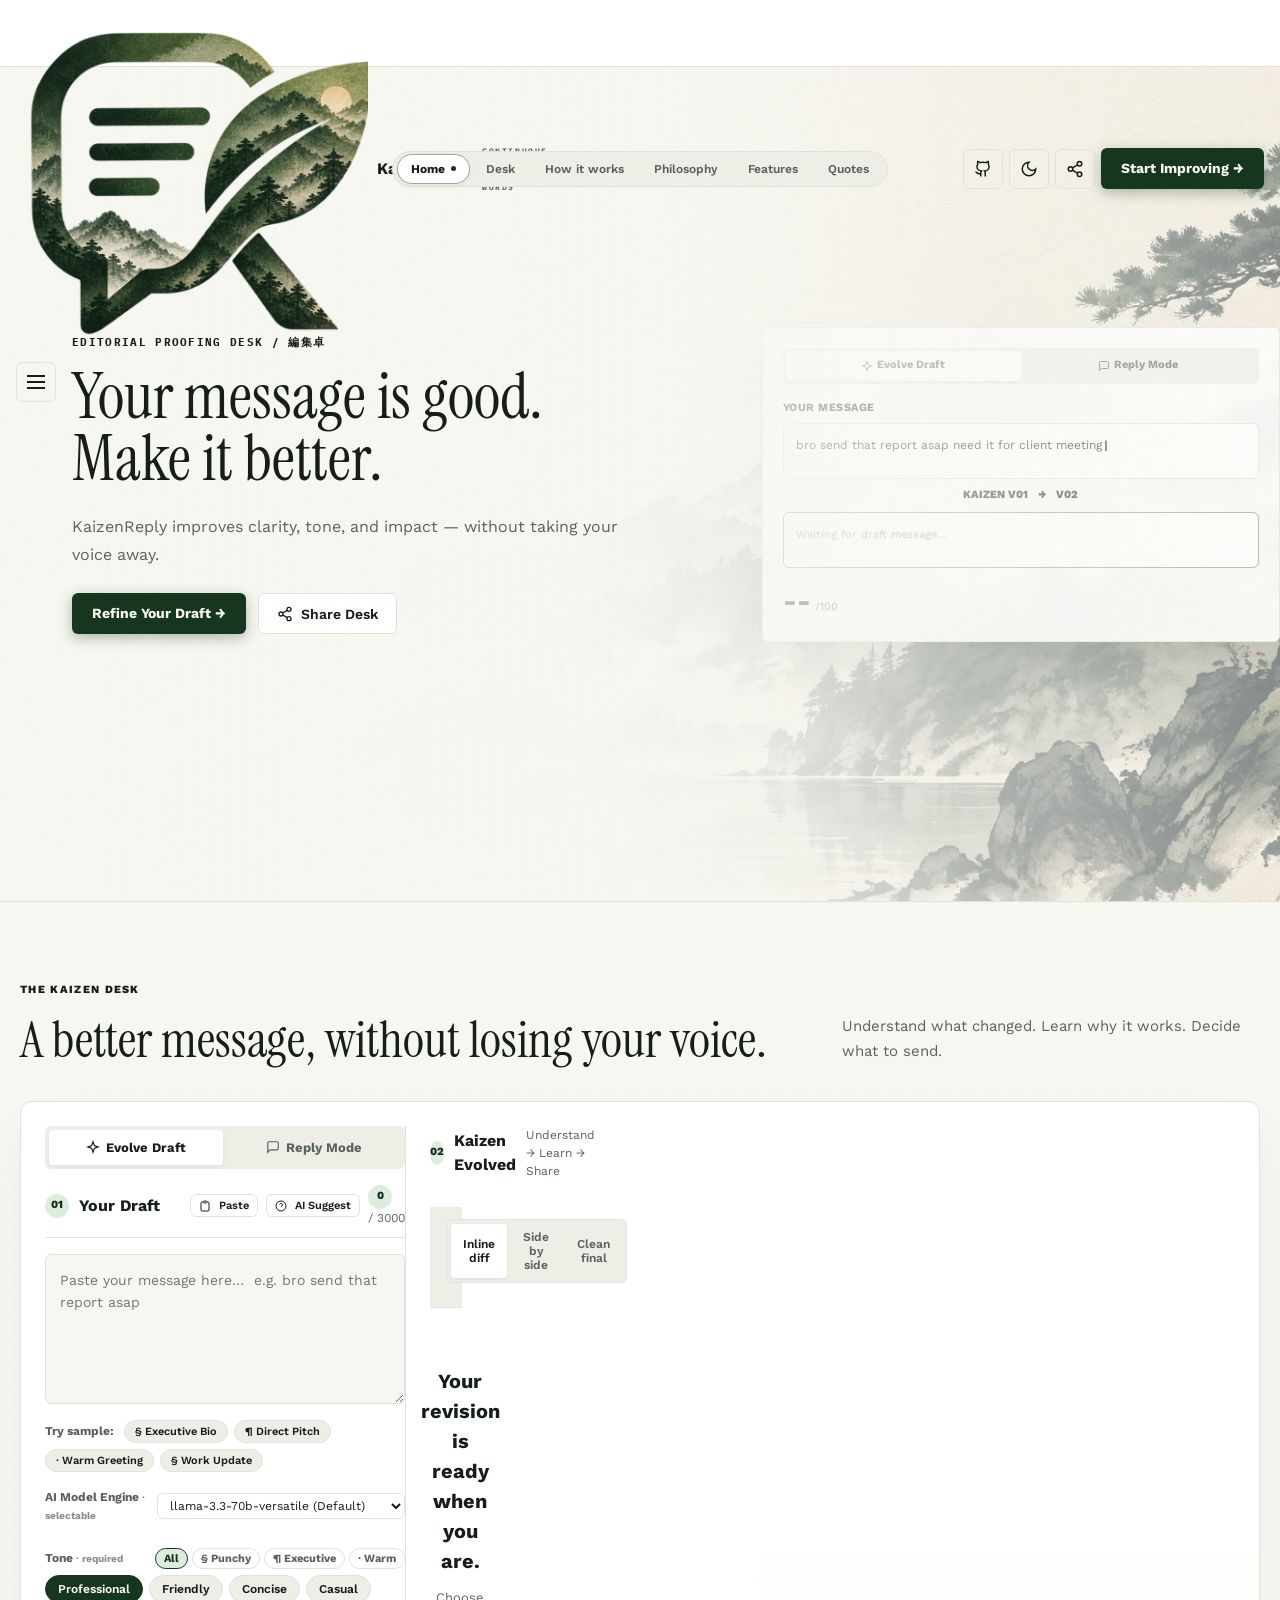
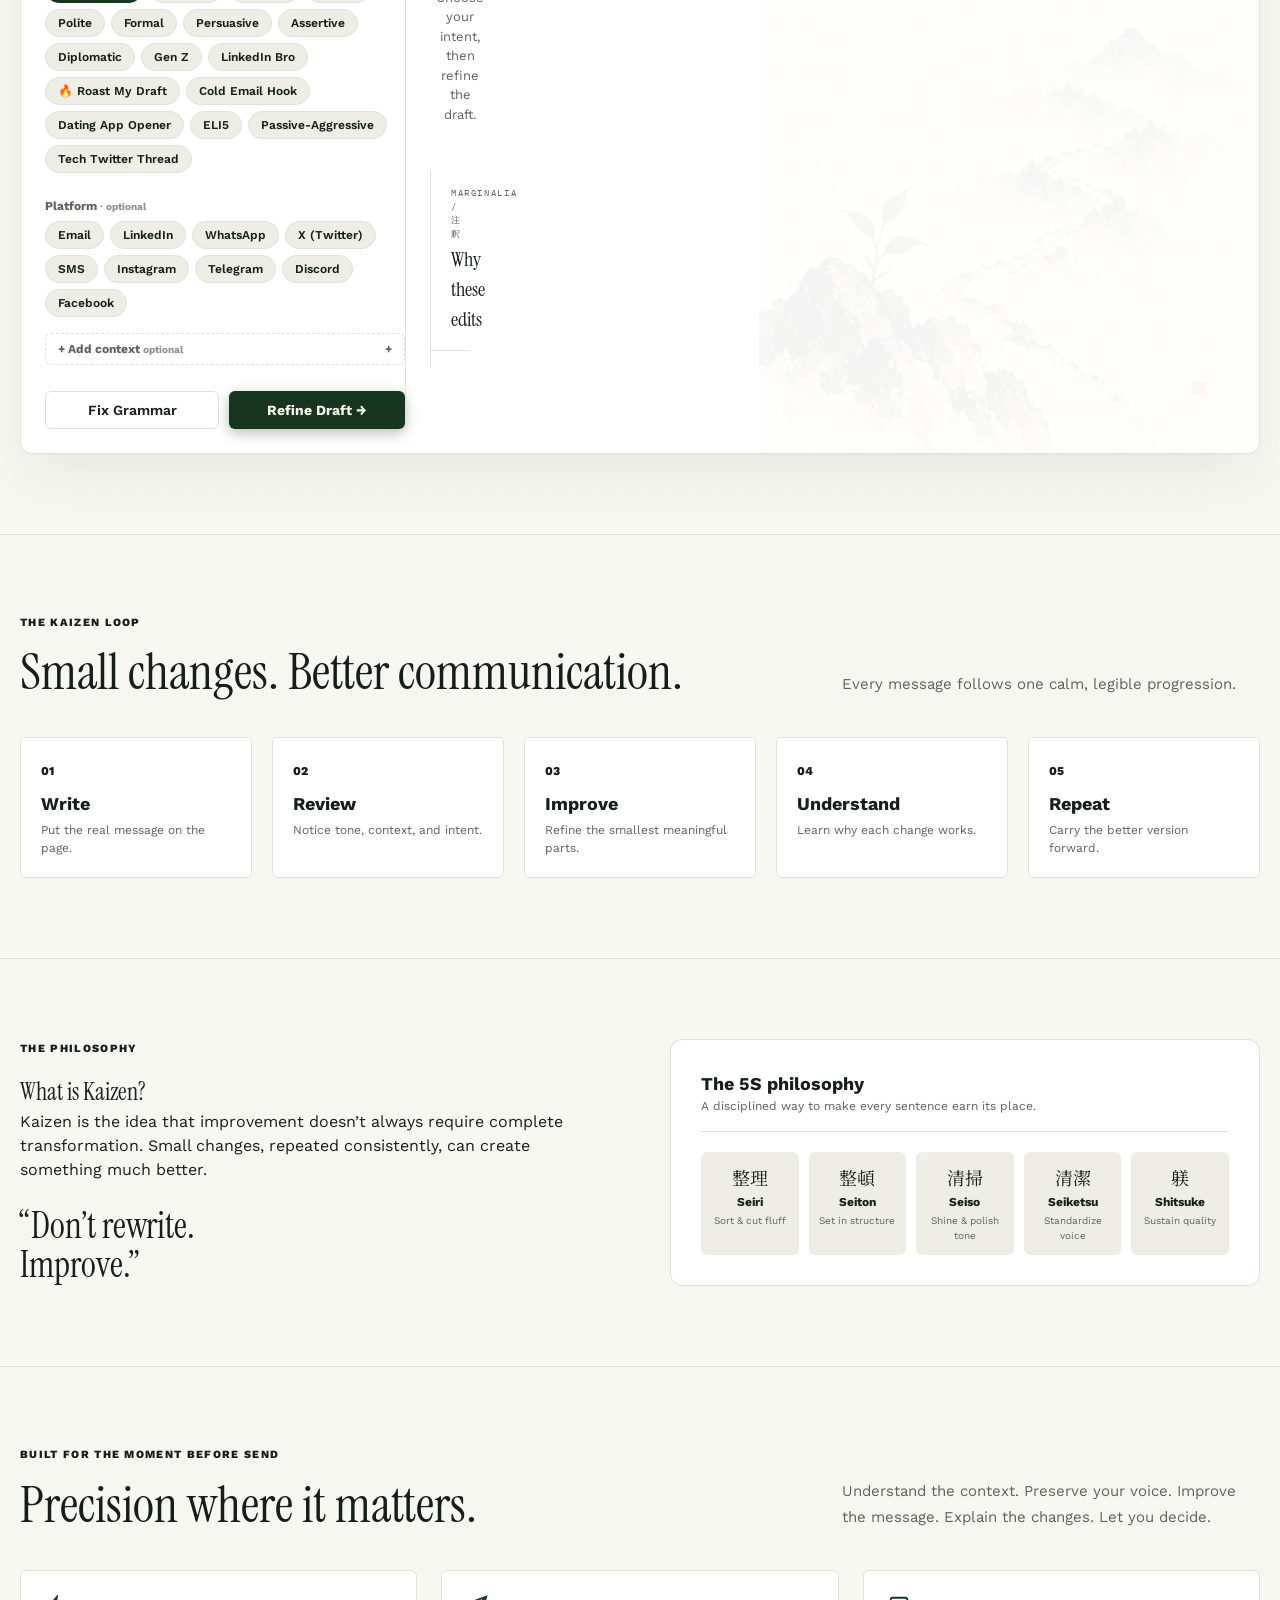
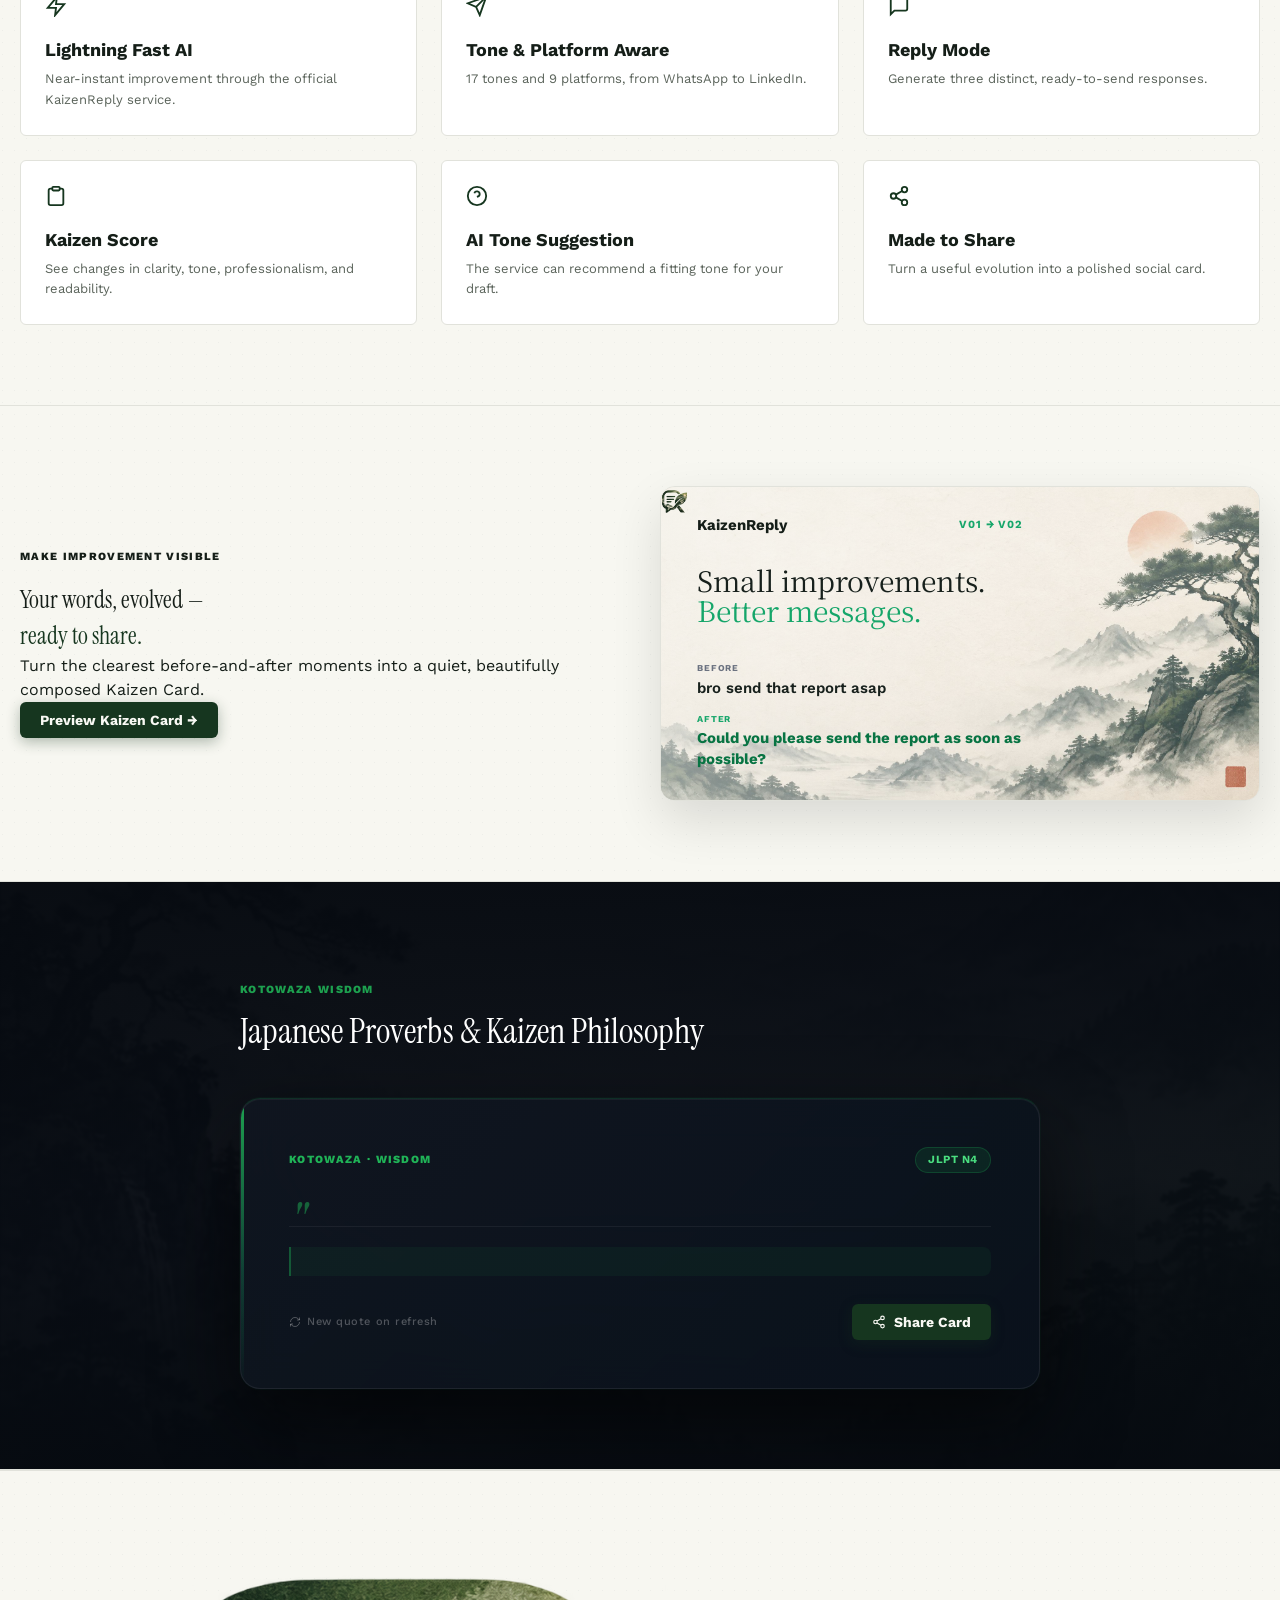
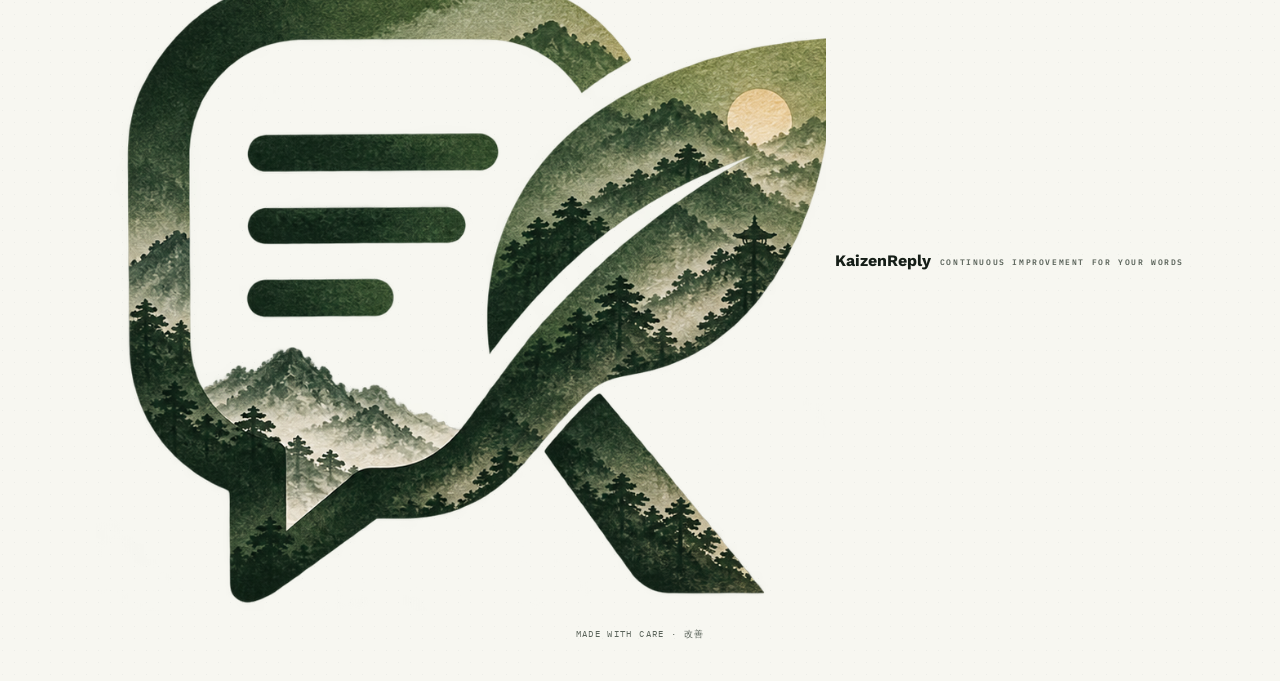
==== commit 27b30751: "feat: merge Lovable editorial UI — oklch palette, seal stamp, 3-panel desk, inline diff tabs, margin" ====
--- a/static/index.html
+++ b/static/index.html
@@ -49,6 +49,7 @@
         <a href="#top" class="brand-lockup">
           <img src="/static/logo-icon.png" class="brand-logo-img" alt="KaizenReply emblem" />
           <b>KaizenReply</b>
+          <div class="brand-tagline">Continuous improvement for your words</div>
         </a>
         <div class="nav-links">
           <a href="#top">Home</a>
@@ -71,16 +72,26 @@
           </button>
           <a href="#desk" class="btn-hero">Start Improving →</a>
         </div>
+        <button id="mobileMenuBtn" class="btn-icon lg-hide" aria-label="Open navigation">
+            <svg width="24" height="24" viewBox="0 0 24 24" fill="none" stroke="currentColor" stroke-width="2"><line x1="3" y1="12" x2="21" y2="12"/><line x1="3" y1="6" x2="21" y2="6"/><line x1="3" y1="18" x2="21" y2="18"/></svg>
+          </button>
       </nav>
     </header>
+    <div id="mobileMenuPanel" class="mobile-nav hidden">
+      <a href="#top">Home</a>
+      <a href="#desk">Desk</a>
+      <a href="#how">How it works</a>
+      <a href="#philosophy">Philosophy</a>
+    </div>
 
     <!-- Hero Section -->
     <section class="hero" id="top">
       <img src="/static/assets/kaizen-hero.jpg" class="hero-art" alt="Misty Japanese mountain landscape on Washi paper" />
       <div class="hero-wash"></div>
+      <div class="hero-gradient-overlay"></div>
       <div class="page-shell hero-grid">
         <div class="hero-copy">
-          <p class="eyebrow">Continuous improvement for your words</p>
+          <p class="eyebrow" style="font-family: var(--font-mono);">Editorial proofing desk / 編集卓</p>
           <h1>Your message is good.<br /><em>Make it better.</em></h1>
           <p class="hero-lede">KaizenReply improves clarity, tone, and impact — without taking your voice away.</p>
           <div class="hero-actions">
@@ -131,6 +142,7 @@
           <img src="/static/assets/kaizen-desk.jpg" alt="Ink path artwork" class="desk-art" />
           
           <!-- Input Draft Column -->
+          <div class="desk-frame-inner">
           <div class="desk-column draft-column">
             <div class="mode-tabs">
               <button id="modeEvolve" class="active">
@@ -250,17 +262,32 @@
               <small>Understand → Learn → Share</small>
             </div>
 
+            <div class="proof-tab-bar">
+              <div class="manuscript-tabs" id="manuscriptTabs">
+                <button class="manuscript-tab active" data-tab="refined">Inline diff</button>
+                <button class="manuscript-tab" data-tab="sidebyside">Side by side</button>
+                <button class="manuscript-tab" data-tab="original">Clean final</button>
+              </div>
+              <div class="proof-word-stats" id="proofWordStats"></div>
+            </div>
             <div id="outputContainer" class="evolved-result">
-              <!-- Default Empty State -->
               <div class="result-state" id="emptyOutputState">
                 <svg width="32" height="32" viewBox="0 0 24 24" fill="none" stroke="currentColor" stroke-width="2" style="color:var(--primary);"><path d="m12 3-1.912 5.813a2 2 0 0 1-1.275 1.275L3 12l5.813 1.912a2 2 0 0 1 1.275 1.275L12 21l1.912-5.813a2 2 0 0 1 1.275-1.275L21 12l-5.813-1.912a2 2 0 0 1-1.275-1.275L12 3Z"/></svg>
-                <h3>Your evolved message will appear here.</h3>
-                <p>You will see what changed, why it changed, and how the message improved.</p>
-              </div>
-            </div>
-
+                <h3>Your revision is ready when you are.</h3>
+                <p>Choose your intent, then refine the draft.</p>
+              </div>
+            </div>
+
+            
+          <aside class="desk-column desk-marginalia-aside" id="marginaliaAside">
+            <div class="desk-panel-head">
+              <div class="desk-panel-eyebrow">Marginalia / 注釈</div>
+              <h3 class="desk-panel-title">Why these edits</h3>
+            </div>
+            <div id="marginaliaPanel" class="divide-notes"></div>
+            <div id="takeawayPanel" class="takeaway-box hidden"></div>
             <!-- Recent History Section -->
-            <div id="historySection" class="history-section hidden" style="margin-top:20px;border-top:1px solid var(--border);padding-top:14px;">
+            <div id="historySection" class="history-section hidden" style="border-top:1px solid var(--border);padding-top:14px;">
               <div style="display:flex;align-items:center;justify-content:space-between;margin-bottom:10px;">
                 <span style="font-size:12px;font-weight:800;color:var(--muted-foreground);display:flex;align-items:center;gap:6px;">
                   <svg width="13" height="13" viewBox="0 0 24 24" fill="none" stroke="currentColor" stroke-width="2"><path d="M3 7V5a2 2 0 0 1 2-2h2"/><path d="M17 3h2a2 2 0 0 1 2 2v2"/><path d="M21 17v2a2 2 0 0 1-2 2h-2"/><path d="M7 21H5a2 2 0 0 1-2-2v-2"/><path d="M7 8h10"/><path d="M7 12h10"/><path d="M7 16h10"/></svg>
@@ -270,7 +297,8 @@
               </div>
               <div id="historyList" style="display:flex;flex-direction:column;gap:8px;max-height:220px;overflow-y:auto;"></div>
             </div>
-          </div>
+          </aside>
+        </div>
         </div>
       </div>
     </section>
@@ -523,13 +551,9 @@
         <a href="#top" class="brand-lockup">
           <img src="/static/logo-icon.png" class="brand-logo-img" alt="KaizenReply logo" />
           <b>KaizenReply</b>
+          <div class="brand-tagline">Continuous improvement for your words</div>
         </a>
-        <p>Improve every message. One Kaizen at a time.</p>
-        <div>
-          <a href="https://github.com/MKishoreDev/KaizenReply" target="_blank" rel="noreferrer">GitHub</a>
-          <a href="https://github.com/MKishoreDev/KaizenReply/blob/main/LICENSE" target="_blank" rel="noreferrer">MIT Open Source</a>
-          <span>Built by MKishoreDev</span>
-        </div>
+        <p class="footer-made">Made with care · 改善</p>
       </div>
     </footer>
 
--- a/static/styles.css
+++ b/static/styles.css
@@ -3,72 +3,53 @@
    v3.0 — Glassmorphism · Dark Mode Elegance · Kaizen Animations
    ========================================================================== */
 
-@import url('https://fonts.googleapis.com/css2?family=Instrument+Serif:ital@0;1&family=Manrope:wght@400;500;600;700;800&family=Noto+Serif+JP:wght@400;600;700&display=swap');
+@import url('https://fonts.googleapis.com/css2?family=Work+Sans:wght@400;500;600;700&family=Instrument+Serif:ital@0;1&family=IBM+Plex+Mono:wght@400;500;600&family=Noto+Serif+JP:wght@400;600;700&display=swap');
 
 /* ── Design Tokens — Matte Washi Paper & Deep Moss Palette ───────────────── */
 :root {
   --radius: 0.375rem;
-  --background: #f5f5f0;
-  --foreground: #1c2420;
-  --card: #fcfcfa;
-  --card-foreground: #1c2420;
-  --popover: #fcfcfa;
-  --popover-foreground: #1c2420;
-  --primary: #1b4332;
-  --primary-emphasis: #123023;
-  --primary-foreground: #ffffff;
-  --secondary: #ecece5;
-  --secondary-foreground: #1c2420;
-  --muted: #ecece5;
-  --muted-foreground: #6b726d;
-  --accent: #e2ede7;
-  --accent-foreground: #1b4332;
-  --destructive: #c94a36;
-  --destructive-foreground: #ffffff;
-  --border: #e2e5dc;
-  --input: #daddd3;
-  --ring: #1b4332;
-  --hanko: #c94a36;
-  --washi-deep: #ebebe4;
-  --font-sans: 'Manrope', system-ui, sans-serif;
+  --background: oklch(0.975 0.008 106);
+  --foreground: oklch(0.225 0.018 153);
+  --card: oklch(1 0 0);
+  --primary: oklch(0.30 0.055 151);
+  --primary-foreground: oklch(0.98 0.006 105);
+  --secondary: oklch(0.948 0.010 105);
+  --muted: oklch(0.952 0.007 105);
+  --muted-foreground: oklch(0.49 0.018 145);
+  --accent: oklch(0.93 0.025 151);
+  --accent-foreground: oklch(0.28 0.05 151);
+  --destructive: oklch(0.577 0.245 27.325);
+  --border: oklch(0.91 0.009 112);
+  --input: oklch(0.88 0.010 112);
+  --ring: oklch(0.48 0.08 151);
+  --seal: oklch(0.56 0.16 34);
+  --proof: oklch(0.992 0.004 105);
+  --ink-soft: oklch(0.40 0.018 153);
+  --hanko: var(--seal);
+  --font-sans: 'Work Sans', system-ui, sans-serif;
   --font-display: 'Instrument Serif', 'Noto Serif JP', serif;
   --font-jp: 'Noto Serif JP', serif;
-  --font-mono: 'Manrope', monospace;
-
-  /* Tactile Matte Washi Paper variables */
-  --glass-bg: #fcfcf9;
-  --glass-border: #e2e5dc;
-  --glass-shadow: 0 4px 20px rgba(27, 67, 50, 0.04), 0 1px 0 #ffffff inset;
+  --font-mono: 'IBM Plex Mono', monospace;
+  --glass-bg: var(--card);
 }
 
 [data-theme="dark"], .dark {
-  --background: #0d1117;
-  --foreground: #e6edf3;
-  --card: #151b23;
-  --card-foreground: #e6edf3;
-  --popover: #151b23;
-  --popover-foreground: #e6edf3;
-  --primary: #2d6a4f;
-  --primary-emphasis: #1b4332;
-  --primary-foreground: #ffffff;
-  --secondary: #1f2630;
-  --secondary-foreground: #e6edf3;
-  --muted: #1f2630;
-  --muted-foreground: #8b949e;
-  --accent: #193226;
-  --accent-foreground: #52b788;
-  --destructive: #e54d38;
-  --destructive-foreground: #ffffff;
-  --border: #262e3a;
-  --input: #202732;
-  --ring: #2d6a4f;
-  --hanko: #e54d38;
-  --washi-deep: #0a0e14;
-
-  /* Dark Matte Paper variables */
-  --glass-bg: #151b23;
-  --glass-border: #262e3a;
-  --glass-shadow: 0 4px 20px rgba(0, 0, 0, 0.4), 0 1px 0 rgba(255,255,255,0.03) inset;
+  --background: oklch(0.17 0.018 156);
+  --foreground: oklch(0.94 0.012 105);
+  --card: oklch(0.205 0.018 156);
+  --primary: oklch(0.73 0.105 151);
+  --primary-foreground: oklch(0.15 0.025 156);
+  --secondary: oklch(0.245 0.018 156);
+  --muted: oklch(0.245 0.018 156);
+  --muted-foreground: oklch(0.72 0.018 115);
+  --accent: oklch(0.28 0.035 151);
+  --border: oklch(0.36 0.018 156);
+  --input: oklch(0.40 0.018 156);
+  --ring: oklch(0.67 0.10 151);
+  --seal: oklch(0.64 0.17 34);
+  --proof: oklch(0.19 0.014 156);
+  --ink-soft: oklch(0.77 0.018 115);
+  --glass-bg: var(--card);
 }
 
 /* ── Reset & Base ─────────────────────────────────────────────────────── */
@@ -86,8 +67,11 @@
   min-height: 100vh;
   overflow-x: hidden;
   transition: background 0.35s ease, color 0.35s ease;
+  background-image: radial-gradient(circle at 20% 20%, color-mix(in oklab, var(--foreground) 4%, transparent) 0.6px, transparent 0.8px);
+  background-size: 12px 12px;
 }
 img, svg, video, canvas { max-width: 100%; height: auto; }
+::selection { background: color-mix(in oklab, var(--seal) 18%, transparent); }
 
 /* Washi Paper Noise Grain Overlay */
 body::before {
@@ -114,11 +98,8 @@
   position: sticky;
   top: 0;
   z-index: 200;
-  background: var(--glass-bg);
-  backdrop-filter: blur(24px) saturate(180%);
-  -webkit-backdrop-filter: blur(24px) saturate(180%);
-  border-bottom: 1px solid var(--glass-border);
-  box-shadow: var(--glass-shadow);
+  background: var(--card);
+  border-bottom: 1px solid var(--border);
   transition: background 0.35s ease, box-shadow 0.35s ease;
 }
 
@@ -549,16 +530,17 @@
 }
 
 .manuscript-paper {
-  background: var(--card);
+  background: var(--proof);
+  font-family: var(--font-display);
+  font-size: 22px;
+  line-height: 1.8;
+  padding: 32px 36px;
+  position: relative;
+  min-height: 400px;
   border: 1px solid var(--border);
   border-radius: var(--radius);
-  padding: 20px 24px;
-  font-size: 15px;
-  line-height: 1.7;
   color: var(--foreground);
-  min-height: 140px;
   max-width: 100%;
-  position: relative;
 }
 
 .manuscript-paper p {
@@ -990,9 +972,12 @@
 
 /* Header — premium glassmorphism */
 .dark .site-header {
-  background: rgba(7, 11, 17, 0.85);
-  border-bottom-color: rgba(255,255,255,0.05);
-  box-shadow: 0 1px 0 rgba(255,255,255,0.03), 0 8px 32px rgba(0,0,0,0.4);
+  position: sticky;
+  top: 0;
+  z-index: 200;
+  background: var(--card);
+  border-bottom: 1px solid var(--border);
+  transition: background 0.35s ease, box-shadow 0.35s ease;
 }
 
 /* Cards — elevated surfaces with subtle depth layers */
@@ -1818,3 +1803,56 @@
   0%, 100% { transform: scale(1); opacity: 0.9; }
   50% { transform: scale(1.08); opacity: 1; }
 }
+
+@keyframes seal-in {
+  from { opacity: 0; transform: rotate(-8deg) scale(1.25); }
+  to { opacity: 1; transform: rotate(-4deg) scale(1); }
+}
+.kaizen-hanko-seal {
+  position: absolute; bottom: 24px; right: 24px;
+  width: 72px; height: 72px;
+  border-radius: 50%; border: 2px solid var(--seal);
+  display: grid; place-items: center; text-align: center;
+  color: var(--seal); transform: rotate(-4deg);
+  font-family: var(--font-display);
+  animation: seal-in 380ms cubic-bezier(.2,.8,.2,1) both;
+  pointer-events: none;
+}
+.kaizen-hanko-seal span { font-size: 18px; display: block; }
+.kaizen-hanko-seal small { font-family: var(--font-mono); font-size: 6px; text-transform: uppercase; letter-spacing: 0.1em; display: block; }
+
+del.manuscript-del { color: var(--seal); opacity: 0.7; text-decoration: line-through; text-decoration-thickness: 1px; background: transparent; padding: 0; }
+.manuscript-ins { text-decoration: none; border-left: 3px solid var(--primary); padding-left: 20px; display: block; margin-top: 24px; font-style: normal; }
+.desk-frame-inner {
+  display: grid;
+  grid-template-columns: 1fr;
+}
+@media (min-width: 1280px) {
+  .desk-frame-inner {
+    grid-template-columns: 360px minmax(0,1fr) 310px;
+  }
+}
+/* Mobile Nav */
+.mobile-nav { display: grid; grid-template-columns: 1fr 1fr; border-top: 1px solid var(--border); background: var(--card); }
+.mobile-nav a { padding: 16px 20px; font-size: 14px; font-weight: 500; text-decoration: none; color: var(--foreground); }
+.mobile-nav a:hover { background: var(--secondary); }
+.hero-gradient-overlay { position: absolute; inset: 0; z-index: 1; background: linear-gradient(90deg, var(--background) 8%, color-mix(in oklab, var(--background) 88%, transparent) 48%, color-mix(in oklab, var(--background) 36%, transparent) 100%); }
+.hero-copy { position: relative; z-index: 2; }
+.brand-tagline { font-family: var(--font-mono); font-size: 8px; text-transform: uppercase; letter-spacing: 0.2em; color: var(--muted-foreground); margin-top: 1px; }
+.brand-tagline-footer { font-family: var(--font-mono); font-size: 8px; text-transform: uppercase; letter-spacing: 0.2em; color: var(--muted-foreground); margin-top: 4px; }
+.proof-tab-bar { display: flex; align-items: center; justify-content: space-between; gap: 12px; padding: 12px 16px; background: var(--secondary); border-bottom: 1px solid var(--border); flex-wrap: wrap; }
+.proof-word-stats { font-family: var(--font-mono); font-size: 9px; text-transform: uppercase; letter-spacing: 0.15em; color: var(--muted-foreground); white-space: nowrap; }
+.proof-sidebyside { display: grid; grid-template-columns: 1fr 1fr; gap: 28px; }
+.proof-label { font-family: var(--font-mono); font-size: 9px; text-transform: uppercase; letter-spacing: 0.15em; color: var(--muted-foreground); margin-bottom: 12px; }
+.manuscript-clean { font-family: var(--font-display); font-size: 22px; line-height: 1.8; margin: 0; }
+.desk-panel-head { border-bottom: 1px solid var(--border); padding: 16px 20px; }
+.desk-panel-eyebrow { font-family: var(--font-mono); font-size: 9px; text-transform: uppercase; letter-spacing: 0.18em; color: var(--muted-foreground); }
+.desk-panel-title { margin-top: 4px; font-family: var(--font-display); font-size: 20px; font-weight: 400; margin-bottom: 0; }
+.divide-notes { }
+.marginalia-note-item { padding: 20px; border-bottom: 1px solid var(--border); }
+.marginalia-note-num { font-family: var(--font-mono); font-size: 9px; color: var(--seal); margin-bottom: 8px; }
+.marginalia-note-title { font-size: 14px; font-weight: 600; margin: 0 0 6px; }
+.desk-marginalia-aside { border-top: 1px solid var(--border); background: var(--secondary); }
+@media (min-width: 1280px) { .desk-marginalia-aside { border-top: none; border-left: 1px solid var(--border); } }
+.footer-made { font-family: var(--font-mono); font-size: 9px; text-transform: uppercase; letter-spacing: 0.15em; color: var(--muted-foreground); }
+@media (max-width: 768px) { .proof-sidebyside { grid-template-columns: 1fr; } }
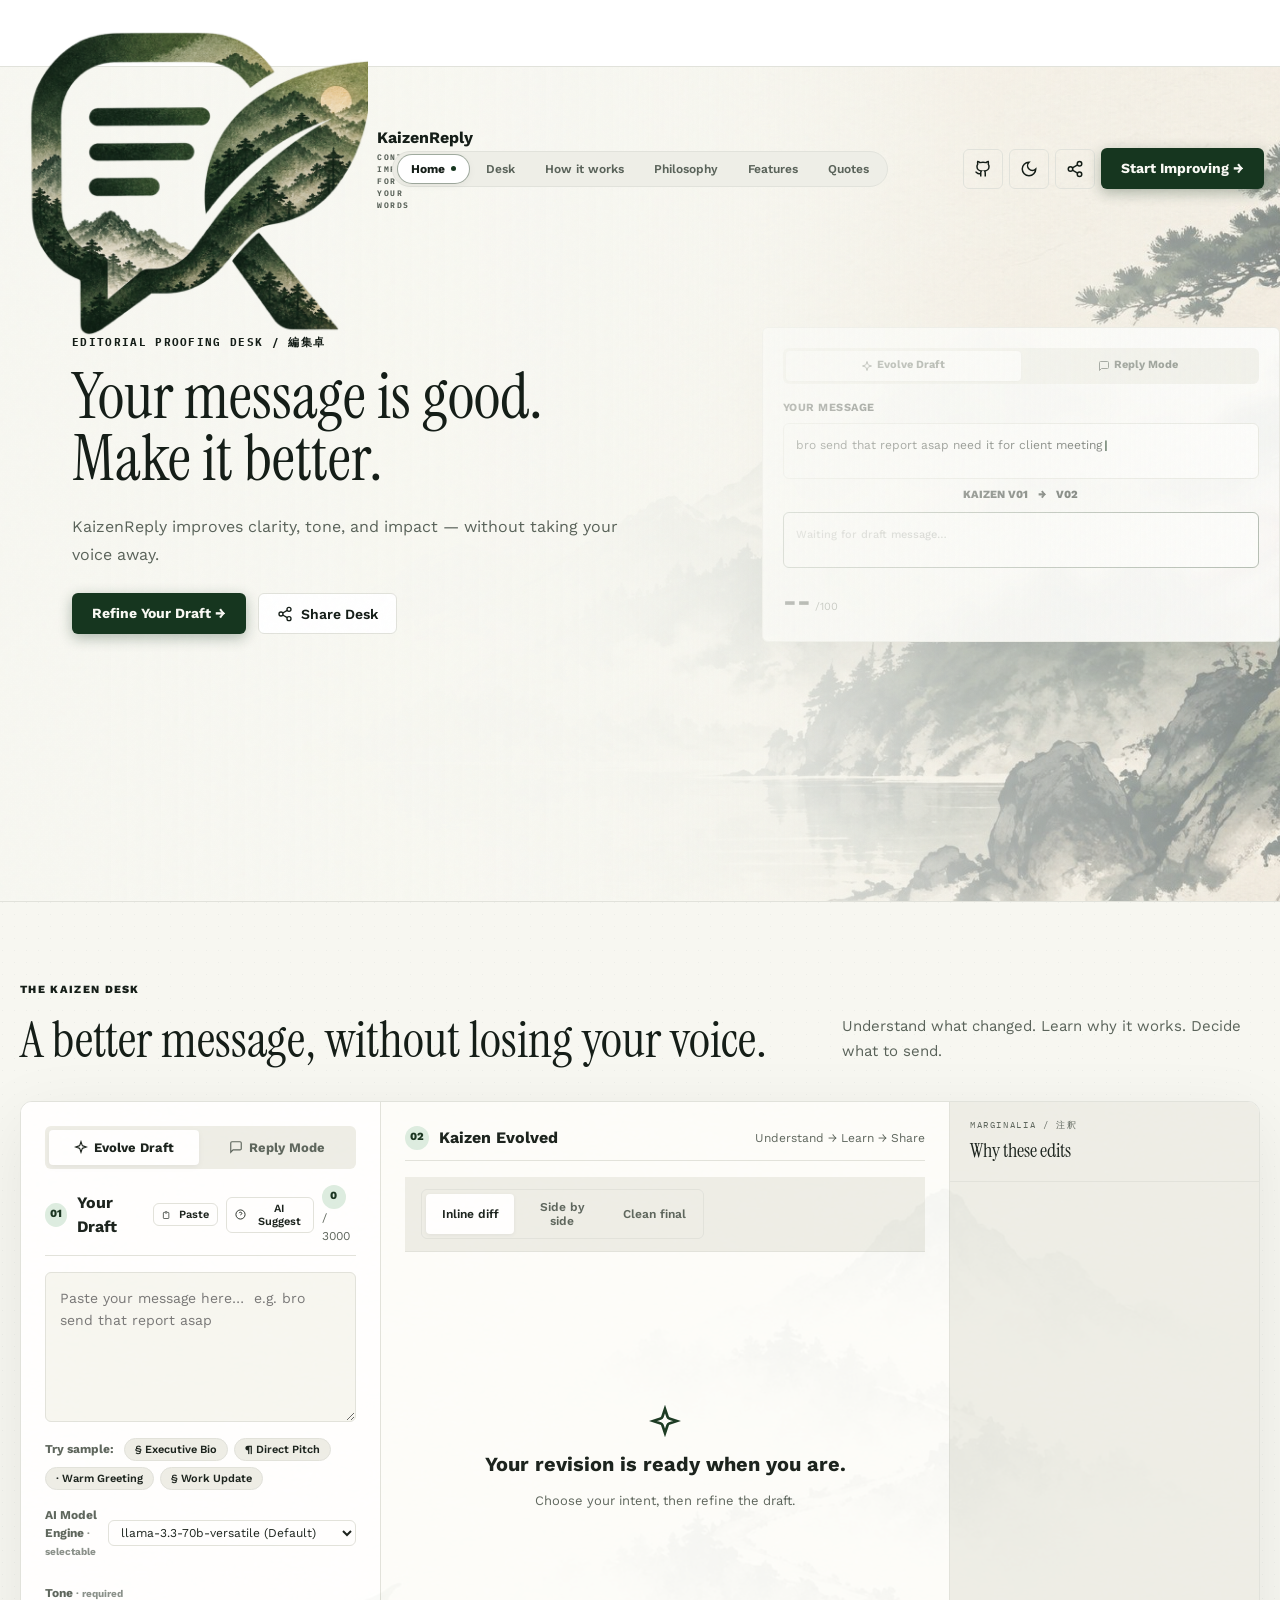
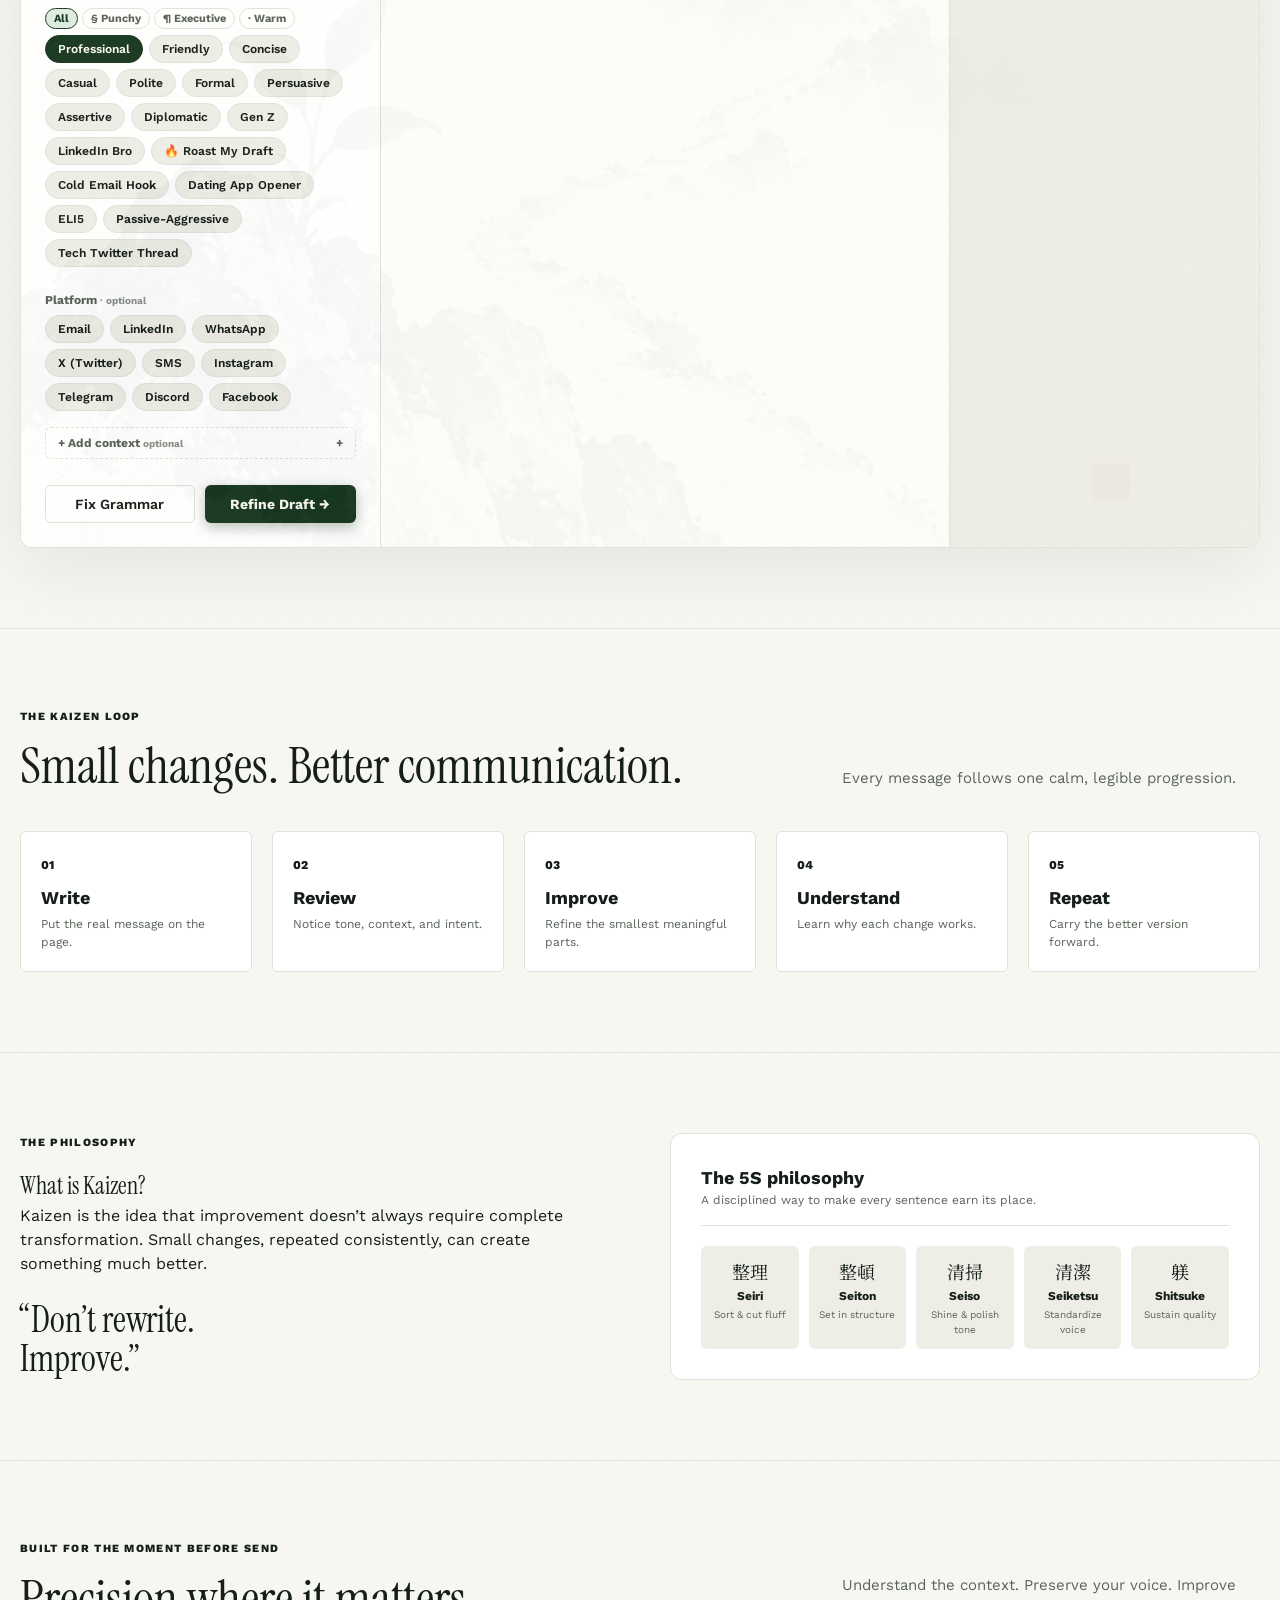
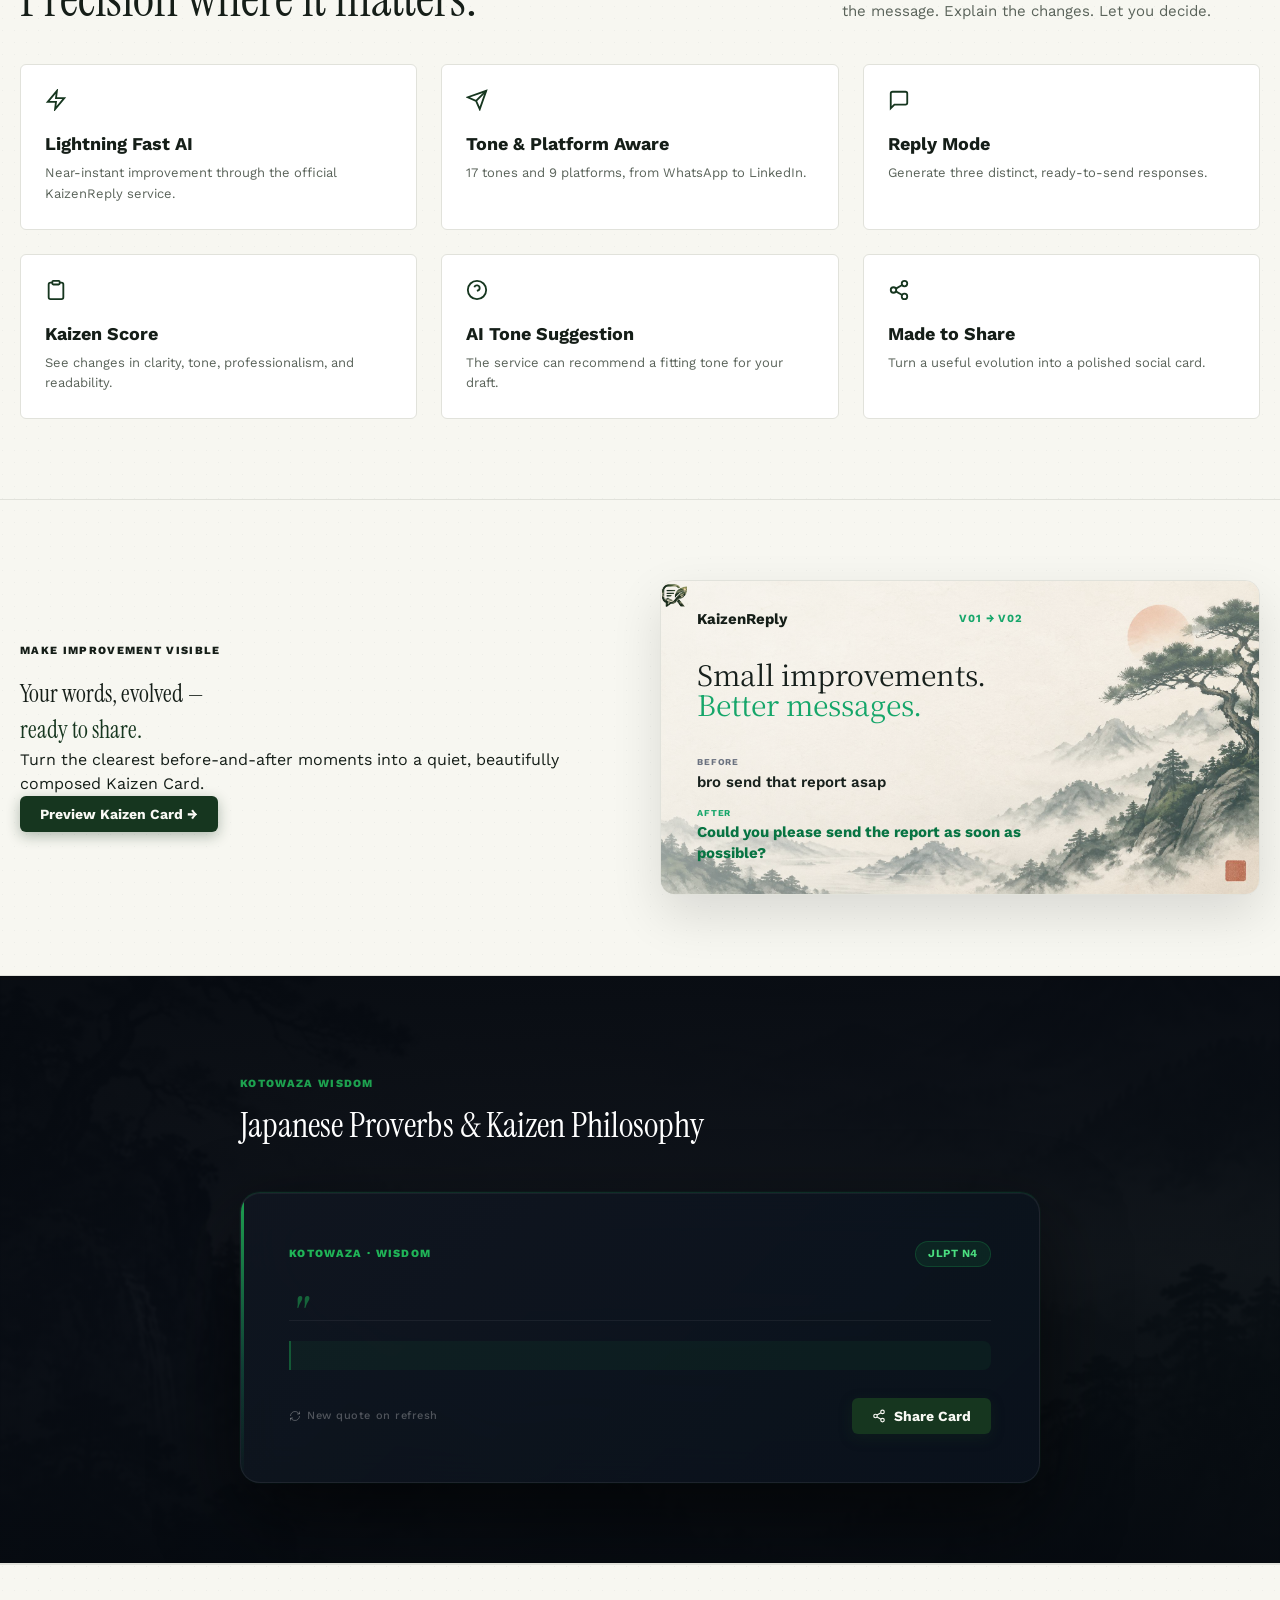
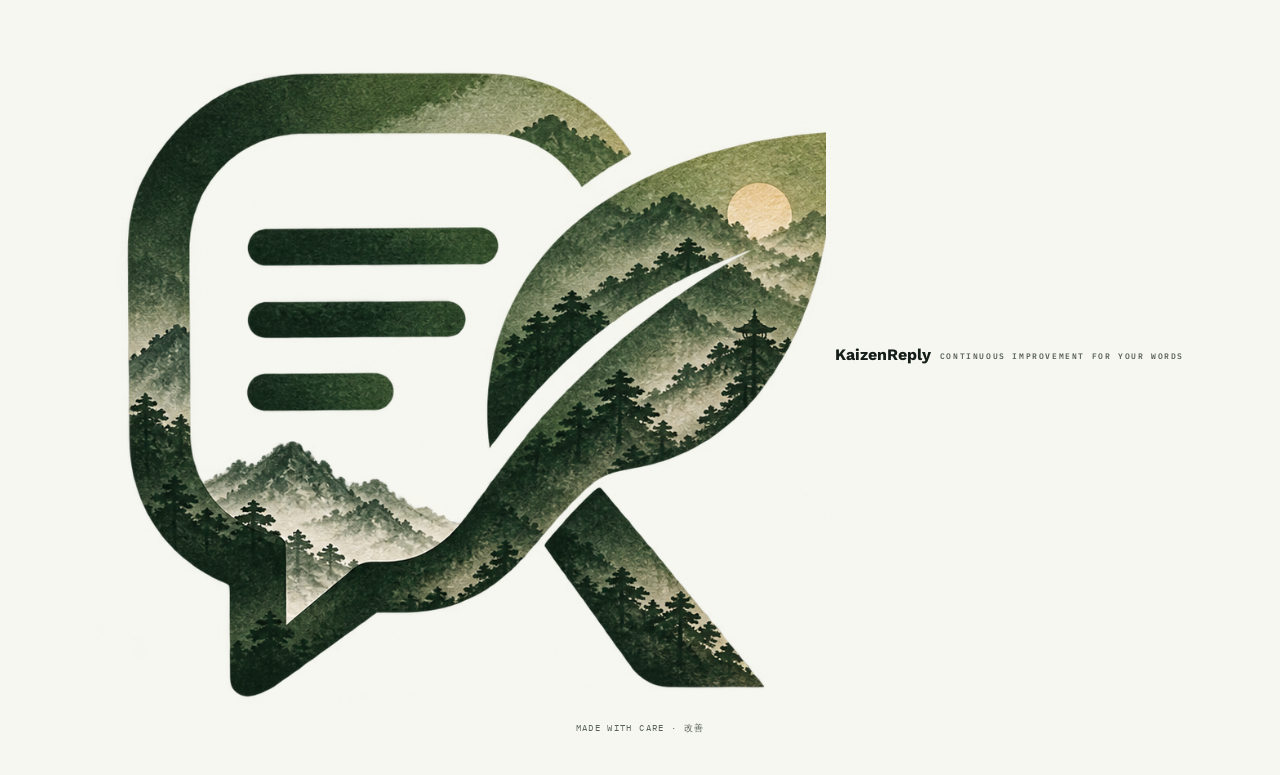
==== commit 3775104a: "fix(responsive): fix desk 3-panel layout, restore runKaizenAction fetch, streamline mobile navbar an" ====
--- a/static/index.html
+++ b/static/index.html
@@ -48,8 +48,10 @@
       <nav class="nav-shell" aria-label="Main navigation">
         <a href="#top" class="brand-lockup">
           <img src="/static/logo-icon.png" class="brand-logo-img" alt="KaizenReply emblem" />
-          <b>KaizenReply</b>
-          <div class="brand-tagline">Continuous improvement for your words</div>
+          <div class="brand-text-wrap">
+            <b>KaizenReply</b>
+            <div class="brand-tagline">Continuous improvement for your words</div>
+          </div>
         </a>
         <div class="nav-links">
           <a href="#top">Home</a>
@@ -60,7 +62,7 @@
           <a href="#quotes">Quotes</a>
         </div>
         <div class="nav-actions">
-          <a href="https://github.com/MKishoreDev/KaizenReply" target="_blank" rel="noreferrer" class="btn-icon" aria-label="GitHub Repository">
+          <a href="https://github.com/MKishoreDev/KaizenReply" target="_blank" rel="noreferrer" class="btn-icon nav-gh-btn" aria-label="GitHub Repository">
             <svg width="18" height="18" viewBox="0 0 24 24" fill="none" stroke="currentColor" stroke-width="2"><path d="M15 22v-4a4.8 4.8 0 0 0-1-3.5c3 0 6-2 6-5.5.08-1.25-.27-2.48-1-3.5.28-1.15.28-2.35 0-3.5 0 0-1 0-3 1.5-2.64-.5-5.36-.5-8 0C6 2 5 2 5 2c-.3 1.15-.3 2.35 0 3.5A5.403 5.403 0 0 0 4 9c0 3.5 3 5.5 6 5.5-.39.49-.68 1.05-.85 1.65-.17.6-.22 1.23-.15 1.85v4"/><path d="M9 18c-4.51 2-5-2-7-2"/></svg>
           </a>
           <button id="themeToggle" class="btn-icon" aria-label="Toggle theme">
@@ -70,11 +72,11 @@
           <button id="shareWebBtn" class="btn-icon" aria-label="Share KaizenReply">
             <svg width="18" height="18" viewBox="0 0 24 24" fill="none" stroke="currentColor" stroke-width="2"><circle cx="18" cy="5" r="3"/><circle cx="6" cy="12" r="3"/><circle cx="18" cy="19" r="3"/><line x1="8.59" y1="13.51" x2="15.42" y2="17.49"/><line x1="15.41" y1="6.51" x2="8.59" y2="10.49"/></svg>
           </button>
-          <a href="#desk" class="btn-hero">Start Improving →</a>
-        </div>
-        <button id="mobileMenuBtn" class="btn-icon lg-hide" aria-label="Open navigation">
-            <svg width="24" height="24" viewBox="0 0 24 24" fill="none" stroke="currentColor" stroke-width="2"><line x1="3" y1="12" x2="21" y2="12"/><line x1="3" y1="6" x2="21" y2="6"/><line x1="3" y1="18" x2="21" y2="18"/></svg>
+          <a href="#desk" class="btn-hero nav-start-btn">Start Improving →</a>
+          <button id="mobileMenuBtn" class="btn-icon mobile-menu-toggle" aria-label="Open navigation">
+            <svg width="20" height="20" viewBox="0 0 24 24" fill="none" stroke="currentColor" stroke-width="2"><line x1="3" y1="12" x2="21" y2="12"/><line x1="3" y1="6" x2="21" y2="6"/><line x1="3" y1="18" x2="21" y2="18"/></svg>
           </button>
+        </div>
       </nav>
     </header>
     <div id="mobileMenuPanel" class="mobile-nav hidden">
@@ -82,6 +84,8 @@
       <a href="#desk">Desk</a>
       <a href="#how">How it works</a>
       <a href="#philosophy">Philosophy</a>
+      <a href="#features">Features</a>
+      <a href="#quotes">Quotes</a>
     </div>
 
     <!-- Hero Section -->
@@ -277,8 +281,9 @@
                 <p>Choose your intent, then refine the draft.</p>
               </div>
             </div>
-
-            
+          </div>
+
+          <!-- Marginalia Column -->
           <aside class="desk-column desk-marginalia-aside" id="marginaliaAside">
             <div class="desk-panel-head">
               <div class="desk-panel-eyebrow">Marginalia / 注釈</div>
--- a/static/styles.css
+++ b/static/styles.css
@@ -293,11 +293,14 @@
 .section-heading > p { color: var(--muted-foreground); line-height: 1.7; font-size: 15px; max-width: 540px; }
 
 .desk-frame {
-  position: relative; display: grid; grid-template-columns: 1fr 1fr; gap: 24px;
-  background: var(--card); border: 1px solid var(--border); border-radius: calc(var(--radius) * 2);
-  padding: 24px; box-shadow: 0 25px 50px -12px rgba(0,0,0,0.08); overflow: hidden;
-}
-.desk-art { position: absolute; right: 0; bottom: 0; opacity: 0.05; pointer-events: none; max-width: 500px; height: auto; }
+  position: relative;
+  overflow: hidden;
+  background: var(--card);
+  border: 1px solid var(--border);
+  border-radius: calc(var(--radius) * 2);
+  box-shadow: 0 20px 70px color-mix(in oklab, var(--foreground) 8%, transparent);
+}
+.desk-art { position: absolute; inset: 0; width: 100%; height: 100%; object-fit: cover; opacity: 0.035; pointer-events: none; }
 
 .desk-column { display: flex; flex-direction: column; gap: 16px; }
 .mode-tabs { display: flex; gap: 4px; background: var(--secondary); padding: 4px; border-radius: var(--radius); }
@@ -373,8 +376,42 @@
 .draft-actions button { flex: 1; justify-content: center; }
 .shortcut { font-size: 11px; color: var(--muted-foreground); text-align: center; margin: 0; }
 
-/* Output Panel */
-.output-column { border-left: 1px solid var(--border); padding-left: 24px; }
+/* ── Desk Columns ─────────────────────────────────────────────────────── */
+.draft-column {
+  padding: 24px;
+  background: var(--card);
+  min-width: 0;
+  border-bottom: 1px solid var(--border);
+}
+@media (min-width: 1280px) {
+  .draft-column {
+    border-bottom: none;
+    border-right: 1px solid var(--border);
+  }
+}
+
+.output-column {
+  padding: 24px;
+  background: var(--proof);
+  min-width: 0;
+  border-bottom: 1px solid var(--border);
+}
+@media (min-width: 1280px) {
+  .output-column {
+    border-bottom: none;
+  }
+}
+
+.desk-marginalia-aside {
+  padding: 0;
+  background: var(--secondary);
+  min-width: 0;
+}
+@media (min-width: 1280px) {
+  .desk-marginalia-aside {
+    border-left: 1px solid var(--border);
+  }
+}
 .result-state { min-height: 380px; display: flex; flex-direction: column; align-items: center; justify-content: center; text-align: center; padding: 30px; gap: 12px; }
 .result-state h3 { font-size: 20px; margin: 0; font-family: var(--font-sans); font-weight: 700; }
 .result-state p { color: var(--muted-foreground); font-size: 13px; max-width: 300px; margin: 0; }
@@ -1304,13 +1341,15 @@
   .vertical-kaizen { display: none; }
   .mini-preview { width: 100%; max-width: 100%; }
 
-  .desk-frame { grid-template-columns: 1fr; }
-  .output-column { border-left: none; border-top: 1px solid var(--border); padding-left: 0; padding-top: 24px; }
   .section-heading { grid-template-columns: 1fr; gap: 16px; margin-bottom: 24px; }
   .philosophy-grid { grid-template-columns: 1fr; }
   .process-grid, .feature-grid { grid-template-columns: 1fr 1fr; }
   .five-s-grid { grid-template-columns: repeat(5, 1fr); }
-  .nav-links { display: none; }
+  .nav-links { display: none !important; }
+  .nav-start-btn { display: none !important; }
+  .nav-gh-btn { display: none !important; }
+  .mobile-menu-toggle { display: inline-flex !important; }
+  .brand-tagline { display: none !important; }
   .share-showcase-grid { grid-template-columns: 1fr; gap: 24px; }
   .quote-header { flex-direction: column; align-items: flex-start; }
 
@@ -1320,9 +1359,8 @@
 @media (max-width: 768px) {
   .page-shell { width: calc(100% - 24px); }
   .nav-shell { display: flex; justify-content: space-between; align-items: center; height: 60px; width: 100%; padding-inline: 12px; }
-  .nav-actions { gap: 8px; }
-  .nav-actions .btn-hero { padding: 10px 16px; font-size: 13px; min-height: 44px; display: inline-flex; align-items: center; justify-content: center; }
-  .nav-actions .btn-icon { width: 44px; height: 44px; display: inline-flex; align-items: center; justify-content: center; }
+  .nav-actions { gap: 6px; }
+  .nav-actions .btn-icon { width: 38px; height: 38px; display: inline-flex; align-items: center; justify-content: center; }
 
   /* Touch hit target optimization for mobile */
   .btn-hero, .btn-paper, .chip, .demo-btn, .tag-btn, .mode-switch button {
@@ -1336,7 +1374,8 @@
   .hero-actions .btn-hero, .hero-actions .btn-paper { width: 100%; justify-content: center; min-height: 48px; }
 
   .desk-section { padding: 40px 0; }
-  .desk-frame { padding: 14px; gap: 16px; }
+  .draft-column, .output-column { padding: 18px 14px; }
+  .manuscript-paper { padding: 18px 14px; min-height: 220px; font-size: 18px; }
 
   .demo-row { overflow-x: auto; padding-bottom: 6px; flex-wrap: nowrap; -webkit-overflow-scrolling: touch; scroll-snap-type: x mandatory; }
   .demo-row button { flex-shrink: 0; scroll-snap-align: start; }
@@ -1373,6 +1412,15 @@
   .modal-card { max-width: 96vw; padding: 14px; gap: 10px; }
   .modal-actions { flex-direction: column; gap: 8px; }
   .modal-actions button { width: 100%; }
+
+  .proof-tab-bar { flex-direction: column; align-items: stretch; gap: 8px; }
+  .manuscript-tabs { width: 100%; display: flex; }
+  .manuscript-tab { flex: 1; text-align: center; padding: 6px 2px; font-size: 11px; }
+  .proof-word-stats { text-align: center; }
+
+  .kaizen-hanko-seal { width: 52px; height: 52px; bottom: 10px; right: 10px; }
+  .kaizen-hanko-seal span { font-size: 14px; }
+  .kaizen-hanko-seal small { font-size: 5px; }
 
   .quote-card { padding: 20px 14px; }
   .quote-card__kanji { font-size: clamp(1.3rem, 4.8vw, 2.1rem); margin-bottom: 8px; }
@@ -1837,6 +1885,8 @@
 .mobile-nav a { padding: 16px 20px; font-size: 14px; font-weight: 500; text-decoration: none; color: var(--foreground); }
 .mobile-nav a:hover { background: var(--secondary); }
 .hero-gradient-overlay { position: absolute; inset: 0; z-index: 1; background: linear-gradient(90deg, var(--background) 8%, color-mix(in oklab, var(--background) 88%, transparent) 48%, color-mix(in oklab, var(--background) 36%, transparent) 100%); }
+.brand-text-wrap { display: flex; flex-direction: column; min-width: 0; }
+.mobile-menu-toggle { display: none; }
 .hero-copy { position: relative; z-index: 2; }
 .brand-tagline { font-family: var(--font-mono); font-size: 8px; text-transform: uppercase; letter-spacing: 0.2em; color: var(--muted-foreground); margin-top: 1px; }
 .brand-tagline-footer { font-family: var(--font-mono); font-size: 8px; text-transform: uppercase; letter-spacing: 0.2em; color: var(--muted-foreground); margin-top: 4px; }
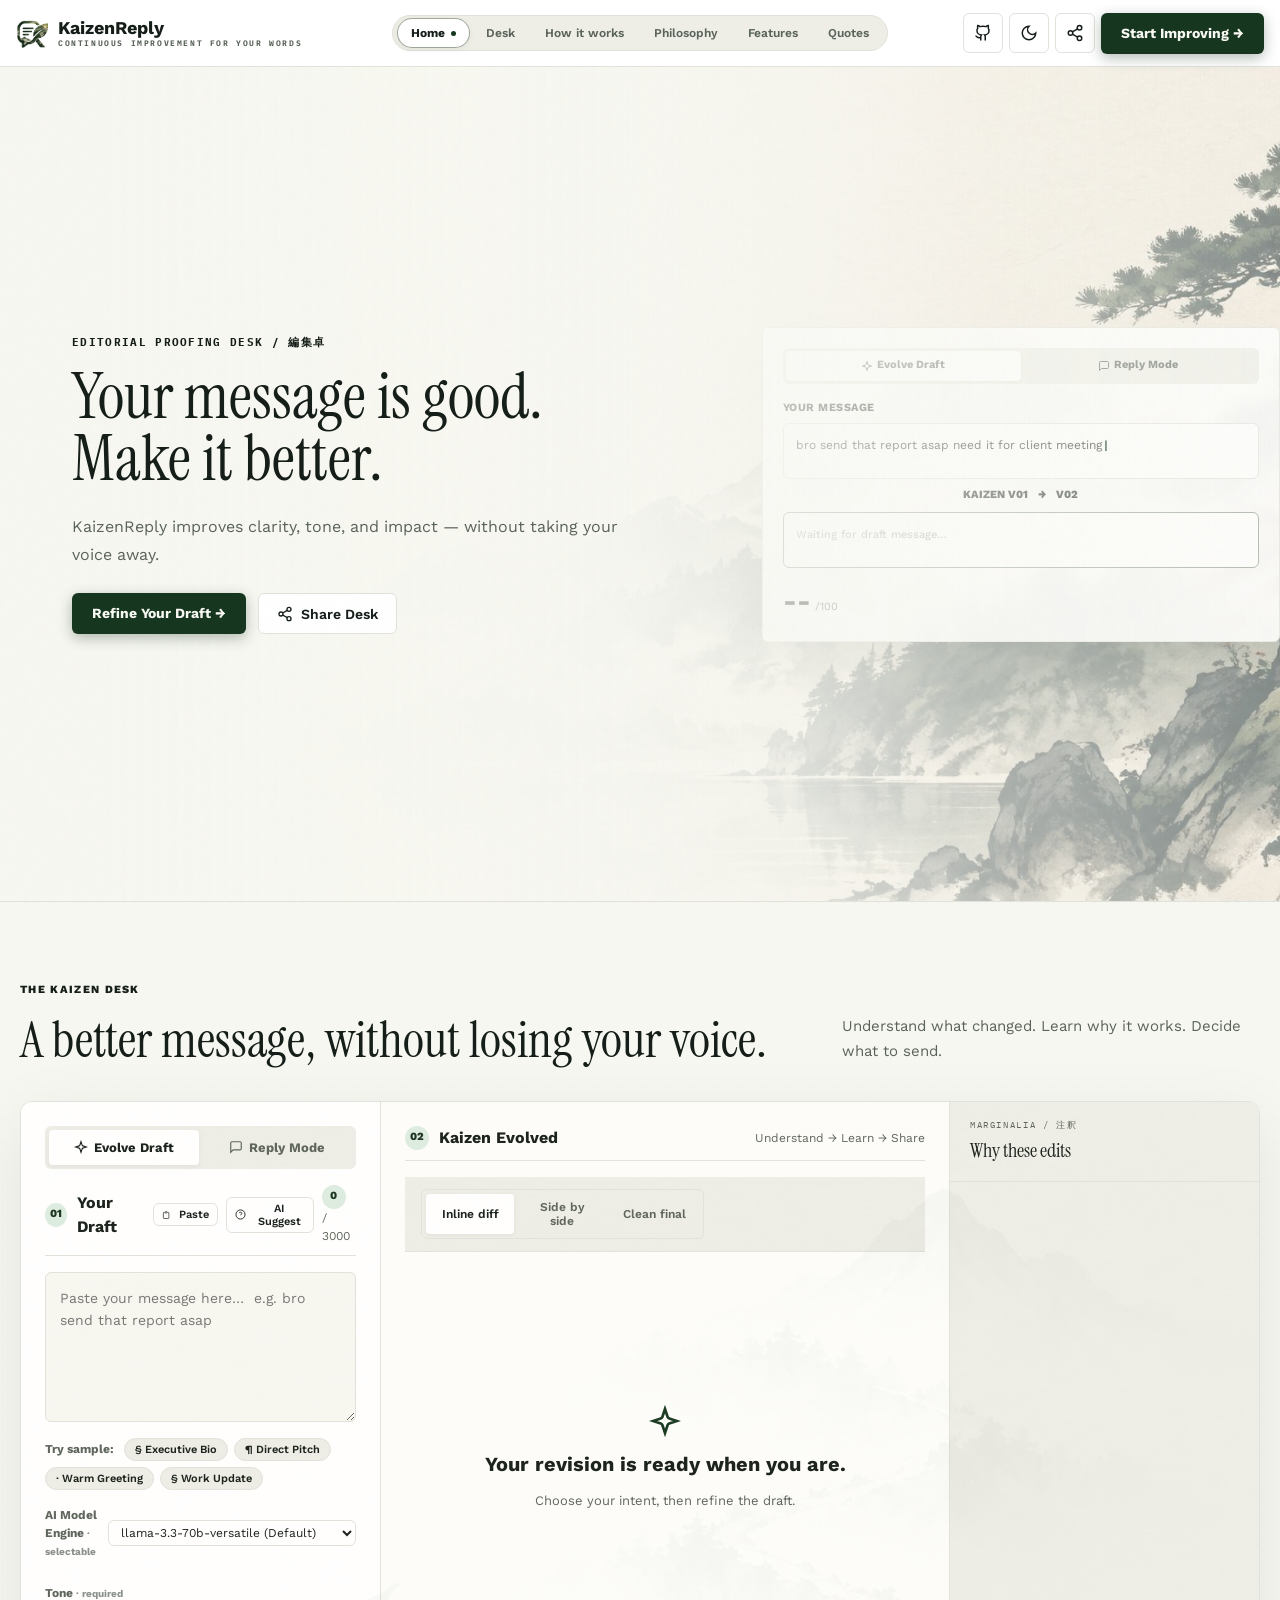
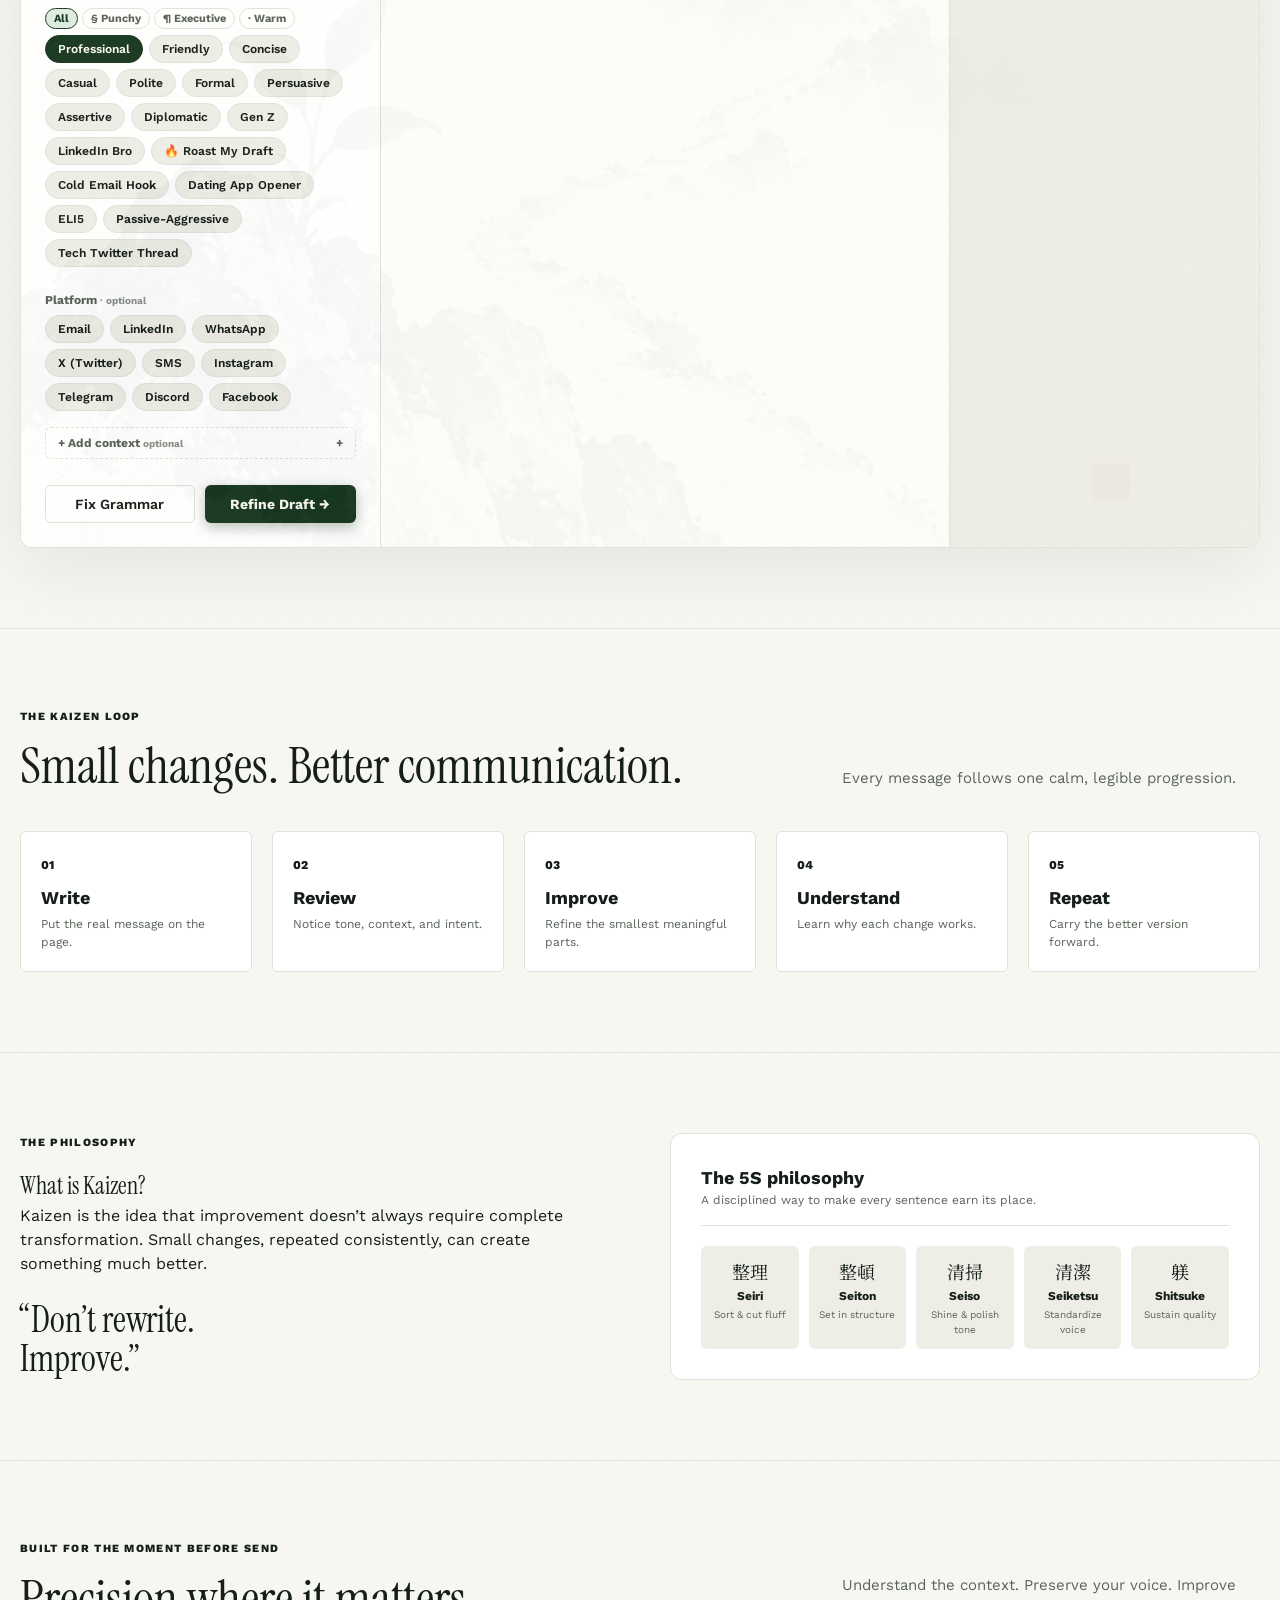
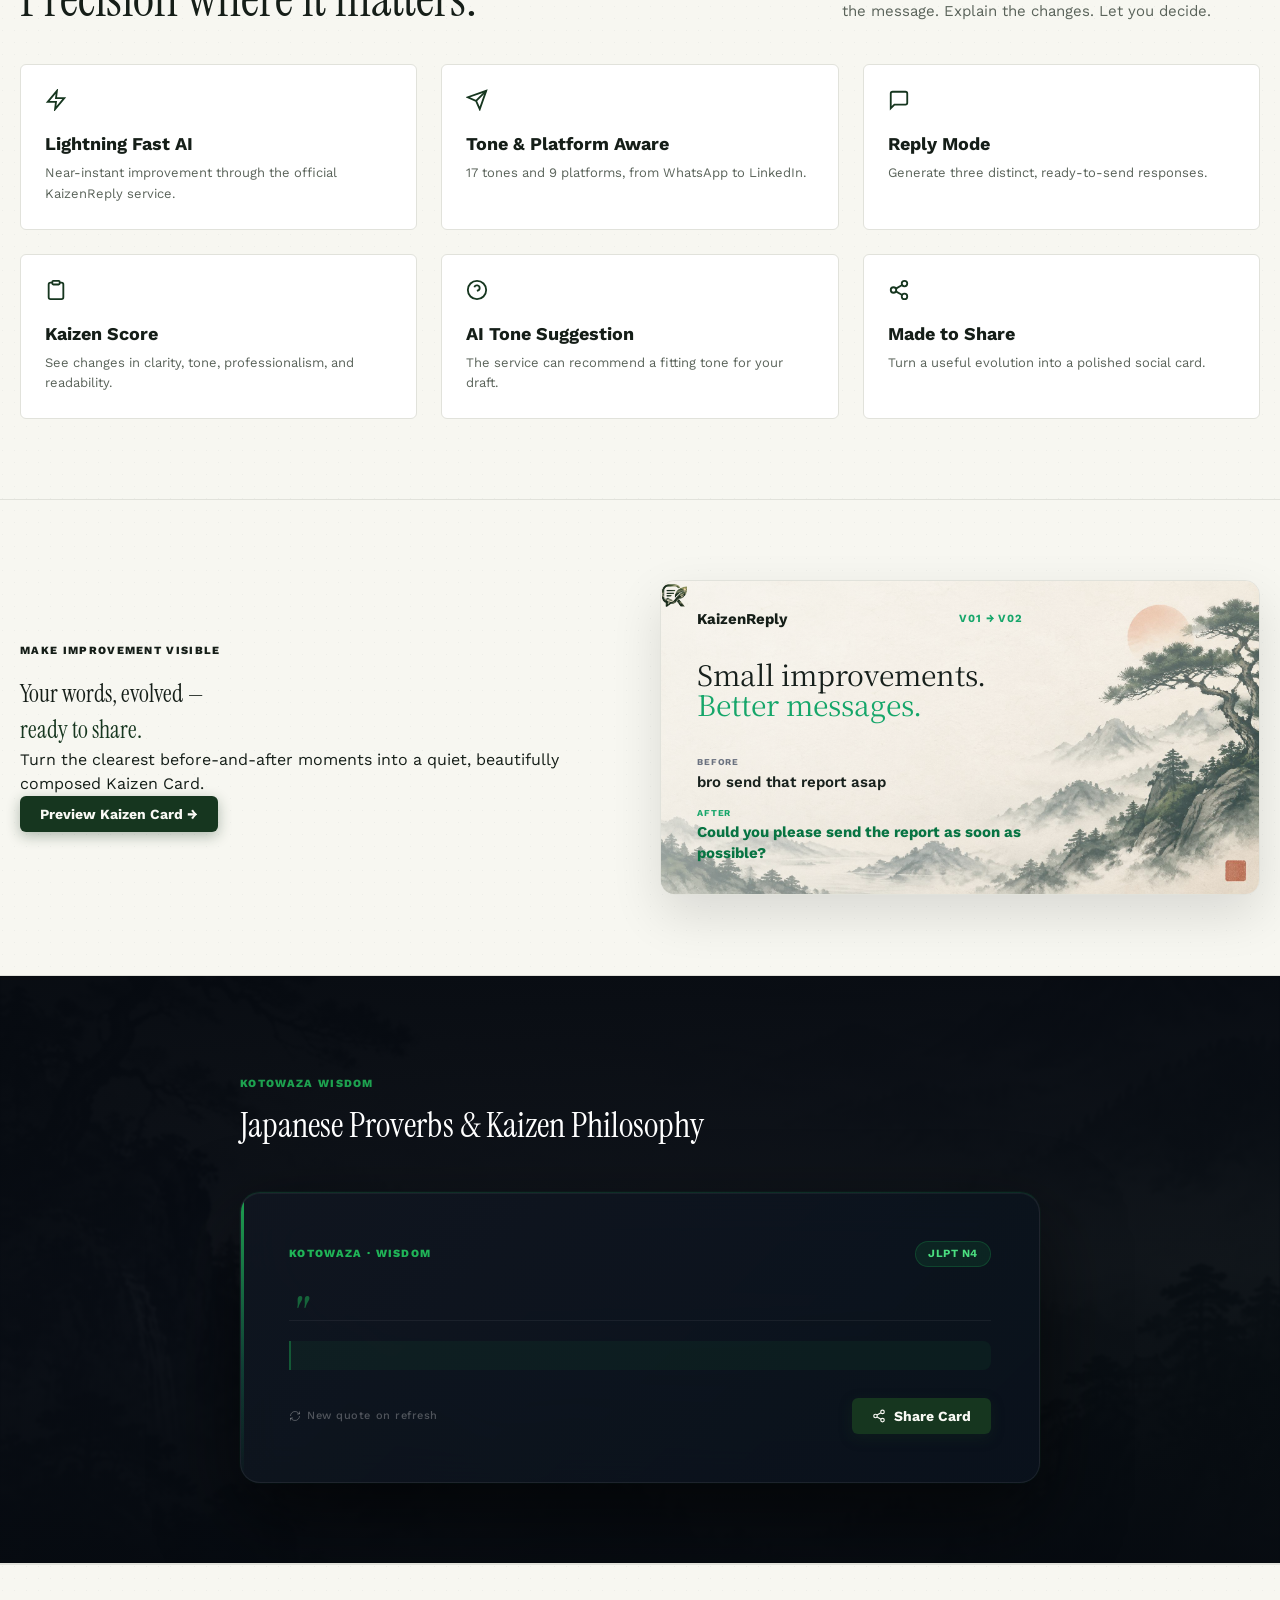
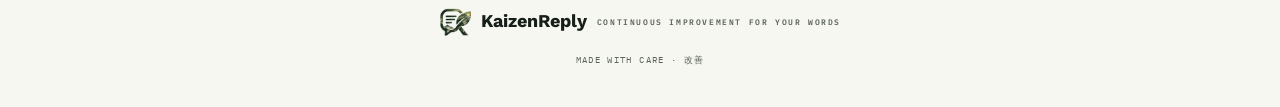
==== commit 247e2806: "fix(ui): constrain brand logo to 32px, remove blocking preloader, and perfect mobile sticky navbar" ====
--- a/static/index.html
+++ b/static/index.html
@@ -23,26 +23,6 @@
     </script>
   </head>
   <body>
-    <!-- App Opening Preloader -->
-    <div id="appPreloader" class="app-preloader" aria-label="Loading KaizenReply">
-      <div class="preloader-content">
-        <div class="preloader-brand">
-          <div class="preloader-logo-wrap">
-            <img src="/static/logo-inkwash.png" alt="KaizenReply Logo" class="preloader-logo" />
-            <div class="preloader-spinner-ring"></div>
-          </div>
-          <h1 class="preloader-title">KaizenReply</h1>
-          <p class="preloader-subtitle">改善 · Continuous Improvement</p>
-        </div>
-        <div class="preloader-status">
-          <div class="preloader-progress-track">
-            <div id="preloaderBar" class="preloader-progress-bar"></div>
-          </div>
-          <span id="preloaderText" class="preloader-label">Initializing Kaizen Workspace…</span>
-        </div>
-      </div>
-    </div>
-
     <!-- Site Header Navigation -->
     <header class="site-header">
       <nav class="nav-shell" aria-label="Main navigation">
--- a/static/styles.css
+++ b/static/styles.css
@@ -116,14 +116,49 @@
 .brand-lockup {
   display: inline-flex;
   align-items: center;
-  gap: 9px;
+  gap: 10px;
   color: var(--foreground);
   text-decoration: none;
   font-size: 16px;
   font-weight: 700;
   transition: opacity 0.2s;
-}
-.brand-lockup:hover { opacity: 0.8; }
+  flex-shrink: 0;
+  min-width: 0;
+}
+.brand-lockup:hover { opacity: 0.85; }
+
+.brand-logo-img {
+  width: 32px;
+  height: 32px;
+  object-fit: contain;
+  flex-shrink: 0;
+  display: block;
+}
+
+.brand-text-wrap {
+  display: flex;
+  flex-direction: column;
+  justify-content: center;
+  line-height: 1.2;
+}
+
+.brand-lockup b {
+  font-size: 18px;
+  font-family: var(--font-sans);
+  font-weight: 700;
+  line-height: 1.1;
+  color: var(--foreground);
+}
+
+.brand-tagline {
+  font-family: var(--font-mono);
+  font-size: 8px;
+  text-transform: uppercase;
+  letter-spacing: 0.16em;
+  color: var(--muted-foreground);
+  margin-top: 2px;
+  white-space: nowrap;
+}
 
 .brand-mark {
   width: 30px; height: 32px; display: grid; place-items: center;
@@ -324,7 +359,8 @@
 }
 textarea.desk-textarea:focus { border-color: var(--primary); }
 
-.demo-row { display: flex; align-items: center; gap: 6px; flex-wrap: wrap; font-size: 12px; }
+.demo-row { display: flex; align-items: center; gap: 6px; flex-wrap: wrap; font-size: 12px; scrollbar-width: none; -ms-overflow-style: none; }
+.demo-row::-webkit-scrollbar { display: none; }
 .demo-row span { color: var(--muted-foreground); font-weight: 700; margin-right: 4px; }
 .demo-row button {
   background: var(--secondary); border: 1px solid var(--border); color: var(--foreground);
@@ -1332,6 +1368,10 @@
 .dark .showcase-text.showcase-after-text {
   color: #4ade80;
 }
+.dark .desk-title span {
+  background: var(--primary);
+  color: var(--primary-foreground);
+}
 
 /* ── Responsive Media Queries ─────────────────────────────────────────── */
 @media (max-width: 960px) {
@@ -1715,142 +1755,7 @@
   background: rgba(255, 255, 255, 0.1);
 }
 
-/* ── App Preloader Screen ──────────────────────────────────────────────── */
-.app-preloader {
-  position: fixed;
-  inset: 0;
-  z-index: 999999;
-  display: flex;
-  align-items: center;
-  justify-content: center;
-  background-color: #f7f7f3;
-  color: #17201c;
-  transition: opacity 0.5s cubic-bezier(0.16, 1, 0.3, 1), visibility 0.5s cubic-bezier(0.16, 1, 0.3, 1);
-  opacity: 1;
-  visibility: visible;
-}
-
-.dark .app-preloader {
-  background-color: #080c12;
-  color: #e8eef6;
-}
-
-.app-preloader.preloader-hidden {
-  opacity: 0;
-  visibility: hidden;
-  pointer-events: none;
-}
-
-.preloader-content {
-  display: flex;
-  flex-direction: column;
-  align-items: center;
-  text-align: center;
-  gap: 28px;
-  max-width: 360px;
-  width: 90%;
-  padding: 32px 24px;
-}
-
-.preloader-brand {
-  display: flex;
-  flex-direction: column;
-  align-items: center;
-  gap: 12px;
-}
-
-.preloader-logo-wrap {
-  position: relative;
-  width: 76px;
-  height: 76px;
-  display: flex;
-  align-items: center;
-  justify-content: center;
-}
-
-.preloader-logo {
-  width: 50px;
-  height: 50px;
-  object-fit: contain;
-  animation: preloaderPulse 2s ease-in-out infinite;
-}
-
-.preloader-spinner-ring {
-  position: absolute;
-  inset: 0;
-  border-radius: 50%;
-  border: 2px solid rgba(22, 166, 106, 0.15);
-  border-top-color: #16a66a;
-  animation: preloaderSpin 1.1s cubic-bezier(0.68, -0.55, 0.265, 1.55) infinite;
-}
-
-.preloader-title {
-  font-family: var(--font-display, 'Outfit', sans-serif);
-  font-size: 26px;
-  font-weight: 700;
-  letter-spacing: -0.02em;
-  margin: 0;
-  background: linear-gradient(135deg, var(--foreground, #17201c) 30%, var(--primary, #16a66a) 100%);
-  -webkit-background-clip: text;
-  -webkit-text-fill-color: transparent;
-}
-
-.dark .preloader-title {
-  background: linear-gradient(135deg, #ffffff 30%, #22c55e 100%);
-  -webkit-background-clip: text;
-  -webkit-text-fill-color: transparent;
-}
-
-.preloader-subtitle {
-  font-size: 13px;
-  color: var(--muted-foreground, #6b7a95);
-  margin: 0;
-  font-weight: 500;
-  letter-spacing: 0.05em;
-}
-
-.preloader-status {
-  width: 100%;
-  display: flex;
-  flex-direction: column;
-  align-items: center;
-  gap: 10px;
-}
-
-.preloader-progress-track {
-  width: 100%;
-  height: 4px;
-  background: rgba(22, 166, 106, 0.15);
-  border-radius: 99px;
-  overflow: hidden;
-  position: relative;
-}
-
-.preloader-progress-bar {
-  height: 100%;
-  width: 0%;
-  background: linear-gradient(90deg, #16a66a 0%, #22c55e 100%);
-  border-radius: 99px;
-  transition: width 0.3s ease;
-  box-shadow: 0 0 10px rgba(34, 197, 94, 0.4);
-}
-
-.preloader-label {
-  font-size: 12px;
-  font-weight: 600;
-  color: var(--muted-foreground, #6b7a95);
-  letter-spacing: 0.02em;
-}
-
-@keyframes preloaderSpin {
-  0% { transform: rotate(0deg); }
-  100% { transform: rotate(360deg); }
-}
-
-@keyframes preloaderPulse {
-  0%, 100% { transform: scale(1); opacity: 0.9; }
-  50% { transform: scale(1.08); opacity: 1; }
-}
+/* ── Hanko Seal & Editorial Stamps ─────────────────────────────────────── */
 
 @keyframes seal-in {
   from { opacity: 0; transform: rotate(-8deg) scale(1.25); }
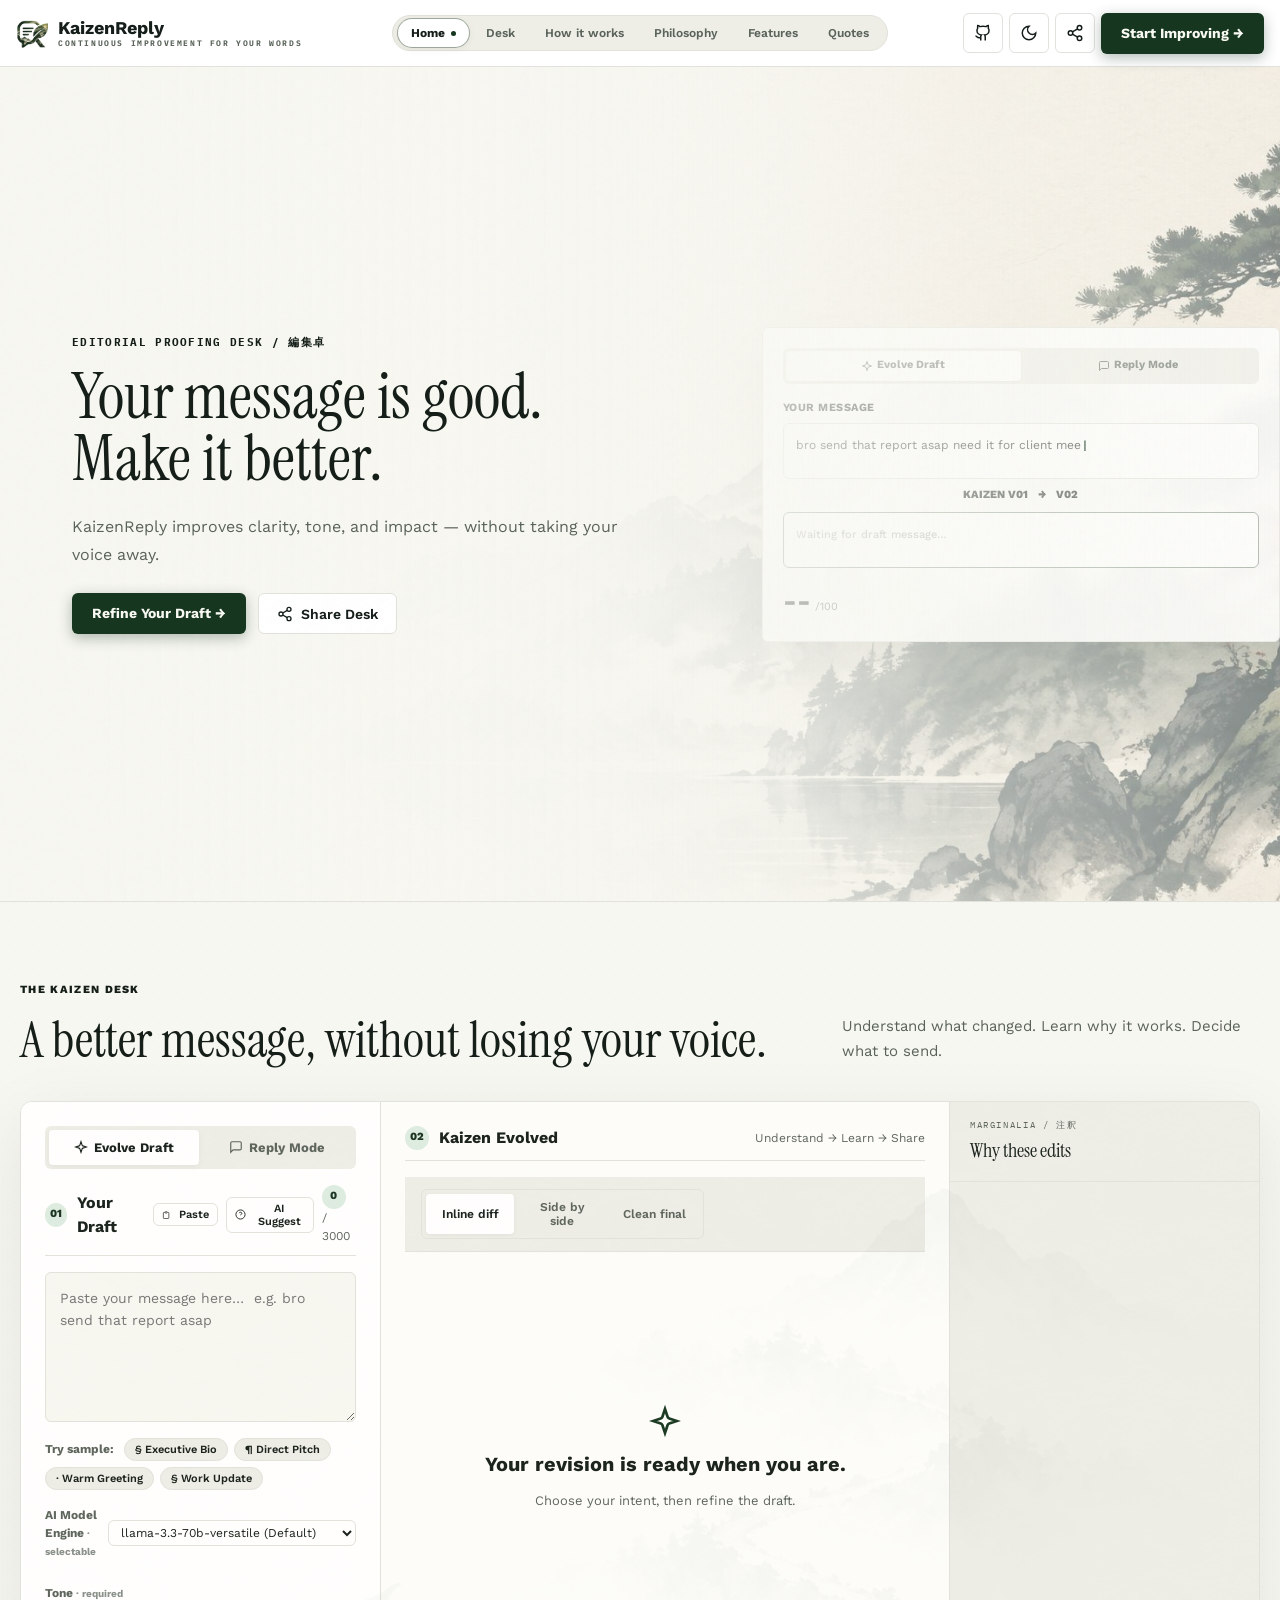
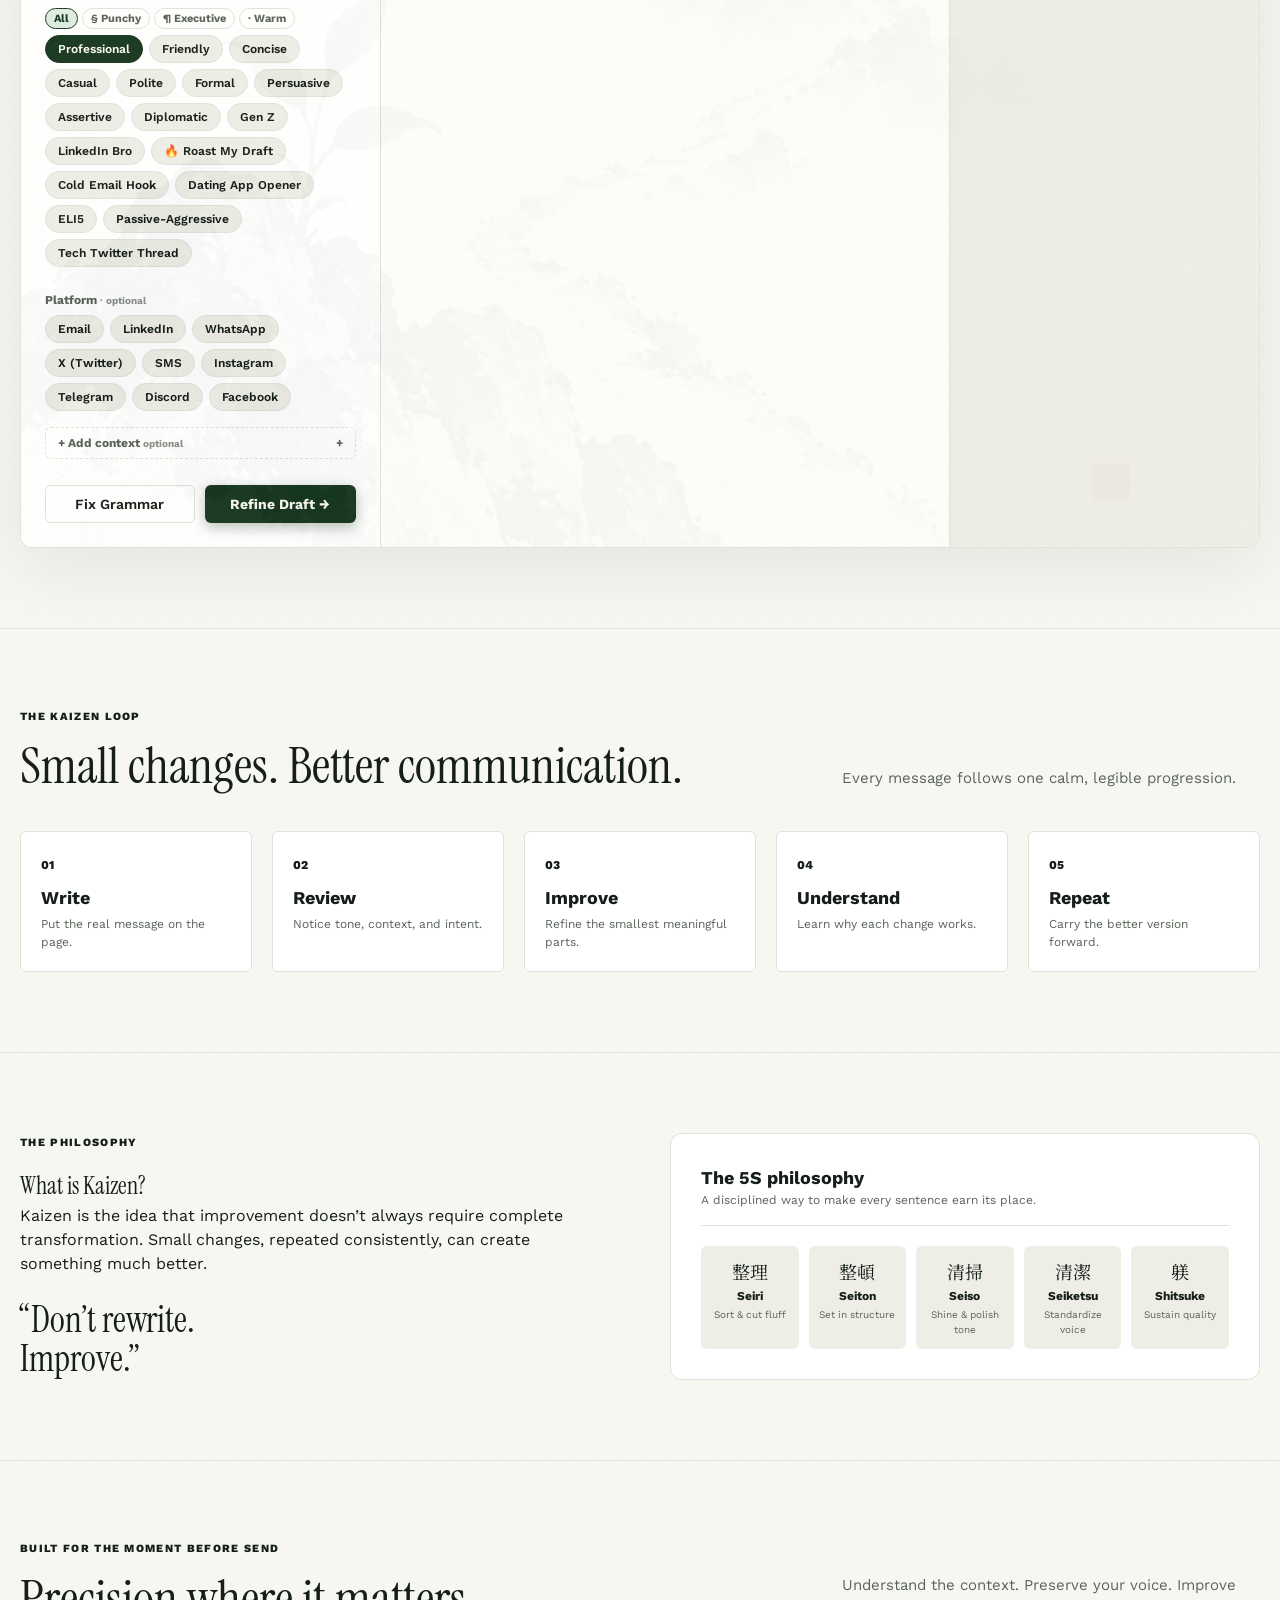
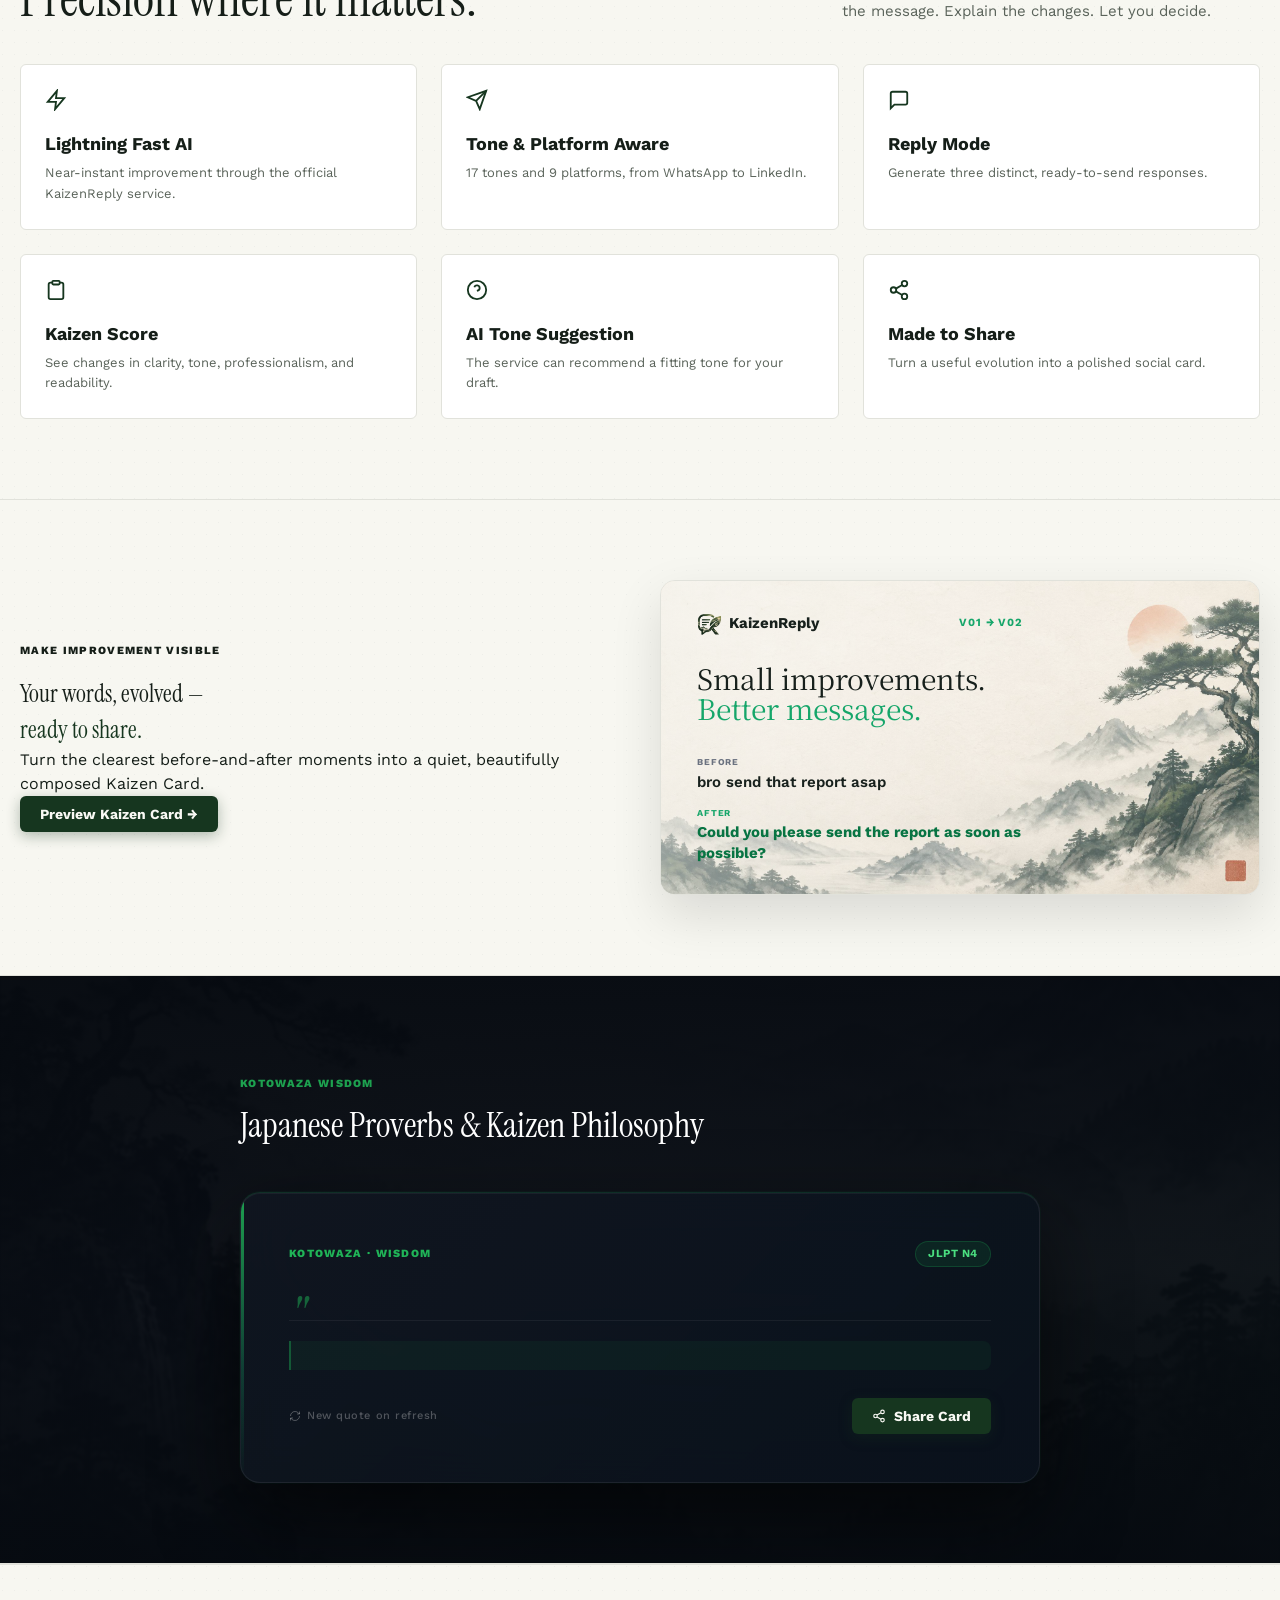
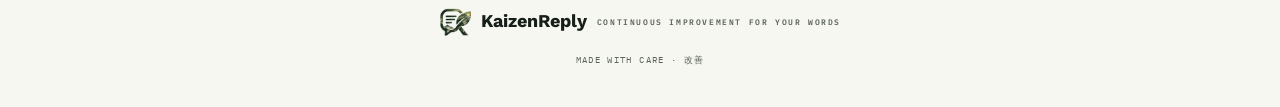
==== commit 0065d1ef: "fix: restore vintage Japanese Kotowaza quote card canvas & perfect homepage showcase logo alignment" ====
--- a/static/index.html
+++ b/static/index.html
@@ -412,12 +412,12 @@
           <button id="showcaseCardBtn" class="btn-hero">Preview Kaizen Card →</button>
         </div>
         <div class="showcase-card" id="showcaseImgCard" role="button" aria-label="Preview a sample Kaizen Card">
-          <img src="/static/assets/kaizen-share.jpg" alt="Washi social card with an ink mountain landscape" />
+          <img src="/static/assets/kaizen-share.jpg" class="showcase-bg-img" alt="Washi social card with an ink mountain landscape" />
           <div class="showcase-card-overlay">
             <div class="showcase-header">
-              <div class="brand-lockup showcase-brand-lockup" style="display:inline-flex;flex-direction:row;align-items:center;gap:8px;white-space:nowrap;">
-                <img src="/static/logo-icon.png" class="card-logo-icon" alt="KaizenReply logo" style="height:26px;width:26px;object-fit:contain;flex-shrink:0;display:inline-block;" />
-                <b style="font-size:15px;font-family:var(--font-sans);font-weight:700;line-height:1;margin:0;display:inline-block;">KaizenReply</b>
+              <div class="brand-lockup showcase-brand-lockup">
+                <img src="/static/logo-icon.png" class="card-logo-icon" alt="KaizenReply logo" />
+                <b>KaizenReply</b>
               </div>
               <span class="showcase-version">V01 → V02</span>
             </div>
--- a/static/styles.css
+++ b/static/styles.css
@@ -1221,7 +1221,8 @@
   transform: translateY(-6px);
   box-shadow: 0 36px 72px rgba(0, 0, 0, 0.22);
 }
-.showcase-card img {
+.showcase-card > img.showcase-bg-img,
+.showcase-card > img:not(.card-logo-icon):first-child {
   position: absolute;
   inset: 0;
   width: 100%;
@@ -1251,21 +1252,36 @@
   align-items: center !important;
   gap: 8px !important;
   white-space: nowrap !important;
+  text-decoration: none !important;
+  line-height: 1 !important;
 }
 .showcase-brand-lockup .card-logo-icon {
-  height: 26px !important;
-  width: 26px !important;
+  position: static !important;
+  inset: auto !important;
+  height: 24px !important;
+  width: 24px !important;
+  max-height: 24px !important;
+  max-width: 24px !important;
   object-fit: contain !important;
   flex-shrink: 0 !important;
   display: inline-block !important;
+  vertical-align: middle !important;
   margin: 0 !important;
+  opacity: 1 !important;
+  filter: none !important;
 }
 .showcase-brand-lockup b {
   font-size: 15px !important;
+  font-family: var(--font-sans) !important;
   font-weight: 700 !important;
   line-height: 1 !important;
   margin: 0 !important;
   display: inline-block !important;
+  vertical-align: middle !important;
+  color: #17201c !important;
+}
+.dark .showcase-brand-lockup b {
+  color: #e8eef6 !important;
 }
 
 .quote-loader {
@@ -1341,7 +1357,8 @@
   background: #0e1420;
   border-color: #1a2236;
 }
-.dark .showcase-card img {
+.dark .showcase-card > img.showcase-bg-img,
+.dark .showcase-card > img:not(.card-logo-icon):first-child {
   filter: brightness(0.4) saturate(0.7);
 }
 .dark .showcase-card-overlay {
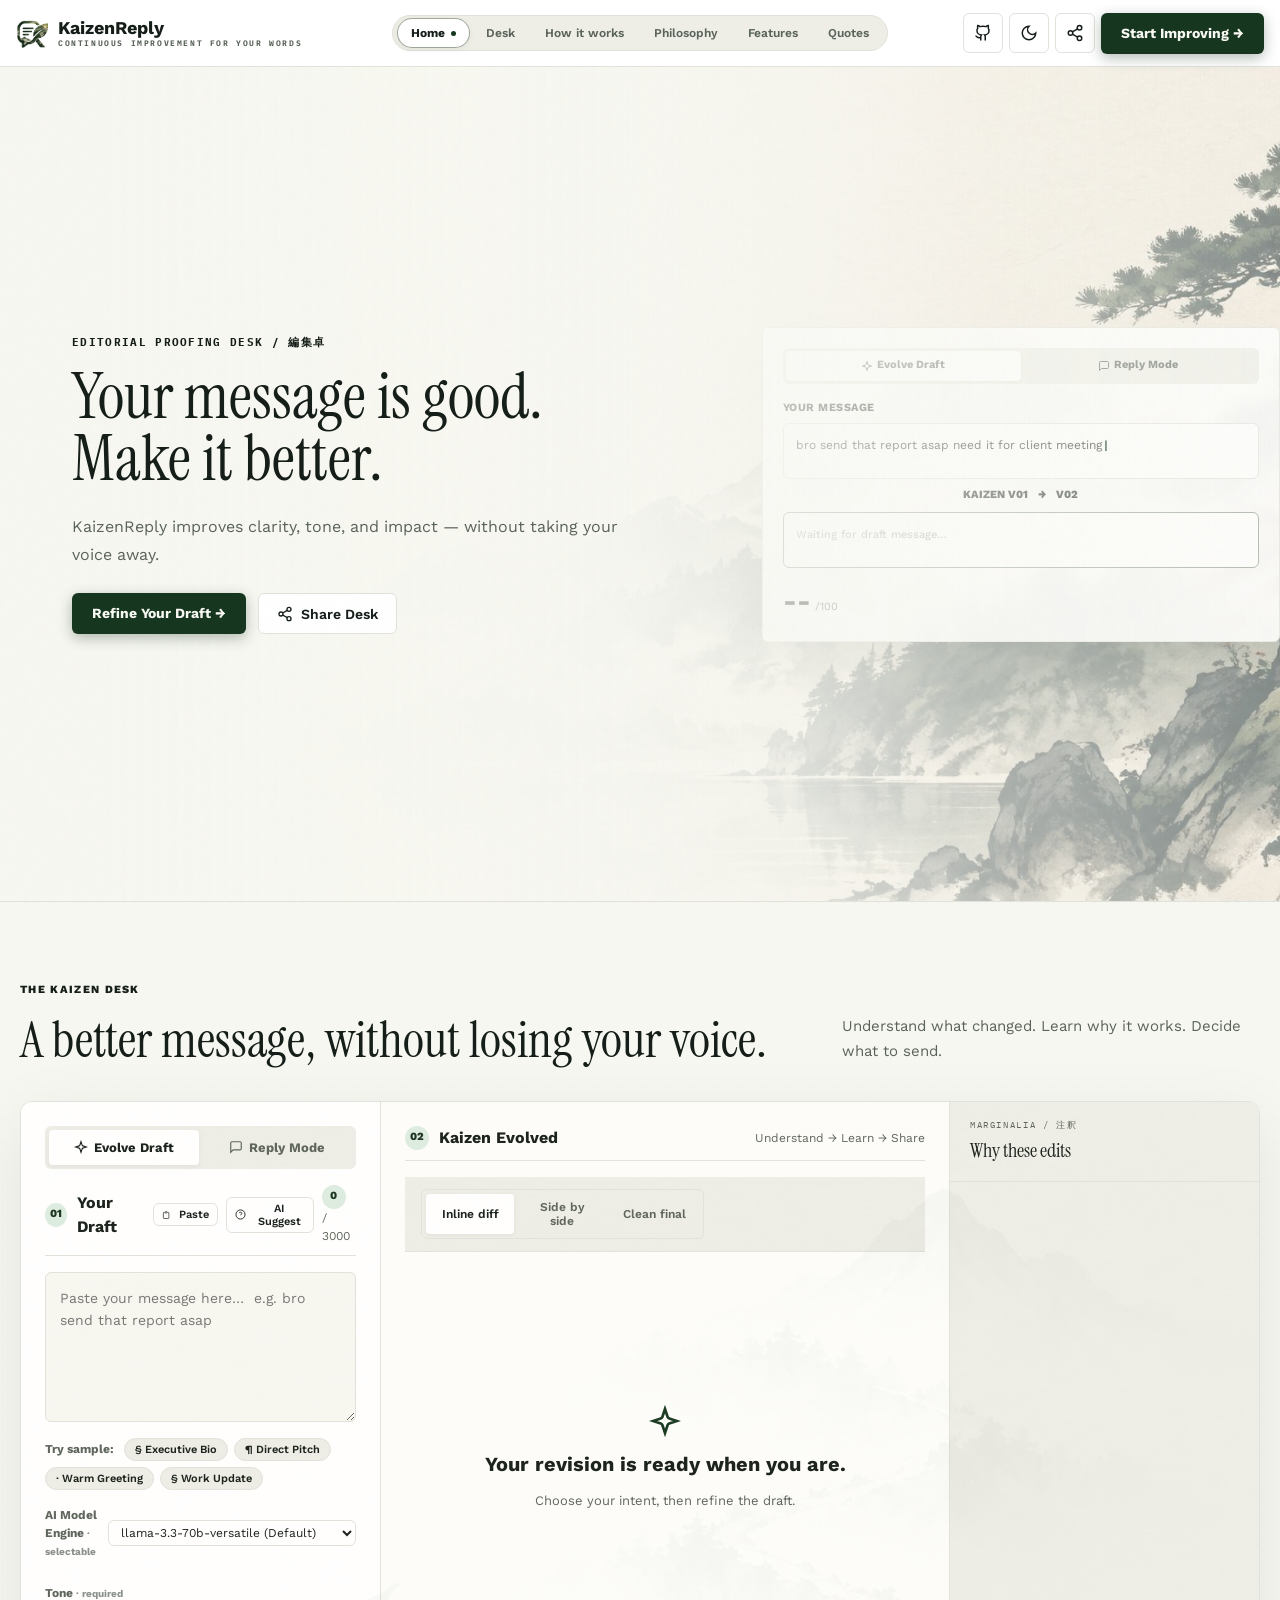
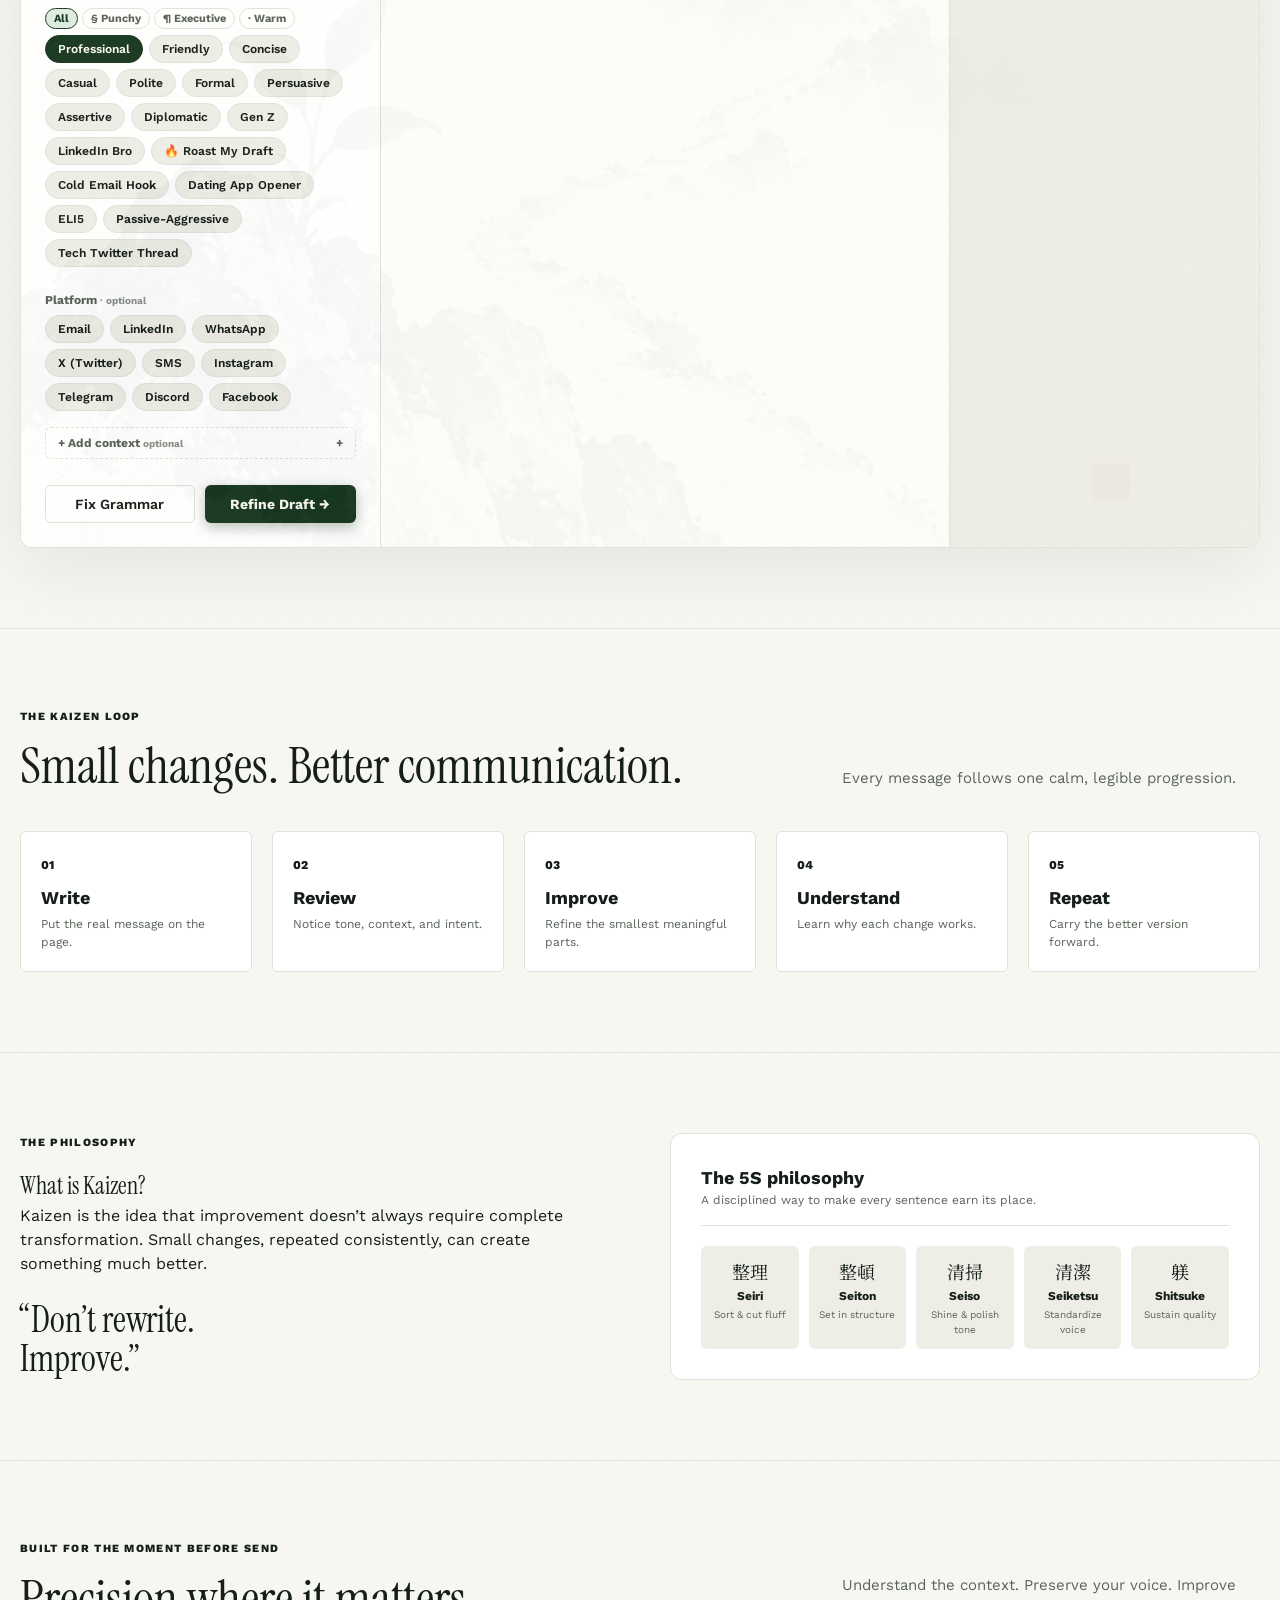
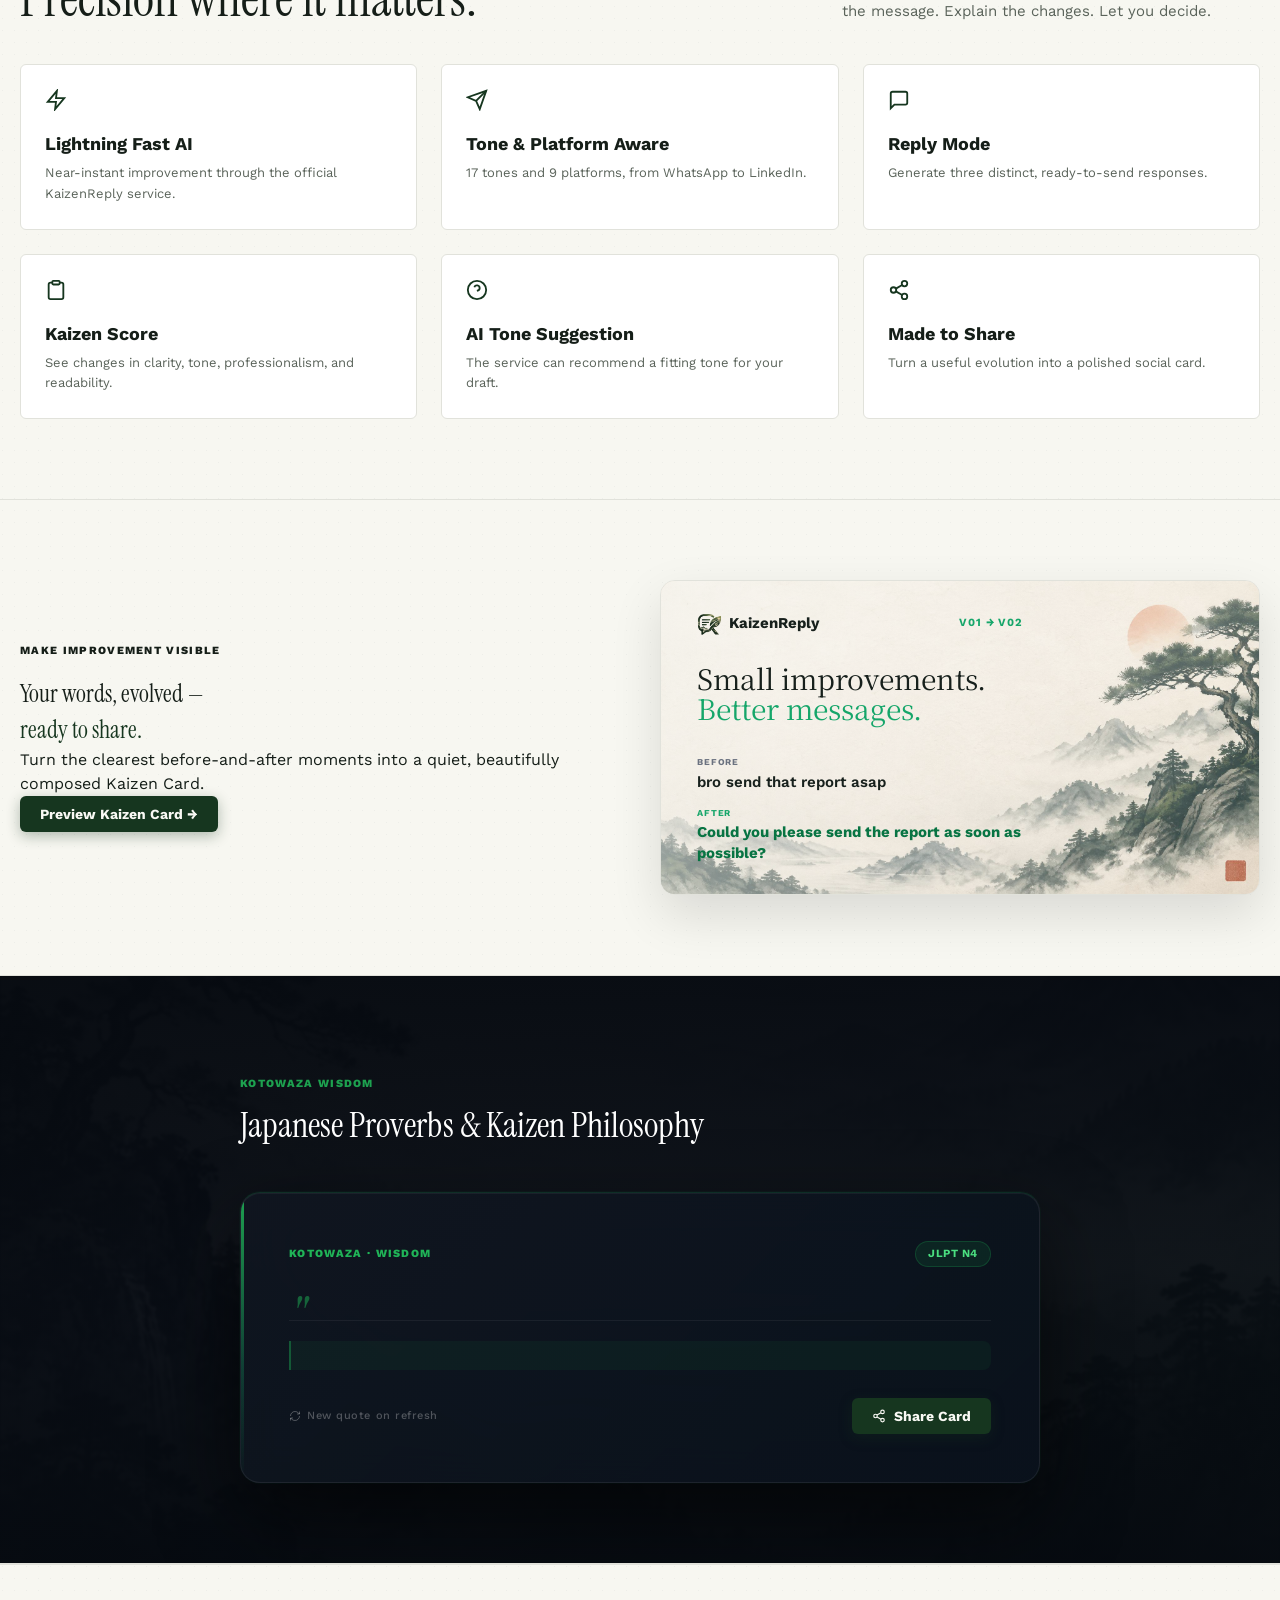
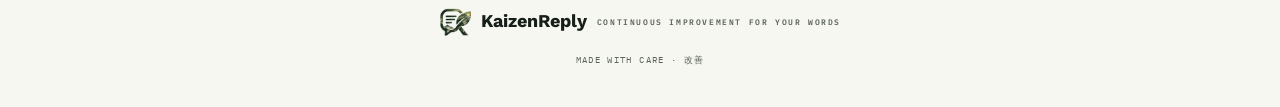
==== commit 7ae7a3db: "feat: migrate canonical domain to kaizenreply.us.ci and redirect old domains" ====
--- a/static/index.html
+++ b/static/index.html
@@ -7,12 +7,12 @@
     <meta name="description" content="KaizenReply improves clarity, tone, and impact — without taking your voice away. Japanese precision & continuous improvement for your words." />
     <link rel="icon" type="image/png" href="/static/logo-inkwash.png" />
     <meta property="og:type" content="website" />
-    <meta property="og:url" content="https://kaizenreply.vercel.app" />
+    <meta property="og:url" content="https://kaizenreply.us.ci" />
     <meta property="og:title" content="KaizenReply — Your message is good. Make it better." />
     <meta property="og:description" content="KaizenReply improves clarity, tone, and impact without losing your voice. Powered by Japanese precision and continuous improvement." />
-    <meta property="og:image" content="https://kaizenreply.vercel.app/static/og-image.png" />
+    <meta property="og:image" content="https://kaizenreply.us.ci/static/og-image.png" />
     <meta name="twitter:card" content="summary_large_image" />
-    <meta name="twitter:image" content="https://kaizenreply.vercel.app/static/og-image.png" />
+    <meta name="twitter:image" content="https://kaizenreply.us.ci/static/og-image.png" />
     <link rel="stylesheet" href="/static/styles.css" />
     <script>
       (function() {
